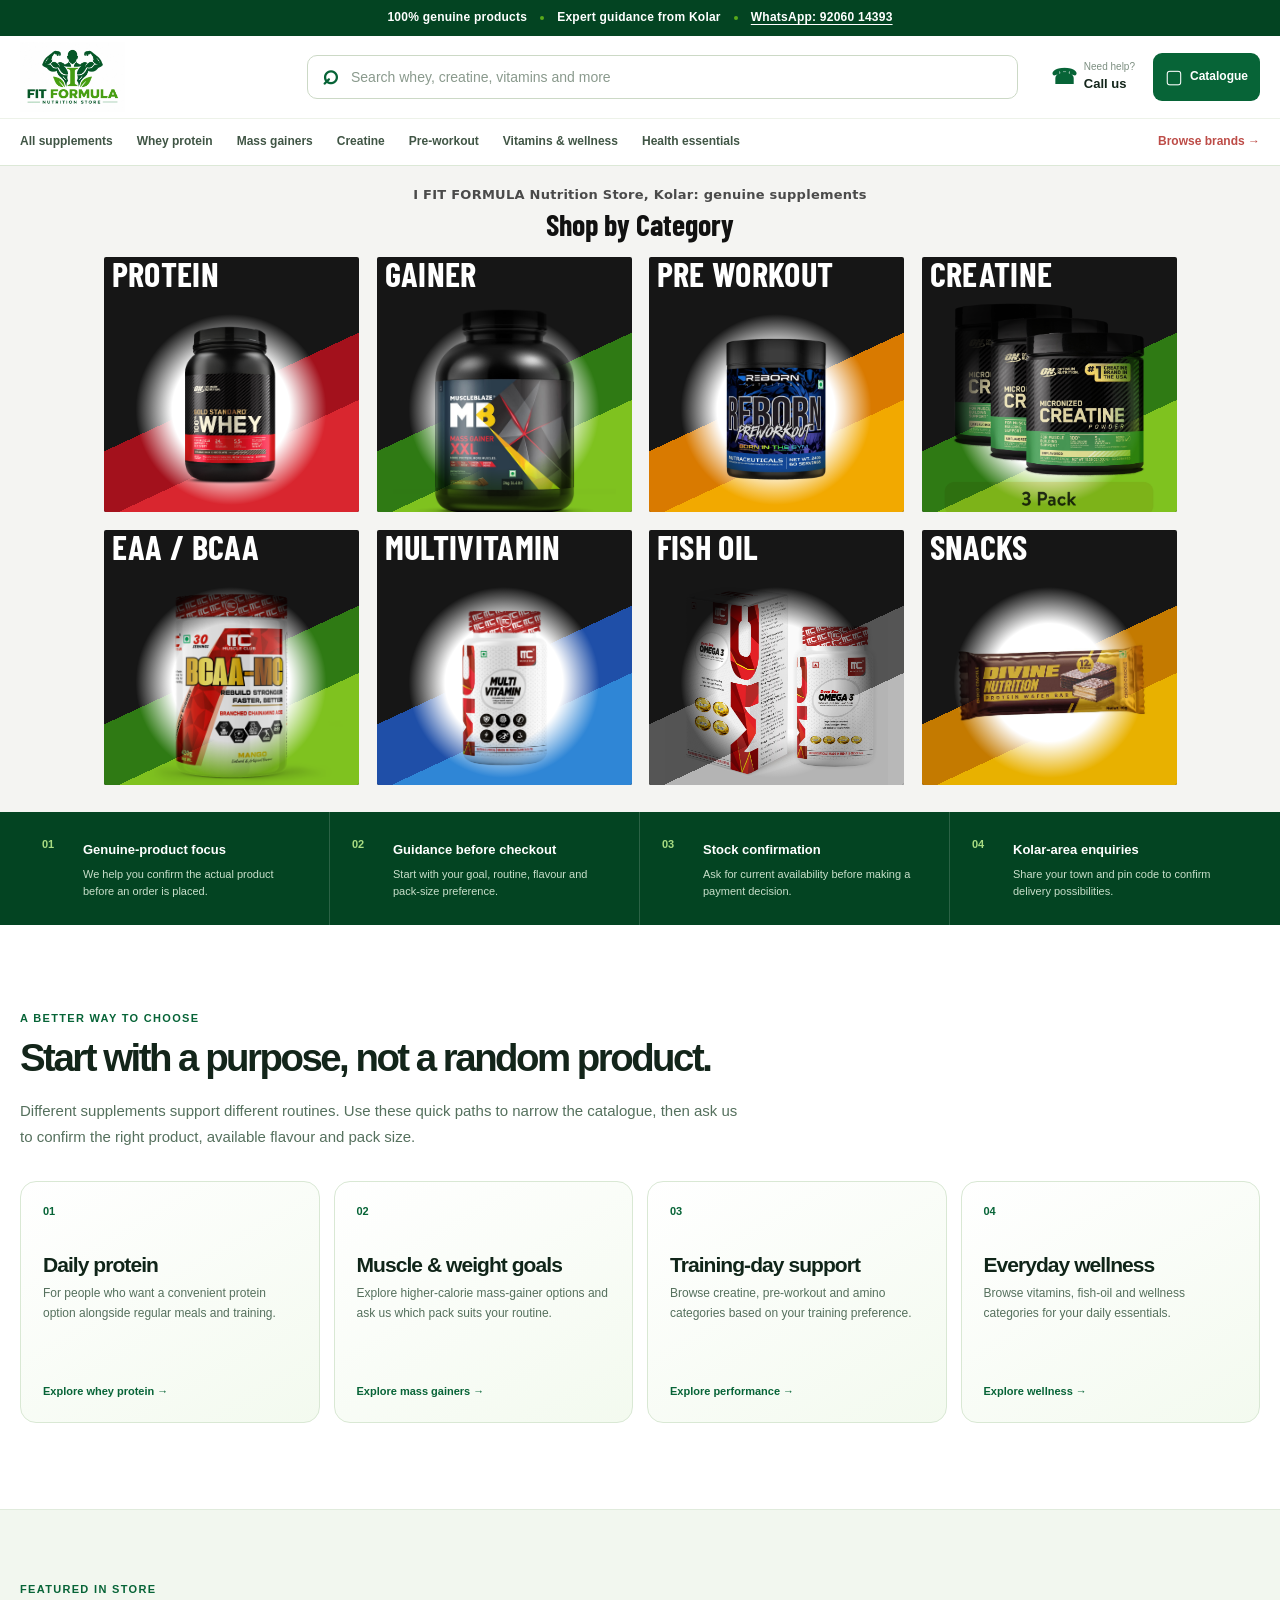
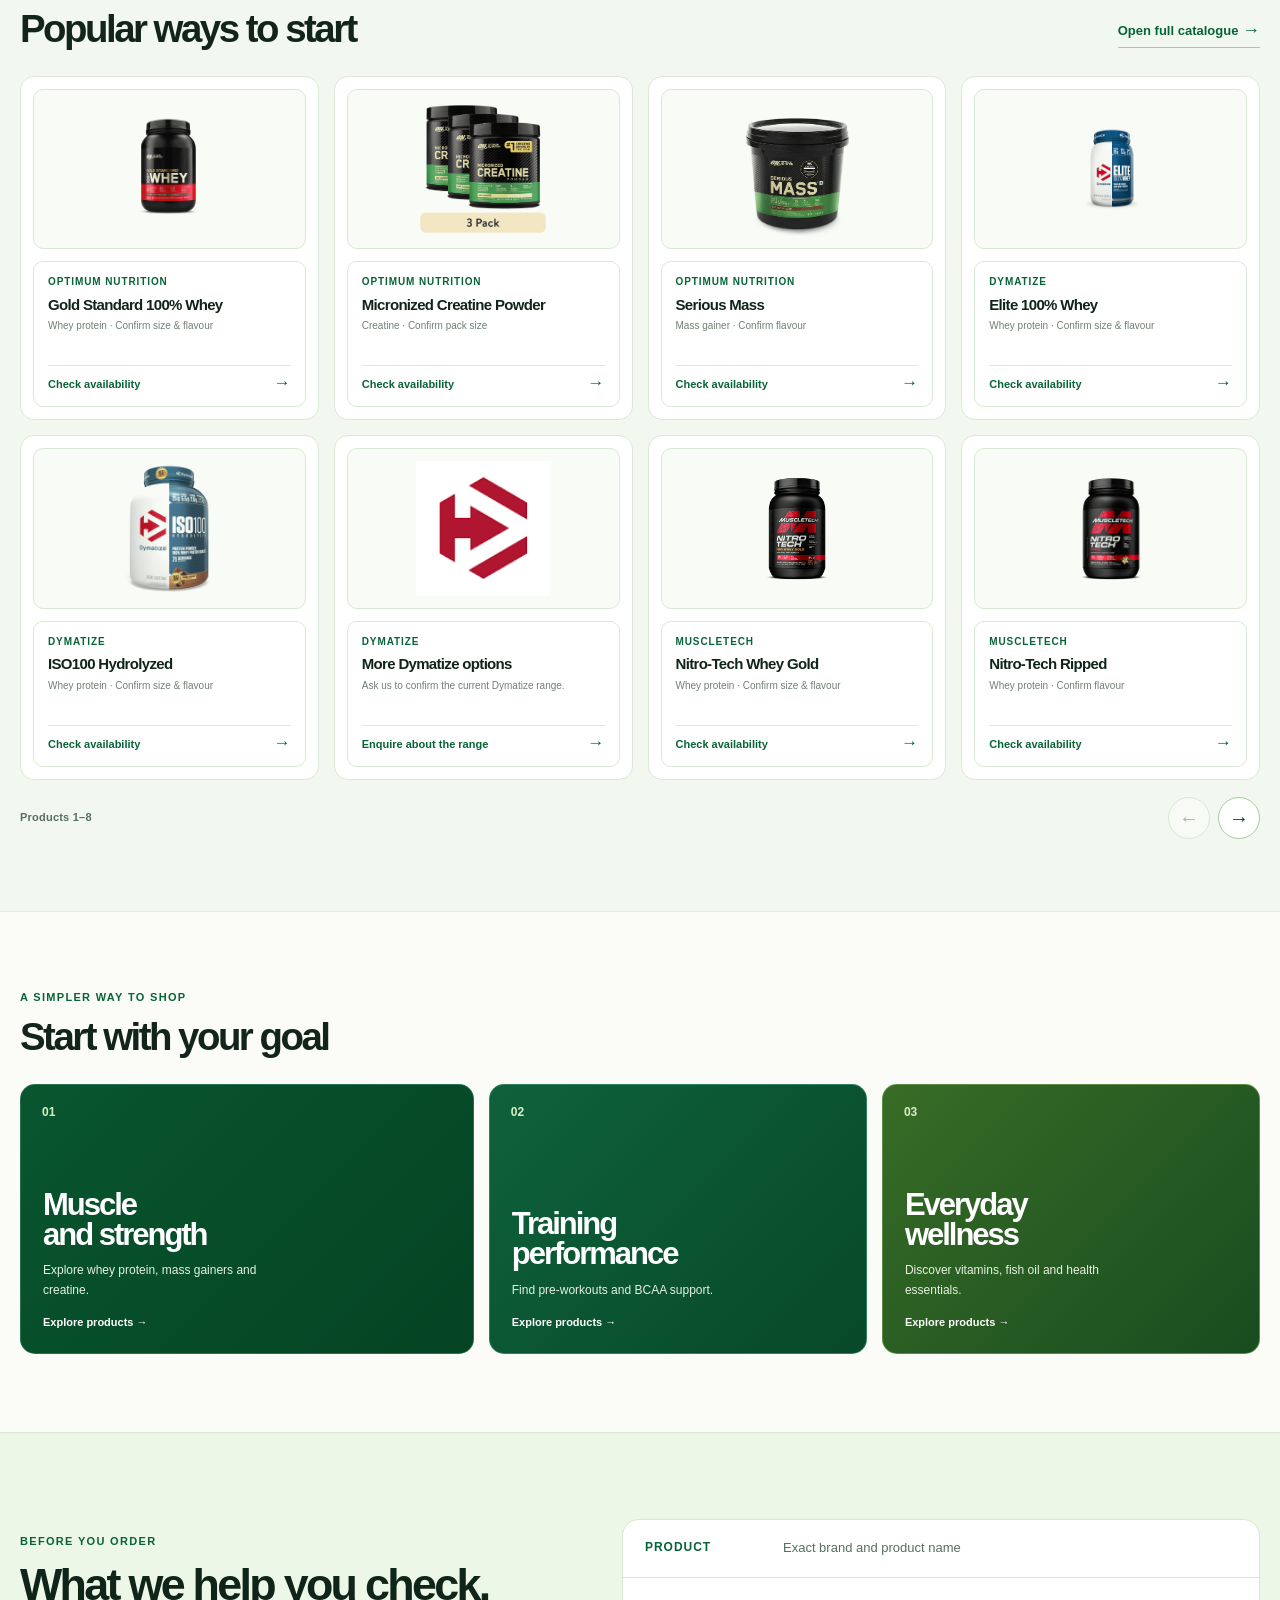
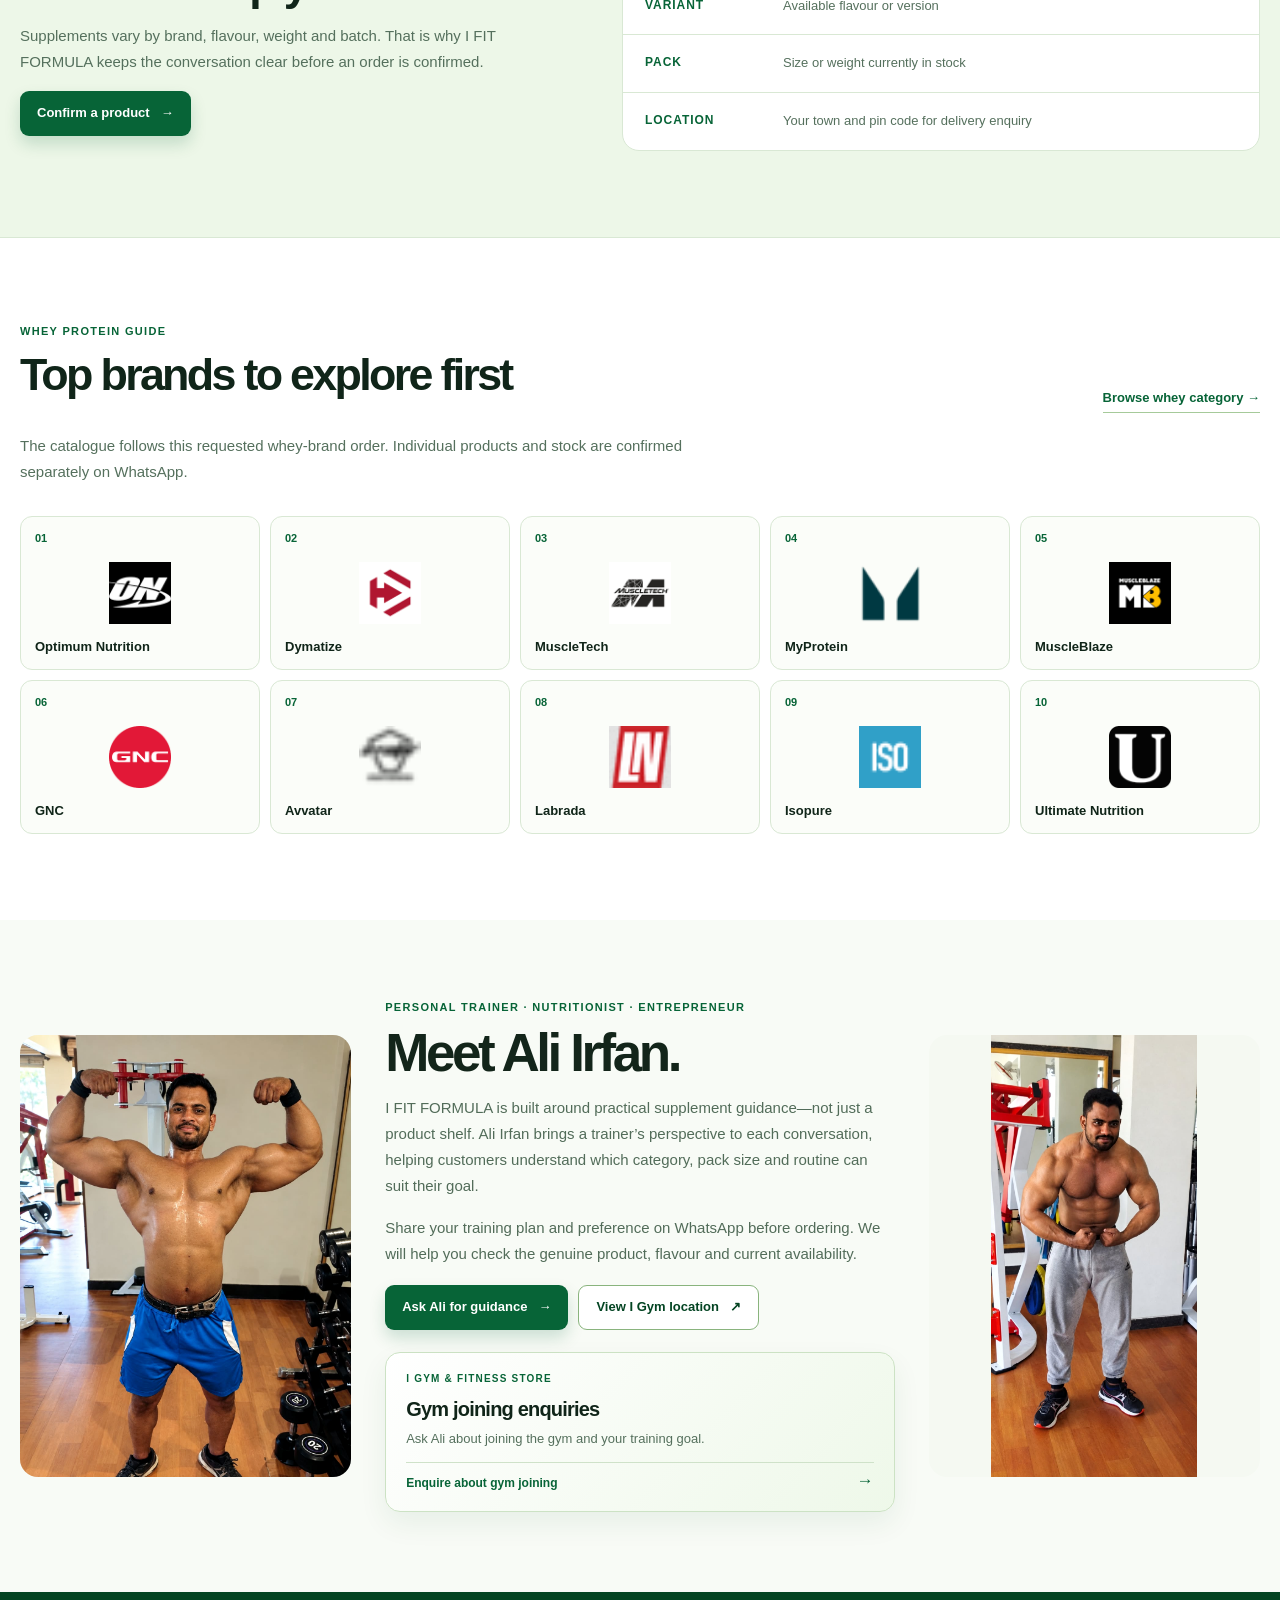
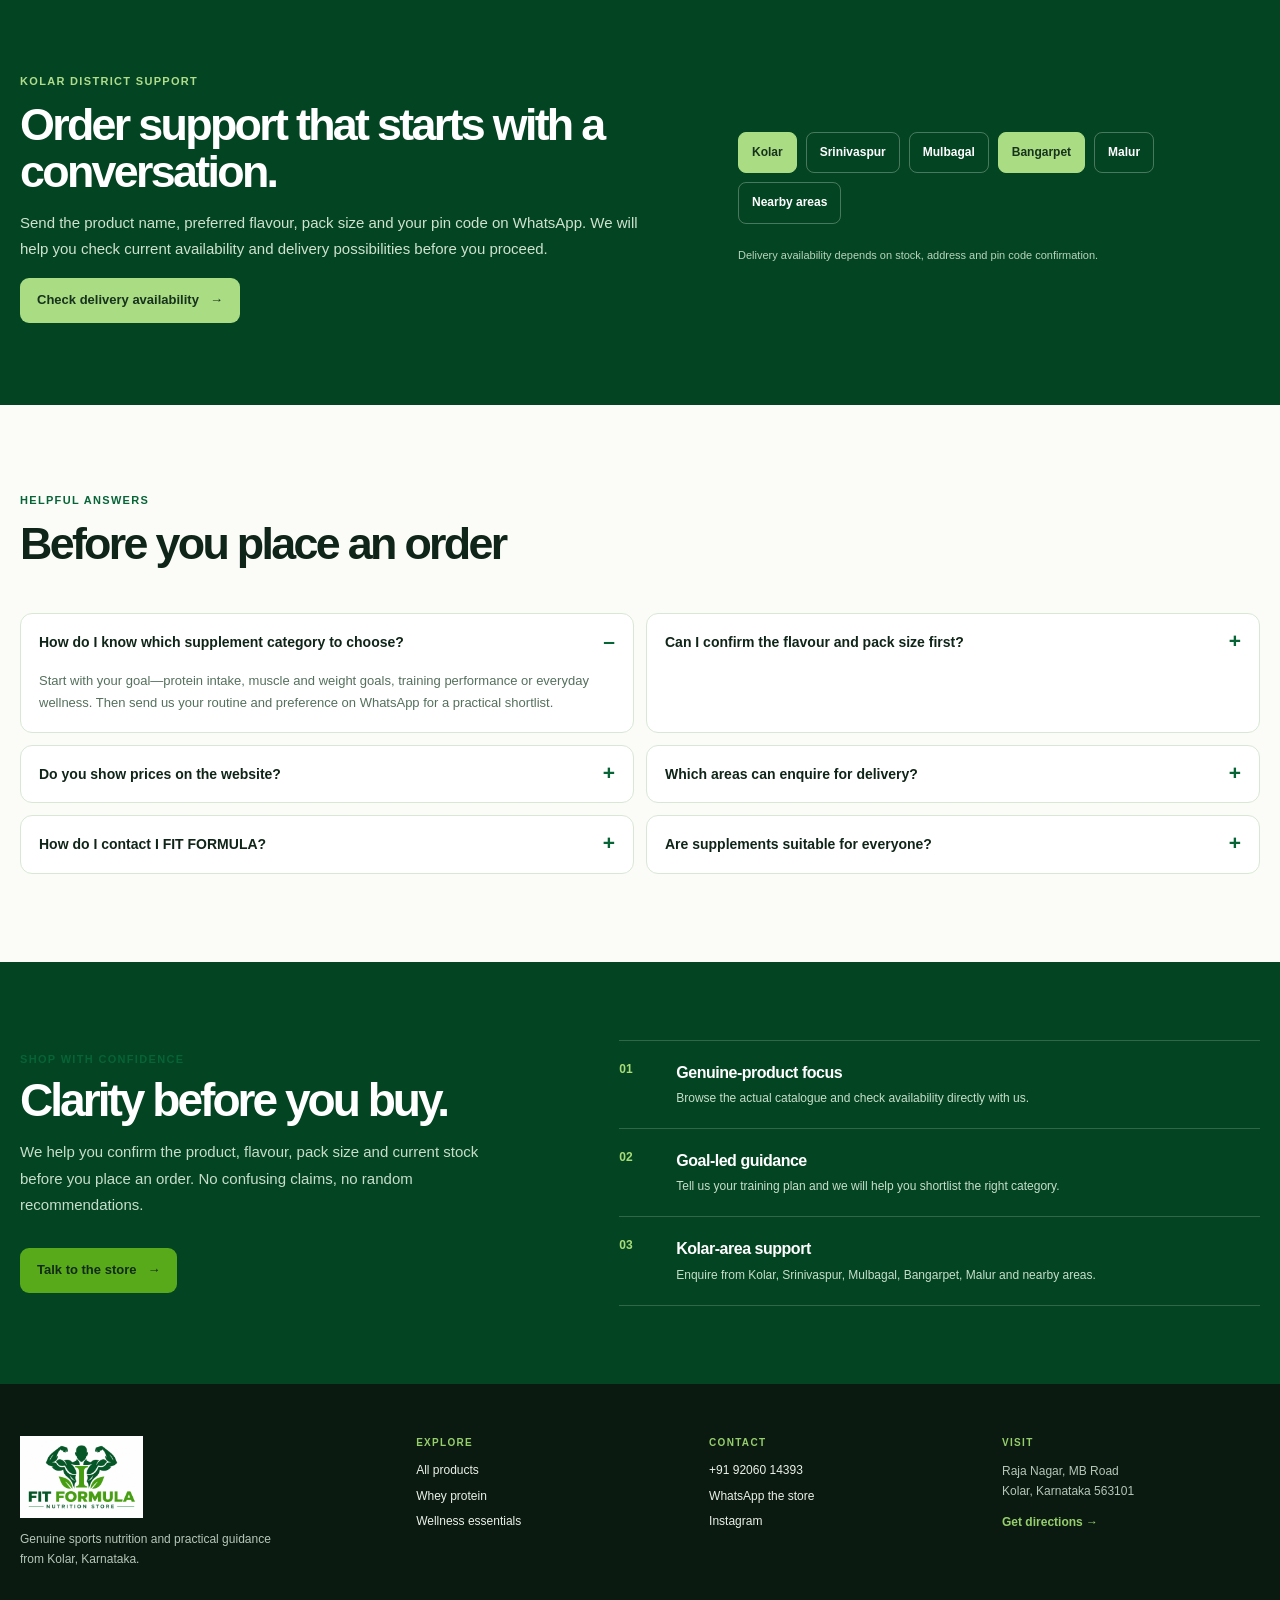
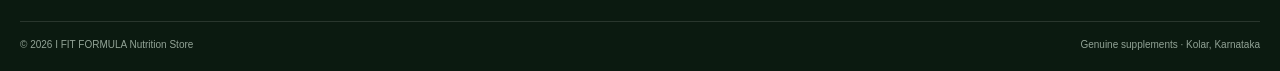
==== index.html @ df853046 "Update index.html" ====
<!doctype html>
<html lang="en-IN">
<head>
  <meta charset="utf-8"/>
  <meta name="viewport" content="width=device-width, initial-scale=1"/>
  <title>I FIT FORMULA Nutrition Store | Genuine Supplements in Kolar</title>
  <meta name="description" content="Browse genuine whey protein, creatine, mass gainers, pre-workout, vitamins and wellness essentials at I FIT FORMULA Nutrition Store, Kolar. Call or WhatsApp 9206014393 for stock and delivery enquiries."/>
  <meta name="keywords" content="supplement store Kolar, whey protein Kolar, creatine Kolar, mass gainer Kolar, sports nutrition Kolar, supplements Srinivaspur, supplements Mulbagal, supplements Bangarpet, supplements Malur"/>
  <meta name="robots" content="index,follow,max-image-preview:large"/>
  <link rel="canonical" href="https://ifitformula.co.in/"/>
  <link rel="manifest" href="site.webmanifest"/>
  <meta name="theme-color" content="#034422"/>
  <meta property="og:type" content="website"/>
  <meta property="og:title" content="I FIT FORMULA Nutrition Store | Kolar"/>
  <meta property="og:description" content="Genuine sports nutrition and wellness essentials in Kolar. Check product availability on WhatsApp."/>
  <meta property="og:url" content="https://ifitformula.co.in/"/>
  <meta property="og:image" content="https://ifitformula.co.in/ifitlogo.jpeg"/>
  <script type="application/ld+json">
  {"@context":"https://schema.org","@type":["Store","LocalBusiness"],"name":"I FIT FORMULA Nutrition Store","url":"https://ifitformula.co.in/","telephone":"+919206014393","image":"https://ifitformula.co.in/ifitlogo.jpeg","priceRange":"₹₹","address":{"@type":"PostalAddress","streetAddress":"R K Hospital Kolar, 44QJ+J4M, MB Rd, Raja Nagar","addressLocality":"Kolar","addressRegion":"Karnataka","postalCode":"563101","addressCountry":"IN"},"areaServed":["Kolar","Srinivaspur","Mulbagal","Bangarpet","Malur"],"hasOfferCatalog":{"@type":"OfferCatalog","name":"Sports nutrition and wellness essentials","itemListElement":[{"@type":"OfferCatalog","name":"Whey Protein"},{"@type":"OfferCatalog","name":"Creatine"},{"@type":"OfferCatalog","name":"Mass Gainers"},{"@type":"OfferCatalog","name":"Vitamins and Wellness"}]}}
  </script>
  <link rel="preconnect" href="https://fonts.googleapis.com"/>
  <link rel="preconnect" href="https://fonts.gstatic.com" crossorigin/>
  <link href="https://fonts.googleapis.com/css2?family=Barlow+Condensed:wght@700&display=swap" rel="stylesheet"/>
  <link rel="stylesheet" href="retail-preview.css"/>
  <link rel="stylesheet" href="retail-logo.css"/>
  <link rel="stylesheet" href="retail-final.css"/>
  <link rel="stylesheet" href="retail-rich.css"/>
  <link rel="stylesheet" href="hero-upgrade.css"/>
  <link rel="stylesheet" href="hero-repair.css"/>
  <style>
    /* Mobile uses separate four-card pages: two columns by two rows. */
    .mobile-product-carousel{display:none;}
    @media(max-width:640px){
      .desktop-product-carousel{display:none;}
      .mobile-product-carousel{display:block;}
      .mobile-product-carousel .carousel-page.product-grid{grid-template-columns:repeat(2,minmax(0,1fr))!important;grid-template-rows:repeat(2,minmax(0,1fr));gap:10px;}
    }

    /* Shop by Category grid */
    .cat-grid-section{padding:20px 0 28px;background:#f4f4f2}
    .cat-grid-section .cat-h1{margin:0 0 4px;padding:0 14px;text-align:center;font:600 13px/1.4 system-ui,sans-serif;letter-spacing:.02em;text-transform:none;color:#4a4a4a}
    .cat-grid-section .cat-title{margin:0 0 16px;text-align:center;font:700 30px/1.1 'Barlow Condensed','Arial Narrow',Arial,sans-serif;letter-spacing:0;text-transform:none;color:#111}
    .cat-grid{display:grid;grid-template-columns:repeat(2,minmax(0,1fr));gap:14px;max-width:1100px;margin:0 auto;padding:0 14px}
    .cat-card{position:relative;display:block;aspect-ratio:1/1;overflow:hidden;background:#161616;color:#fff;text-decoration:none;border-radius:2px;container-type:inline-size}
    .cat-card::before{content:"";position:absolute;inset:0;background:linear-gradient(155deg,transparent 0 52%,var(--c1) 52% 70%,var(--c2) 70% 100%)}
    .cat-card .cat-name{position:relative;z-index:2;margin:0;padding:8cqw 3cqw 0;text-align:center;color:#fff;font:700 13.5cqw/1 'Barlow Condensed','Arial Narrow',Arial,sans-serif;white-space:nowrap;text-transform:uppercase;letter-spacing:.01em}
    /* No box: a soft spotlight sits behind the product and the photo is multiplied onto it, so the white photo background disappears */
    .cat-card .cat-img{position:absolute;left:11%;bottom:1%;width:78%;aspect-ratio:1/1;display:flex;align-items:center;justify-content:center;background:radial-gradient(circle,#fff 0,#fff 42%,rgba(255,255,255,0) 68%)}
    .cat-card .cat-img img{width:100%;height:100%;object-fit:contain;display:block;mix-blend-mode:multiply;transform:scale(1.12)}
    .cat-card:focus-visible{outline:3px solid #8ee26b;outline-offset:2px}
    .c-red{--c1:#a3111c;--c2:#d9262f}
    .c-green{--c1:#2f7a14;--c2:#7fc21f}
    .c-orange{--c1:#d97a00;--c2:#f2a900}
    .c-blue{--c1:#1f4fa8;--c2:#2f86d6}
    .c-grey{--c1:#555;--c2:#b8b8b8}
    .c-amber{--c1:#c47a00;--c2:#e8b100}
    @media(min-width:768px){.cat-grid{grid-template-columns:repeat(4,minmax(0,1fr));gap:18px}}
  </style>
</head>
<body>
  <div class="utility-bar"><div class="shell utility-inner"><span>100% genuine products</span><span class="utility-dot"></span><span>Expert guidance from Kolar</span><span class="utility-dot"></span><a href="https://wa.me/919206014393" target="_blank" rel="noopener noreferrer">WhatsApp: 92060 14393</a></div></div>

  <header class="site-header">
    <div class="shell top-header">
      <a class="brand-lockup" href="#top" aria-label="I FIT FORMULA home"><img class="full-logo" src="ifitlogo.jpeg?v=20260907" alt="I FIT FORMULA Nutrition Store"/></a>
      <label class="site-search" for="homeSearch"><span aria-hidden="true">⌕</span><input id="homeSearch" type="search" placeholder="Search whey, creatine, vitamins and more" onkeydown="if(event.key==='Enter') location.href='products.html'"/></label>
      <div class="header-actions"><a class="help-link" href="tel:+919206014393"><span aria-hidden="true">☎</span><span><small>Need help?</small>Call us</span></a><a class="cart-link" href="products.html"><span aria-hidden="true">▢</span><b>Catalogue</b></a></div>
    </div>
    <nav class="category-nav" aria-label="Shop categories"><div class="shell category-nav-inner">
      <a href="products.html">All supplements</a><a href="products.html#/category/whey">Whey protein</a><a href="products.html#/category/mass">Mass gainers</a><a href="products.html#/category/creatine">Creatine</a><a href="products.html#/category/preworkout">Pre-workout</a><a href="products.html#/category/vitamins">Vitamins &amp; wellness</a><a href="products.html#/category/health">Health essentials</a><a class="nav-offer" href="products.html">Browse brands →</a>
    </div></nav>
  </header>

  <main id="top">
    <section class="cat-grid-section" aria-labelledby="cat-heading">
      <h1 class="cat-h1">I FIT FORMULA Nutrition Store, Kolar: genuine supplements</h1>
      <h2 class="cat-title" id="cat-heading">Shop by Category</h2>
      <div class="cat-grid">
        <a class="cat-card c-red" href="products.html#/category/whey"><span class="cat-name">Protein</span><span class="cat-img"><img src="assets/products/catalogue/optimum-nutrition-gold-standard-double-rich-chocolate-2lb.png" alt="Optimum Nutrition Gold Standard whey protein" loading="lazy" decoding="async"/></span></a>
        <a class="cat-card c-green" href="products.html#/category/mass"><span class="cat-name">Gainer</span><span class="cat-img"><img src="assets/products/catalogue/muscleblaze-mass-gainer-xxl.jpg" alt="MuscleBlaze mass gainer" loading="lazy" decoding="async"/></span></a>
        <a class="cat-card c-orange" href="products.html#/category/preworkout"><span class="cat-name">Pre Workout</span><span class="cat-img"><img src="assets/products/reborn-preworkout.jpg" alt="Pre-workout supplement" loading="lazy" decoding="async"/></span></a>
        <a class="cat-card c-green" href="products.html#/category/creatine"><span class="cat-name">Creatine</span><span class="cat-img"><img src="assets/products/catalogue/optimum-nutrition-micronized-creatine-powder.jpeg" alt="Optimum Nutrition creatine" loading="lazy" decoding="async"/></span></a>
        <a class="cat-card c-green" href="products.html#/category/bcaa"><span class="cat-name">EAA / BCAA</span><span class="cat-img"><img src="assets/products/muscle-club-bcaa.jpg" alt="Muscle Club BCAA" loading="lazy" decoding="async"/></span></a>
        <a class="cat-card c-blue" href="products.html#/category/vitamins"><span class="cat-name">Multivitamin</span><span class="cat-img"><img src="assets/products/muscle-club-multivitamin.jpg" alt="Muscle Club multivitamin" loading="lazy" decoding="async"/></span></a>
        <a class="cat-card c-grey" href="products.html#/category/health"><span class="cat-name">Fish Oil</span><span class="cat-img"><img src="assets/products/catalogue/muscle-club-mc-omega-3.jpg" alt="Omega-3 fish oil" loading="lazy" decoding="async"/></span></a>
        <a class="cat-card c-amber" href="products.html#/category/bars"><span class="cat-name">Snacks</span><span class="cat-img"><img src="assets/products/catalogue/divine-nutrition-protein-wafer-bar.jpg" alt="Divine Nutrition protein wafer bar" loading="lazy" decoding="async"/></span></a>
      </div>
    </section>

    <section class="proof-strip" aria-label="I FIT FORMULA service promise"><div class="shell proof-grid"><article><span>01</span><div><strong>Genuine-product focus</strong><p>We help you confirm the actual product before an order is placed.</p></div></article><article><span>02</span><div><strong>Guidance before checkout</strong><p>Start with your goal, routine, flavour and pack-size preference.</p></div></article><article><span>03</span><div><strong>Stock confirmation</strong><p>Ask for current availability before making a payment decision.</p></div></article><article><span>04</span><div><strong>Kolar-area enquiries</strong><p>Share your town and pin code to confirm delivery possibilities.</p></div></article></div></section>

    <section class="choice-section"><div class="shell"><div class="section-heading-row"><div><p class="overline">A better way to choose</p><h2>Start with a purpose, not a random product.</h2></div></div><p class="section-intro">Different supplements support different routines. Use these quick paths to narrow the catalogue, then ask us to confirm the right product, available flavour and pack size.</p><div class="choice-grid"><article><span class="choice-number">01</span><h3>Daily protein</h3><p>For people who want a convenient protein option alongside regular meals and training.</p><a href="products.html#/category/whey">Explore whey protein →</a></article><article><span class="choice-number">02</span><h3>Muscle &amp; weight goals</h3><p>Explore higher-calorie mass-gainer options and ask us which pack suits your routine.</p><a href="products.html#/category/mass">Explore mass gainers →</a></article><article><span class="choice-number">03</span><h3>Training-day support</h3><p>Browse creatine, pre-workout and amino categories based on your training preference.</p><a href="products.html#/category/preworkout">Explore performance →</a></article><article><span class="choice-number">04</span><h3>Everyday wellness</h3><p>Browse vitamins, fish-oil and wellness categories for your daily essentials.</p><a href="products.html#/category/vitamins">Explore wellness →</a></article></div></div></section>

    <section class="product-band"><div class="shell"><div class="section-heading-row"><div><p class="overline">Featured in store</p><h2>Popular ways to start</h2></div><a href="products.html" class="text-link">Open full catalogue <span>→</span></a></div>
      <div class="carousel carousel--products desktop-product-carousel" data-carousel>
        <div class="carousel-viewport"><div class="carousel-track" id="product-carousel" data-carousel-track tabindex="0" aria-label="Featured products by brand carousel"><div class="carousel-page product-grid" data-slide-label="Products 1–8">
          <article class="product-card" data-brand="Optimum Nutrition"><a class="product-image" href="products.html#/category/whey"><img src="assets/products/catalogue/optimum-nutrition-gold-standard-double-rich-chocolate-2lb.png" alt="Optimum Nutrition Gold Standard 100% Whey" loading="lazy" decoding="async"/></a><div class="product-details"><p>Optimum Nutrition</p><h3>Gold Standard 100% Whey</h3><span>Whey protein · Confirm size &amp; flavour</span><a href="https://wa.me/919206014393?text=Hi%2C%20I%20want%20to%20check%20Optimum%20Nutrition%20Gold%20Standard%20100%25%20Whey." target="_blank" rel="noopener noreferrer">Check availability <b>→</b></a></div></article>
          <article class="product-card" data-brand="Optimum Nutrition"><a class="product-image" href="products.html#/category/creatine"><img src="assets/products/catalogue/optimum-nutrition-micronized-creatine-powder.jpeg" alt="Optimum Nutrition Micronized Creatine Powder" loading="lazy" decoding="async"/></a><div class="product-details"><p>Optimum Nutrition</p><h3>Micronized Creatine Powder</h3><span>Creatine · Confirm pack size</span><a href="https://wa.me/919206014393?text=Hi%2C%20I%20want%20to%20check%20Optimum%20Nutrition%20Micronized%20Creatine%20Powder." target="_blank" rel="noopener noreferrer">Check availability <b>→</b></a></div></article>
          <article class="product-card" data-brand="Optimum Nutrition"><a class="product-image" href="products.html#/category/mass"><img src="assets/products/catalogue/optimum-nutrition-serious-mass-chocolate-5kg.webp" alt="Optimum Nutrition Serious Mass" loading="lazy" decoding="async"/></a><div class="product-details"><p>Optimum Nutrition</p><h3>Serious Mass</h3><span>Mass gainer · Confirm flavour</span><a href="https://wa.me/919206014393?text=Hi%2C%20I%20want%20to%20check%20Optimum%20Nutrition%20Serious%20Mass." target="_blank" rel="noopener noreferrer">Check availability <b>→</b></a></div></article>
          <article class="product-card" data-brand="Dymatize"><a class="product-image" href="products.html#/category/whey"><img src="assets/products/catalogue/dymatize-elite-100-whey.png" alt="Dymatize Elite 100% Whey" loading="lazy" decoding="async"/></a><div class="product-details"><p>Dymatize</p><h3>Elite 100% Whey</h3><span>Whey protein · Confirm size &amp; flavour</span><a href="https://wa.me/919206014393?text=Hi%2C%20I%20want%20to%20check%20Dymatize%20Elite%20100%25%20Whey." target="_blank" rel="noopener noreferrer">Check availability <b>→</b></a></div></article>
          <article class="product-card" data-brand="Dymatize"><a class="product-image" href="products.html#/category/whey"><img src="assets/products/catalogue/dymatize-iso100-gourmet-chocolate-5lb.jpg" alt="Dymatize ISO100 Hydrolyzed" loading="lazy" decoding="async"/></a><div class="product-details"><p>Dymatize</p><h3>ISO100 Hydrolyzed</h3><span>Whey protein · Confirm size &amp; flavour</span><a href="https://wa.me/919206014393?text=Hi%2C%20I%20want%20to%20check%20Dymatize%20ISO100%20Hydrolyzed." target="_blank" rel="noopener noreferrer">Check availability <b>→</b></a></div></article>
          <article class="product-card product-card--brand-enquiry" data-brand="Dymatize"><div class="product-image"><img src="assets/brands/dymatize.png" alt="Dymatize logo" loading="lazy" decoding="async"/></div><div class="product-details"><p>Dymatize</p><h3>More Dymatize options</h3><span>Ask us to confirm the current Dymatize range.</span><a href="https://wa.me/919206014393?text=Hi%2C%20I%20would%20like%20to%20check%20the%20available%20Dymatize%20range." target="_blank" rel="noopener noreferrer">Enquire about the range <b>→</b></a></div></article>
          <article class="product-card" data-brand="MuscleTech"><a class="product-image" href="products.html#/category/whey"><img src="assets/products/catalogue/muscletech-nitro-tech-whey-gold.png" alt="MuscleTech Nitro-Tech Whey Gold" loading="lazy" decoding="async"/></a><div class="product-details"><p>MuscleTech</p><h3>Nitro-Tech Whey Gold</h3><span>Whey protein · Confirm size &amp; flavour</span><a href="https://wa.me/919206014393?text=Hi%2C%20I%20want%20to%20check%20MuscleTech%20Nitro-Tech%20Whey%20Gold." target="_blank" rel="noopener noreferrer">Check availability <b>→</b></a></div></article>
          <article class="product-card" data-brand="MuscleTech"><a class="product-image" href="products.html#/category/whey"><img src="assets/products/catalogue/muscletech-nitro-tech-ripped-french-vanilla-2lb.png" alt="MuscleTech Nitro-Tech Ripped" loading="lazy" decoding="async"/></a><div class="product-details"><p>MuscleTech</p><h3>Nitro-Tech Ripped</h3><span>Whey protein · Confirm flavour</span><a href="https://wa.me/919206014393?text=Hi%2C%20I%20want%20to%20check%20MuscleTech%20Nitro-Tech%20Ripped." target="_blank" rel="noopener noreferrer">Check availability <b>→</b></a></div></article>
        </div><div class="carousel-page product-grid" data-slide-label="Products 9–15">
          <article class="product-card" data-brand="MuscleTech"><a class="product-image" href="products.html#/category/creatine"><img src="assets/products/catalogue/48-muscletech-platinum-creatine-250g.jpg" alt="MuscleTech Platinum 100% Creatine" loading="lazy" decoding="async"/></a><div class="product-details"><p>MuscleTech</p><h3>Platinum 100% Creatine</h3><span>Creatine · Confirm pack size</span><a href="https://wa.me/919206014393?text=Hi%2C%20I%20want%20to%20check%20MuscleTech%20Platinum%20100%25%20Creatine." target="_blank" rel="noopener noreferrer">Check availability <b>→</b></a></div></article>
          <article class="product-card" data-brand="MyProtein"><a class="product-image" href="products.html#/category/whey"><img src="assets/products/catalogue/myprotein-impact-whey.webp" alt="MyProtein Impact Whey Protein" loading="lazy" decoding="async"/></a><div class="product-details"><p>MyProtein</p><h3>Impact Whey Protein</h3><span>Whey protein · Confirm size &amp; flavour</span><a href="https://wa.me/919206014393?text=Hi%2C%20I%20want%20to%20check%20MyProtein%20Impact%20Whey%20Protein." target="_blank" rel="noopener noreferrer">Check availability <b>→</b></a></div></article>
          <article class="product-card" data-brand="MyProtein"><a class="product-image" href="products.html#/category/health"><img src="assets/products/catalogue/49-myprotein-essential-omega-3-softgels.jpg" alt="MyProtein Essential Omega-3" loading="lazy" decoding="async"/></a><div class="product-details"><p>MyProtein</p><h3>Essential Omega-3</h3><span>Wellness support · Confirm pack</span><a href="https://wa.me/919206014393?text=Hi%2C%20I%20want%20to%20check%20MyProtein%20Essential%20Omega-3." target="_blank" rel="noopener noreferrer">Check availability <b>→</b></a></div></article>
          <article class="product-card product-card--brand-enquiry" data-brand="MyProtein"><div class="product-image"><img src="assets/brands/myprotein.png" alt="MyProtein logo" loading="lazy" decoding="async"/></div><div class="product-details"><p>MyProtein</p><h3>More MyProtein options</h3><span>Ask us to confirm the current MyProtein range.</span><a href="https://wa.me/919206014393?text=Hi%2C%20I%20would%20like%20to%20check%20the%20available%20MyProtein%20range." target="_blank" rel="noopener noreferrer">Enquire about the range <b>→</b></a></div></article>
          <article class="product-card" data-brand="MuscleBlaze"><a class="product-image" href="products.html#/category/whey"><img src="assets/products/catalogue/muscleblaze-biozyme-whey-pr.jpg" alt="MuscleBlaze Biozyme Whey PR" loading="lazy" decoding="async"/></a><div class="product-details"><p>MuscleBlaze</p><h3>Biozyme Whey PR</h3><span>Whey protein · Confirm size &amp; flavour</span><a href="https://wa.me/919206014393?text=Hi%2C%20I%20want%20to%20check%20MuscleBlaze%20Biozyme%20Whey%20PR." target="_blank" rel="noopener noreferrer">Check availability <b>→</b></a></div></article>
          <article class="product-card" data-brand="MuscleBlaze"><a class="product-image" href="products.html#/category/whey"><img src="assets/products/catalogue/muscleblaze-biozyme-iso-zero-low-carb.jpg" alt="MuscleBlaze Biozyme ISO Zero Low Carb" loading="lazy" decoding="async"/></a><div class="product-details"><p>MuscleBlaze</p><h3>Biozyme ISO Zero</h3><span>Whey protein · Confirm size &amp; flavour</span><a href="https://wa.me/919206014393?text=Hi%2C%20I%20want%20to%20check%20MuscleBlaze%20Biozyme%20ISO%20Zero." target="_blank" rel="noopener noreferrer">Check availability <b>→</b></a></div></article>
          <article class="product-card" data-brand="MuscleBlaze"><a class="product-image" href="products.html#/category/creatine"><img src="assets/products/catalogue/muscleblaze-mb-creamp-micronised-creatine-monohydrate.jpg" alt="MuscleBlaze MB CreAMP Micronised Creatine Monohydrate" loading="lazy" decoding="async"/></a><div class="product-details"><p>MuscleBlaze</p><h3>MB CreAMP Creatine</h3><span>Creatine · Confirm pack size</span><a href="https://wa.me/919206014393?text=Hi%2C%20I%20want%20to%20check%20MuscleBlaze%20MB%20CreAMP%20Creatine." target="_blank" rel="noopener noreferrer">Check availability <b>→</b></a></div></article>
          <article class="product-card product-card--catalogue-cta"><div class="product-image"><img src="ifitlogo.jpeg" alt="I FIT FORMULA Nutrition Store logo" loading="lazy" decoding="async"/></div><div class="product-details"><p>I FIT FORMULA</p><h3>Explore the full catalogue</h3><span>See the wider supplement range and confirm availability.</span><a href="products.html">Open full catalogue <b>→</b></a></div></article>
        </div></div></div>
        <div class="carousel-footer"><p class="carousel-status" data-carousel-status aria-live="off"></p><div class="carousel-controls"><button class="carousel-button" type="button" data-carousel-prev aria-controls="product-carousel" aria-label="Show previous products">←</button><button class="carousel-button" type="button" data-carousel-next aria-controls="product-carousel" aria-label="Show next products">→</button></div></div>
      </div>
      <div class="carousel carousel--products mobile-product-carousel" data-carousel>
        <div class="carousel-viewport"><div class="carousel-track" id="product-carousel-mobile" data-carousel-track tabindex="0" aria-label="Featured products carousel, four products per slide"></div></div>
        <div class="carousel-footer"><p class="carousel-status" data-carousel-status aria-live="off"></p><div class="carousel-controls"><button class="carousel-button" type="button" data-carousel-prev aria-controls="product-carousel-mobile" aria-label="Show previous products">←</button><button class="carousel-button" type="button" data-carousel-next aria-controls="product-carousel-mobile" aria-label="Show next products">→</button></div></div>
      </div>
    </div></section>

    <section class="shell goal-section"><div class="section-heading-row"><div><p class="overline">A simpler way to shop</p><h2>Start with your goal</h2></div></div><div class="goal-grid"><a class="goal-panel goal-strength" href="products.html#/category/whey"><span>01</span><h3>Muscle<br/>and strength</h3><p>Explore whey protein, mass gainers and creatine.</p><b>Explore products →</b></a><a class="goal-panel goal-performance" href="products.html#/category/preworkout"><span>02</span><h3>Training<br/>performance</h3><p>Find pre-workouts and BCAA support.</p><b>Explore products →</b></a><a class="goal-panel goal-wellness" href="products.html#/category/vitamins"><span>03</span><h3>Everyday<br/>wellness</h3><p>Discover vitamins, fish oil and health essentials.</p><b>Explore products →</b></a></div></section>

    <section class="verification-section"><div class="shell verification-grid"><div><p class="overline">Before you order</p><h2>What we help you check.</h2><p>Supplements vary by brand, flavour, weight and batch. That is why I FIT FORMULA keeps the conversation clear before an order is confirmed.</p><a class="button button-primary" href="https://wa.me/919206014393?text=Hi%2C%20I%20would%20like%20to%20confirm%20a%20product%20before%20ordering." target="_blank" rel="noopener noreferrer">Confirm a product <span>→</span></a></div><ol class="checklist"><li><b>Product</b><span>Exact brand and product name</span></li><li><b>Variant</b><span>Available flavour or version</span></li><li><b>Pack</b><span>Size or weight currently in stock</span></li><li><b>Location</b><span>Your town and pin code for delivery enquiry</span></li></ol></div></section>

    <section class="brands-section"><div class="shell"><div class="section-heading-row"><div><p class="overline">Whey protein guide</p><h2>Top brands to explore first</h2></div><a class="text-link" href="products.html#/category/whey">Browse whey category &rarr;</a></div><p class="section-intro">The catalogue follows this requested whey-brand order. Individual products and stock are confirmed separately on WhatsApp.</p><div class="brand-order-grid"><a href="products.html#/category/whey"><b>01</b><span class="brand-order-logo"><img src="assets/brands/optimum-nutrition.png" alt="Optimum Nutrition logo" loading="lazy" decoding="async"/></span><strong>Optimum Nutrition</strong></a><a href="products.html#/category/whey"><b>02</b><span class="brand-order-logo"><img src="assets/brands/dymatize.png" alt="Dymatize logo" loading="lazy" decoding="async"/></span><strong>Dymatize</strong></a><a href="products.html#/category/whey"><b>03</b><span class="brand-order-logo"><img src="assets/brands/muscletech.png" alt="MuscleTech logo" loading="lazy" decoding="async"/></span><strong>MuscleTech</strong></a><a href="products.html#/category/whey"><b>04</b><span class="brand-order-logo"><img src="assets/brands/myprotein.png" alt="MyProtein logo" loading="lazy" decoding="async"/></span><strong>MyProtein</strong></a><a href="products.html#/category/whey"><b>05</b><span class="brand-order-logo"><img src="assets/brands/muscleblaze.png" alt="MuscleBlaze logo" loading="lazy" decoding="async"/></span><strong>MuscleBlaze</strong></a><a href="products.html#/category/whey"><b>06</b><span class="brand-order-logo"><img src="assets/brands/gnc.png" alt="GNC logo" loading="lazy" decoding="async"/></span><strong>GNC</strong></a><a href="products.html#/category/whey"><b>07</b><span class="brand-order-logo"><img src="assets/brands/avvatar.png" alt="Avvatar logo" loading="lazy" decoding="async"/></span><strong>Avvatar</strong></a><a href="products.html#/category/whey"><b>08</b><span class="brand-order-logo"><img src="assets/brands/labrada.png" alt="Labrada logo" loading="lazy" decoding="async"/></span><strong>Labrada</strong></a><a href="products.html#/category/whey"><b>09</b><span class="brand-order-logo"><img src="assets/brands/isopure.png" alt="Isopure logo" loading="lazy" decoding="async"/></span><strong>Isopure</strong></a><a href="products.html#/category/whey"><b>10</b><span class="brand-order-logo"><img src="assets/brands/ultimate-nutrition.png" alt="Ultimate Nutrition logo" loading="lazy" decoding="async"/></span><strong>Ultimate Nutrition</strong></a></div></div></section>

    <section class="founder-section"><div class="shell founder-grid founder-grid--bodybuilding"><div class="founder-photo founder-photo--bodybuilding"><img src="assets/ali-irfan-bodybuilding-left.jpeg" alt="Ali Irfan bodybuilding at I Gym and Fitness Store"/></div><div class="founder-copy"><p class="overline">Personal Trainer · Nutritionist · Entrepreneur</p><h2>Meet Ali Irfan.</h2><p>I FIT FORMULA is built around practical supplement guidance—not just a product shelf. Ali Irfan brings a trainer’s perspective to each conversation, helping customers understand which category, pack size and routine can suit their goal.</p><p>Share your training plan and preference on WhatsApp before ordering. We will help you check the genuine product, flavour and current availability.</p><div class="founder-actions"><a class="button button-primary" href="https://wa.me/919206014393?text=Hi%2C%20I%20would%20like%20supplement%20guidance." target="_blank" rel="noopener noreferrer">Ask Ali for guidance <span>→</span></a><a class="button button-map" href="https://maps.app.goo.gl/ANGZfUQfvVCJE25H7?g_st=ac" target="_blank" rel="noopener noreferrer">View I Gym location <span>↗</span></a></div><aside class="gym-enquiry-card"><p class="overline">I Gym &amp; Fitness Store</p><h3>Gym joining enquiries</h3><p>Ask Ali about joining the gym and your training goal.</p><a href="https://wa.me/919206014393?text=Hi%2C%20I%20would%20like%20to%20enquire%20about%20joining%20I%20Gym%20%26%20Fitness%20Store." target="_blank" rel="noopener noreferrer">Enquire about gym joining <b>→</b></a></aside></div><div class="founder-photo founder-photo--bodybuilding"><img src="assets/ali-irfan-bodybuilding-right.jpeg" alt="Ali Irfan bodybuilding pose at I Gym and Fitness Store"/></div></div></section>

    <section class="delivery-section"><div class="shell delivery-grid"><div><p class="overline">Kolar district support</p><h2>Order support that starts with a conversation.</h2><p>Send the product name, preferred flavour, pack size and your pin code on WhatsApp. We will help you check current availability and delivery possibilities before you proceed.</p><a class="button button-light" href="https://wa.me/919206014393?text=Hi%2C%20I%20would%20like%20to%20check%20delivery%20for%20my%20location." target="_blank" rel="noopener noreferrer">Check delivery availability <span>→</span></a></div><div class="delivery-towns"><span>Kolar</span><span>Srinivaspur</span><span>Mulbagal</span><span>Bangarpet</span><span>Malur</span><span>Nearby areas</span><p>Delivery availability depends on stock, address and pin code confirmation.</p></div></div></section>

    <section class="faq-section shell"><div class="section-heading-row"><div><p class="overline">Helpful answers</p><h2>Before you place an order</h2></div></div><div class="faq-grid"><details open><summary>How do I know which supplement category to choose?</summary><p>Start with your goal—protein intake, muscle and weight goals, training performance or everyday wellness. Then send us your routine and preference on WhatsApp for a practical shortlist.</p></details><details><summary>Can I confirm the flavour and pack size first?</summary><p>Yes. Please share the product name, preferred flavour and size. We will confirm what is currently available before you decide.</p></details><details><summary>Do you show prices on the website?</summary><p>Stock and variants can change, so the store confirms the current product details directly before an order is placed.</p></details><details><summary>Which areas can enquire for delivery?</summary><p>We take enquiries from Kolar, Srinivaspur, Mulbagal, Bangarpet, Malur and nearby locations. Delivery options are confirmed using your address or pin code.</p></details><details><summary>How do I contact I FIT FORMULA?</summary><p>Call or WhatsApp +91 92060 14393. WhatsApp is best when you want to share a product name, flavour, pack size or delivery location.</p></details><details><summary>Are supplements suitable for everyone?</summary><p>Products should be chosen carefully based on your own needs. For medical conditions, pregnancy, medication use or other health concerns, consult a qualified healthcare professional first.</p></details></div></section>

    <section class="trust-section"><div class="shell trust-grid"><div><p class="overline">Shop with confidence</p><h2>Clarity before you buy.</h2><p>We help you confirm the product, flavour, pack size and current stock before you place an order. No confusing claims, no random recommendations.</p><a class="button button-dark" href="https://wa.me/919206014393" target="_blank" rel="noopener noreferrer">Talk to the store <span>→</span></a></div><div class="trust-list"><article><span>01</span><div><strong>Genuine-product focus</strong><p>Browse the actual catalogue and check availability directly with us.</p></div></article><article><span>02</span><div><strong>Goal-led guidance</strong><p>Tell us your training plan and we will help you shortlist the right category.</p></div></article><article><span>03</span><div><strong>Kolar-area support</strong><p>Enquire from Kolar, Srinivaspur, Mulbagal, Bangarpet, Malur and nearby areas.</p></div></article></div></div></section>
  </main>

  <footer class="site-footer"><div class="shell footer-grid"><div><a class="brand-lockup brand-lockup-footer" href="#top"><img class="full-logo" src="ifitlogo.jpeg?v=20260907" alt="I FIT FORMULA Nutrition Store"/></a><p>Genuine sports nutrition and practical guidance from Kolar, Karnataka.</p></div><div><h2>Explore</h2><a href="products.html">All products</a><a href="products.html#/category/whey">Whey protein</a><a href="products.html#/category/vitamins">Wellness essentials</a></div><div><h2>Contact</h2><a href="tel:+919206014393">+91 92060 14393</a><a href="https://wa.me/919206014393" target="_blank" rel="noopener noreferrer">WhatsApp the store</a><a href="https://www.instagram.com/ifitformula/" target="_blank" rel="noopener noreferrer">Instagram</a></div><div><h2>Visit</h2><p>Raja Nagar, MB Road<br/>Kolar, Karnataka 563101</p><a class="footer-map" href="https://maps.google.com/?q=R+K+Hospital+Kolar+MB+Road+Raja+Nagar" target="_blank" rel="noopener noreferrer">Get directions →</a></div></div><div class="shell footer-bottom"><span>© 2026 I FIT FORMULA Nutrition Store</span><span>Genuine supplements · Kolar, Karnataka</span></div></footer>
  <script>
    (function () {
      var source = document.getElementById('product-carousel');
      var mobileTrack = document.getElementById('product-carousel-mobile');
      if (!source || !mobileTrack) return;

      var cards = Array.prototype.slice.call(source.querySelectorAll('.product-card'));
      for (var start = 0; start < cards.length; start += 4) {
        var page = document.createElement('div');
        var end = Math.min(start + 4, cards.length);
        page.className = 'carousel-page product-grid';
        page.setAttribute('data-slide-label', 'Products ' + (start + 1) + '–' + end);
        cards.slice(start, end).forEach(function (card) {
          page.appendChild(card.cloneNode(true));
        });
        mobileTrack.appendChild(page);
      }
    }());

    (function () {
      var carousels = document.querySelectorAll('[data-carousel]');
      carousels.forEach(function (carousel) {
        var track = carousel.querySelector('[data-carousel-track]');
        var previous = carousel.querySelector('[data-carousel-prev]');
        var next = carousel.querySelector('[data-carousel-next]');
        var status = carousel.querySelector('[data-carousel-status]');
        var items = Array.prototype.slice.call(track.children);
        var current = 0;
        var direction = 1;
        var interval;
        var scrollFrame;

        function visibleCount() {
          return parseInt(getComputedStyle(track).getPropertyValue('--carousel-visible'), 10) || 1;
        }
        function maxStart() {
          return Math.max(0, items.length - visibleCount());
        }
        function slideStarts() {
          var starts = [];
          var visible = visibleCount();
          var maximum = maxStart();
          for (var index = 0; index <= maximum; index += visible) starts.push(index);
          if (starts[starts.length - 1] !== maximum) starts.push(maximum);
          return starts;
        }
        function currentStopIndex(starts) {
          var closest = 0;
          starts.forEach(function (start, index) {
            if (Math.abs(start - current) < Math.abs(starts[closest] - current)) closest = index;
          });
          return closest;
        }
        function nearestIndex() {
          var closest = 0;
          var distance = Infinity;
          items.forEach(function (item, index) {
            var itemDistance = Math.abs(item.offsetLeft - track.scrollLeft);
            if (itemDistance < distance) { distance = itemDistance; closest = index; }
          });
          return Math.min(closest, maxStart());
        }
        function update() {
          current = nearestIndex();
          var starts = slideStarts();
          var activeStop = currentStopIndex(starts);
          previous.disabled = activeStop === 0;
          next.disabled = activeStop === starts.length - 1;
          var label = items[current] && items[current].getAttribute('data-slide-label');
          status.textContent = label || ('Slide ' + (current + 1) + ' of ' + items.length);
        }
        function goTo(index, behavior) {
          current = Math.max(0, Math.min(index, maxStart()));
          track.scrollTo({ left: items[current].offsetLeft, behavior: behavior || 'smooth' });
          window.setTimeout(update, behavior === 'auto' ? 0 : 350);
        }
        function move(step) {
          var starts = slideStarts();
          var target = Math.max(0, Math.min(starts.length - 1, currentStopIndex(starts) + step));
          goTo(starts[target]);
        }
        function autoStep() {
          if (window.matchMedia('(prefers-reduced-motion: reduce)').matches || window.innerWidth < 769) return;
          var starts = slideStarts();
          var target = currentStopIndex(starts) + direction;
          if (target > starts.length - 1 || target < 0) { direction *= -1; target = currentStopIndex(starts) + direction; }
          goTo(starts[target]);
        }
        function stopAuto() { window.clearInterval(interval); interval = null; }
        function startAuto() {
          stopAuto();
          if (!window.matchMedia('(prefers-reduced-motion: reduce)').matches && window.innerWidth >= 769 && maxStart() > 0) interval = window.setInterval(autoStep, 6000);
        }

        previous.addEventListener('click', function () { direction = -1; move(-1); startAuto(); });
        next.addEventListener('click', function () { direction = 1; move(1); startAuto(); });
        track.addEventListener('scroll', function () { window.cancelAnimationFrame(scrollFrame); scrollFrame = window.requestAnimationFrame(update); }, { passive: true });
        carousel.addEventListener('mouseenter', stopAuto);
        carousel.addEventListener('mouseleave', startAuto);
        carousel.addEventListener('focusin', stopAuto);
        carousel.addEventListener('focusout', function (event) { if (!carousel.contains(event.relatedTarget)) startAuto(); });
        window.addEventListener('resize', function () { goTo(0, 'auto'); startAuto(); }, { passive: true });
        update();
        startAuto();
      });
    }());
  </script>
</body>
</html>
---- retail-preview.css ----
:root{--ink:#13251a;--green:#076437;--green-dark:#034422;--leaf:#59aa1a;--cream:#fbfcf8;--soft:#f1f8ec;--line:#dce8d7;--yellow:#f6cf6d;--peach:#f9e5d7;--blue:#e3f0f7;--red:#bd4c47;--muted:#5f7064;--radius:16px;--shell:1240px}*{box-sizing:border-box}html{scroll-behavior:smooth}body{margin:0;background:var(--cream);color:var(--ink);font-family:Arial,Helvetica,sans-serif;font-size:16px;line-height:1.45}a{color:inherit;text-decoration:none}.shell{width:min(calc(100% - 40px),var(--shell));margin:auto}.utility-bar{background:var(--green-dark);color:#fff;font-size:12px;font-weight:700;letter-spacing:.02em}.utility-inner{min-height:36px;display:flex;align-items:center;justify-content:center;gap:13px}.utility-inner a{text-decoration:underline;text-underline-offset:3px}.utility-dot{width:4px;height:4px;border-radius:50%;background:var(--leaf)}.site-header{position:relative;z-index:5;background:#fff;border-bottom:1px solid var(--line)}.top-header{min-height:82px;display:grid;grid-template-columns:255px minmax(280px,1fr) 210px;align-items:center;gap:32px}.brand-lockup{display:flex;align-items:center;gap:10px;min-width:0}.logo-mark{width:48px;height:48px;border:1px solid #cdddc6;border-radius:13px;overflow:hidden;flex:0 0 auto;background:#fff;display:grid;place-items:center}.logo-mark img{width:100%;height:100%;object-fit:cover;object-position:center 30%;transform:scale(1.15)}.brand-lockup strong{display:block;font-size:17px;letter-spacing:-.05em;white-space:nowrap}.brand-lockup small{display:block;text-transform:uppercase;letter-spacing:.15em;font-size:8px;margin-top:3px;color:var(--green);font-weight:700}.site-search{height:44px;border:1px solid #ccd9c6;border-radius:10px;padding:0 14px;display:flex;align-items:center;gap:10px;background:#fff;transition:border-color .2s,box-shadow .2s}.site-search:focus-within{border-color:var(--green);box-shadow:0 0 0 3px rgba(7,100,55,.1)}.site-search span{font-size:28px;font-weight:700;line-height:1;transform:translateY(-2px);color:var(--green)}.site-search input{min-width:0;flex:1;border:0;outline:0;color:var(--ink);font:14px Arial,Helvetica,sans-serif}.site-search input::placeholder{color:#8a9a8d}.header-actions{display:flex;justify-content:flex-end;align-items:center;gap:18px}.help-link{display:flex;align-items:center;gap:7px;font-size:13px;font-weight:700}.help-link>span:first-child{font-size:21px;color:var(--green)}.help-link small{display:block;color:#7c8e80;font-size:10px;font-weight:400}.cart-link{background:var(--green);color:#fff;display:flex;align-items:center;gap:7px;padding:10px 12px;border-radius:9px;font-size:12px}.cart-link span{font-size:19px}.category-nav{border-top:1px solid #edf2e9;background:#fff}.category-nav-inner{min-height:46px;display:flex;align-items:center;gap:24px;overflow-x:auto;scrollbar-width:none}.category-nav-inner::-webkit-scrollbar{display:none}.category-nav a{white-space:nowrap;font-size:12px;font-weight:700;color:#405545}.category-nav a:hover{color:var(--green)}.category-nav .nav-offer{margin-left:auto;color:var(--red)}.hero-section{background:linear-gradient(125deg,#e6f4dc 0%,#f5faed 53%,#fff 100%);border-bottom:1px solid #d9e9d4;overflow:hidden}.hero-grid{min-height:438px;display:grid;grid-template-columns:1.06fr .94fr;align-items:center;gap:52px;padding:56px 0}.overline{margin:0;color:var(--green);font-size:11px;font-weight:700;letter-spacing:.12em;text-transform:uppercase}.hero-copy h1,.section-heading-row h2,.trust-grid h2{margin:11px 0 14px;font-size:clamp(37px,4.2vw,60px);letter-spacing:-.065em;line-height:1.02}.hero-copy h1 em{font-style:normal;color:var(--green)}.hero-text{max-width:565px;color:var(--muted);font-size:16px;line-height:1.7;margin:0}.hero-cta-row{display:flex;flex-wrap:wrap;gap:11px;margin-top:25px}.button{display:inline-flex;align-items:center;justify-content:center;gap:11px;min-height:45px;border-radius:9px;padding:0 17px;font-size:13px;font-weight:700;transition:transform .2s,box-shadow .2s}.button:hover{transform:translateY(-2px)}.button-primary{background:var(--green);color:#fff;box-shadow:0 8px 16px rgba(7,100,55,.18)}.button-secondary{background:#fff;border:1px solid #a9c59f;color:var(--green-dark)}.hero-points{list-style:none;margin:29px 0 0;padding:0;display:flex;flex-wrap:wrap;gap:14px 20px;color:#436047;font-size:11px;font-weight:700}.hero-points li{display:flex;align-items:center;gap:6px}.hero-points span{color:#fff;background:var(--green);border-radius:50%;width:15px;height:15px;display:inline-grid;place-items:center;font-size:10px}.hero-products{position:relative;min-height:325px}.hero-spotlight{position:absolute;border-radius:17px;padding:17px;background:#fff;border:1px solid #d7e7d1;box-shadow:0 21px 35px rgba(30,77,37,.12);display:flex;flex-direction:column;justify-content:space-between}.hero-spotlight img{object-fit:contain;mix-blend-mode:multiply}.hero-spotlight small{display:block;color:#668169;font-size:10px;font-weight:700;text-transform:uppercase;letter-spacing:.08em}.hero-spotlight strong{display:block;max-width:142px;font-size:16px;line-height:1.05;letter-spacing:-.04em;margin-top:4px}.hero-spotlight-main{right:7%;top:0;width:235px;height:320px;background:#fffef8}.hero-spotlight-main img{width:100%;height:215px}.spotlight-chip{position:absolute;top:13px;left:13px;background:var(--green);color:#fff;border-radius:99px;padding:5px 8px;font-size:9px;font-weight:700;text-transform:uppercase}.hero-spotlight-side{left:0;bottom:0;width:195px;height:240px;background:var(--yellow)}.hero-spotlight-side img{height:145px;width:100%}.hero-assurance{position:absolute;right:0;bottom:4px;background:var(--green-dark);color:#fff;padding:12px 15px;border-radius:12px;display:flex;align-items:center;gap:8px;box-shadow:0 12px 18px rgba(3,68,34,.2)}.hero-assurance b{font-size:22px;letter-spacing:-.06em}.hero-assurance span{font-size:10px;text-transform:uppercase;font-weight:700;line-height:1.1}.shop-section,.goal-section{padding:78px 0}.section-heading-row{display:flex;justify-content:space-between;align-items:end;gap:20px}.section-heading-row h2{font-size:clamp(30px,3vw,42px);margin-bottom:0}.text-link{color:var(--green);font-size:13px;font-weight:700;white-space:nowrap;border-bottom:1px solid #a8cba0;padding-bottom:4px}.text-link span{font-size:18px;vertical-align:-1px}.category-grid{display:grid;grid-template-columns:repeat(6,1fr);gap:13px;margin-top:28px}.category-card{min-height:154px;border:1px solid var(--line);border-radius:14px;padding:17px;display:flex;flex-direction:column;justify-content:flex-end;transition:transform .2s,box-shadow .2s}.category-card:hover{transform:translateY(-4px);box-shadow:0 13px 25px rgba(25,69,31,.1)}.category-card strong{font-size:15px;letter-spacing:-.04em}.category-card small{font-size:10px;color:#52705a;margin-top:4px}.category-icon{margin-bottom:auto;font-size:25px;font-weight:700;color:var(--green)}.tint-green{background:#e8f5de}.tint-mint{background:#e0f1e8}.tint-yellow{background:#fff4cf}.tint-peach{background:#faeae1}.tint-blue{background:#e6f2f8}.tint-sage{background:#edf1dd}.product-band{background:#f2f7ef;border-top:1px solid #e0ebdc;border-bottom:1px solid #e0ebdc;padding:72px 0}.product-grid{display:grid;grid-template-columns:repeat(4,1fr);gap:16px;margin-top:29px}.product-card{background:#fff;border:1px solid var(--line);border-radius:14px;overflow:hidden;transition:transform .2s,box-shadow .2s}.product-card:hover{transform:translateY(-4px);box-shadow:0 14px 30px rgba(24,71,31,.1)}.product-image{height:213px;padding:17px;background:#fbfcfa;display:grid;place-items:center}.product-image img{width:100%;height:100%;object-fit:contain;mix-blend-mode:multiply}.product-details{padding:16px}.product-details p{margin:0;color:var(--green);font-size:10px;font-weight:700;letter-spacing:.09em;text-transform:uppercase}.product-details h3{margin:7px 0 6px;font-size:17px;line-height:1.1;letter-spacing:-.045em}.product-details>span{display:block;min-height:30px;color:#718074;font-size:10px}.product-details a{margin-top:14px;color:var(--green);font-size:11px;font-weight:700;display:flex;justify-content:space-between;border-top:1px solid var(--line);padding-top:11px}.product-details b{font-size:17px;line-height:.7}.goal-grid{display:grid;grid-template-columns:1.2fr 1fr 1fr;gap:15px;margin-top:28px}.goal-panel{min-height:270px;border-radius:15px;padding:22px;display:flex;flex-direction:column;justify-content:flex-end;color:#fff;position:relative;overflow:hidden}.goal-panel:before{content:'';position:absolute;inset:0;background:linear-gradient(135deg,rgba(4,55,27,.9),rgba(4,55,27,.4))}.goal-panel>*{position:relative}.goal-panel span{position:absolute;top:19px;left:21px;font-size:12px;font-weight:700;color:#d7efc8}.goal-panel h3{margin:0;font-size:31px;line-height:.98;letter-spacing:-.065em}.goal-panel p{font-size:12px;line-height:1.6;margin:11px 0 15px;max-width:230px;color:#e6f2df}.goal-panel b{font-size:11px}.goal-strength{background:#0c5f34 url('massstrength.jpeg') center/cover}.goal-performance{background:#0c5f34 url('perform.jpeg') center/cover}.goal-wellness{background:#0c5f34 url('vitamins.jpeg') center/cover}.trust-section{background:var(--green-dark);color:#fff;padding:78px 0}.trust-grid{display:grid;grid-template-columns:.9fr 1.1fr;gap:75px;align-items:center}.trust-grid .overline{color:#a8dd78}.trust-grid h2{font-size:clamp(32px,3.6vw,49px);margin-top:9px}.trust-grid>div>p:not(.overline){color:#c7decc;max-width:470px;font-size:15px;line-height:1.75}.button-dark{background:var(--leaf);color:#112b16;margin-top:15px}.trust-list{display:grid;gap:0}.trust-list article{display:grid;grid-template-columns:40px 1fr;gap:17px;border-top:1px solid rgba(255,255,255,.18);padding:20px 0}.trust-list article:last-child{border-bottom:1px solid rgba(255,255,255,.18)}.trust-list span{color:#a8dd78;font-size:12px;font-weight:700}.trust-list strong{display:block;font-size:16px;letter-spacing:-.03em}.trust-list p{color:#c7decc;margin:5px 0 0;font-size:12px;line-height:1.6}.site-footer{background:#0b1a10;color:#e9f1e8;padding:52px 0 18px}.footer-grid{display:grid;grid-template-columns:1.4fr 1fr 1fr 1fr;gap:35px}.brand-lockup-footer strong{color:#fff}.brand-lockup-footer .logo-mark{border-color:#31523b}.footer-grid>div>p{color:#b5c7b8;font-size:12px;line-height:1.65;max-width:275px}.footer-grid h2{margin:0 0 12px;color:#96ce6c;font-size:10px;text-transform:uppercase;letter-spacing:.13em}.footer-grid>div>a:not(.brand-lockup){display:block;color:#e9f1e8;font-size:12px;margin:8px 0}.footer-grid>div>a:not(.brand-lockup):hover{color:#96ce6c}.footer-map{color:#96ce6c!important;font-weight:700}.footer-bottom{border-top:1px solid rgba(255,255,255,.12);margin-top:40px;padding-top:16px;display:flex;justify-content:space-between;gap:15px;color:#92a396;font-size:10px}@media(max-width:980px){.top-header{grid-template-columns:220px 1fr auto;gap:16px}.help-link{display:none}.category-grid{grid-template-columns:repeat(3,1fr)}.product-grid{grid-template-columns:repeat(2,1fr)}.hero-grid{gap:25px}.footer-grid{grid-template-columns:1.5fr 1fr 1fr}.footer-grid>div:last-child{grid-column:1/-1}}@media(max-width:680px){.shell{width:min(calc(100% - 28px),var(--shell))}.utility-inner{min-height:34px;font-size:10px;justify-content:flex-start;overflow:hidden;white-space:nowrap}.utility-inner span:nth-of-type(3),.utility-inner .utility-dot:nth-of-type(2){display:none}.top-header{min-height:68px;grid-template-columns:1fr auto}.brand-lockup strong{font-size:15px}.logo-mark{width:42px;height:42px}.site-search{grid-column:1/-1;grid-row:2;height:41px;margin-bottom:12px}.category-nav{border-top:0}.category-nav-inner{gap:19px;min-height:40px}.category-nav .nav-offer{margin-left:0}.hero-grid{min-height:0;grid-template-columns:1fr;padding:44px 0 38px}.hero-copy h1{font-size:42px}.hero-text{font-size:14px}.hero-products{min-height:285px;margin-top:10px}.hero-spotlight-main{right:2%;width:203px;height:276px}.hero-spotlight-main img{height:179px}.hero-spotlight-side{width:164px;height:199px}.hero-spotlight-side img{height:114px}.hero-assurance{right:0}.hero-points{gap:9px;font-size:10px}.shop-section,.goal-section{padding:55px 0}.section-heading-row{align-items:flex-start}.section-heading-row h2{font-size:30px}.text-link{font-size:11px}.category-grid{grid-template-columns:repeat(2,1fr);gap:10px;margin-top:21px}.category-card{min-height:128px;padding:14px}.product-band{padding:55px 0}.product-grid{display:flex;overflow:auto;gap:12px;margin-right:calc((100vw - 100%)/-2);padding-right:14px;scroll-snap-type:x mandatory}.product-card{min-width:235px;scroll-snap-align:start}.goal-grid{grid-template-columns:1fr;gap:11px;margin-top:22px}.goal-panel{min-height:218px}.trust-section{padding:55px 0}.trust-grid{grid-template-columns:1fr;gap:38px}.trust-grid h2{font-size:35px}.footer-grid{grid-template-columns:1fr 1fr;gap:28px}.footer-grid>div:first-child,.footer-grid>div:last-child{grid-column:1/-1}.footer-bottom{margin-top:30px;flex-direction:column}.header-actions{gap:0}.cart-link b{display:none}.cart-link{padding:9px}.cart-link span{font-size:20px}}
---- retail-logo.css ----
/* The supplied FIT FORMULA logo is a complete horizontal identity, so it is
   deliberately displayed whole rather than cropped into the old icon frame. */
.full-logo{display:block;width:172px;height:70px;object-fit:contain;object-position:left center}
.brand-lockup-footer .full-logo{width:184px;height:82px}
@media(max-width:980px){.full-logo{width:155px;height:62px}}
@media(max-width:680px){.full-logo{width:138px;height:55px}.brand-lockup-footer .full-logo{width:166px;height:74px}}
---- retail-final.css ----
/* Final store skin: the homepage uses the supplied logo and real packshots only.
   No stock gym, lifestyle, or decorative background photography is used. */
.goal-strength{background:#0a5f35!important}.goal-performance{background:#126e45!important}.goal-wellness{background:#477b29!important}
.goal-panel:before{background:linear-gradient(135deg,rgba(2,54,27,.22),rgba(2,54,27,.68))!important}
.goal-panel{border:1px solid rgba(255,255,255,.12)}

/* Commercial product shelf and founder story on the homepage. */
@media(min-width:1100px){.product-grid{grid-template-columns:repeat(5,1fr)!important}.product-image{height:184px!important}.product-details{padding:14px!important}.product-details h3{font-size:15px!important}}
.founder-section{background:#fff;padding:80px 0;border-top:1px solid #dce8d7}.founder-grid{display:grid;grid-template-columns:minmax(280px,.78fr) minmax(0,1fr);gap:72px;align-items:center}.founder-photo{position:relative;max-width:430px}.founder-photo img{display:block;width:100%;aspect-ratio:4/4.45;object-fit:cover;border-radius:18px;filter:saturate(.88) contrast(1.04)}.founder-photo span{position:absolute;right:-20px;bottom:22px;background:#076437;color:#fff;border-radius:11px;padding:13px 16px;font-size:10px;font-weight:700;letter-spacing:.1em;line-height:1.4;text-transform:uppercase}.founder-copy h2{margin:10px 0 16px;color:#13251a;font-size:clamp(34px,4.2vw,53px);letter-spacing:-.065em;line-height:1}.founder-copy>p:not(.overline){max-width:610px;color:#526c59;font-size:15px;line-height:1.75}.founder-copy .button{margin-top:13px}@media(max-width:760px){.founder-section{padding:55px 0}.founder-grid{grid-template-columns:1fr;gap:32px}.founder-photo{max-width:100%}.founder-photo img{aspect-ratio:4/3}.founder-photo span{right:12px;bottom:14px}.founder-copy h2{font-size:37px}}
.founder-grid--bodybuilding{grid-template-columns:minmax(210px,.65fr) minmax(0,1fr) minmax(210px,.65fr);gap:34px}.founder-grid--bodybuilding .founder-photo--bodybuilding{max-width:none;width:100%}.founder-grid--bodybuilding .founder-photo--bodybuilding img{aspect-ratio:3/4;object-fit:contain;object-position:center;background:#f3f7f0;filter:saturate(.96) contrast(1.02)}@media(max-width:760px){.founder-grid--bodybuilding{grid-template-columns:1fr;gap:26px}.founder-grid--bodybuilding .founder-copy{order:2}.founder-grid--bodybuilding .founder-photo--bodybuilding:first-child{order:1}.founder-grid--bodybuilding .founder-photo--bodybuilding:last-child{order:3}.founder-grid--bodybuilding .founder-photo--bodybuilding img{aspect-ratio:auto;height:auto;max-height:none;object-fit:contain}}

/* Catalogue uses the same clean retail system while retaining its existing cart,
   stock controls, product data, exact product media and brand-order logic. */
body.catalogue-revamp{--red:#076437!important;--red-dark:#034422!important;--red-glow:rgba(7,100,55,.18)!important;--gold:#68a85b!important;--gold-soft:#eff8e9!important;font-family:Arial,Helvetica,sans-serif!important;background:#fbfcf8!important;color:#13251a!important}
body.catalogue-revamp .announce-bar{background:#034422!important}
body.catalogue-revamp .announce-item,body.catalogue-revamp .announce-sep{font-family:Arial,Helvetica,sans-serif!important;color:#fff!important}
body.catalogue-revamp nav{height:82px!important;background:#fff!important;border-bottom:1px solid #dce8d7!important;padding:0 24px!important}
body.catalogue-revamp .nav-logo{width:136px!important;height:66px!important;object-fit:contain!important;object-position:left center!important;border-radius:0!important;filter:none!important}
body.catalogue-revamp .nav-name{display:none!important}
body.catalogue-revamp .nav-links a{font-family:Arial,Helvetica,sans-serif!important;color:#375442!important;font-weight:700!important}
body.catalogue-revamp .nav-cta{background:#076437!important;border-radius:9px!important;text-transform:none!important;letter-spacing:0!important}
body.catalogue-revamp .page-hero{min-height:245px!important;background:linear-gradient(125deg,#e6f4dc,#f7fbf1,#fff)!important;border:0!important}
body.catalogue-revamp .page-title{font-family:Arial,Helvetica,sans-serif!important;text-transform:none!important;letter-spacing:-.06em!important;color:#13251a!important;font-weight:700!important}
body.catalogue-revamp .page-label{font-family:Arial,Helvetica,sans-serif!important;color:#076437!important;font-weight:700!important}
body.catalogue-revamp .page-sub{color:#5f7064!important}
body.catalogue-revamp .offer-banner{background:#fff!important;border:1px solid #cfe1c9!important}
body.catalogue-revamp .offer-item,body.catalogue-revamp .offer-sep{color:#076437!important;font-family:Arial,Helvetica,sans-serif!important}
body.catalogue-revamp .advice-bar{background:#eff8e9!important;border-color:#cfe1c9!important}
body.catalogue-revamp .advice-bar a,body.catalogue-revamp .advice-bar a span{color:#075b34!important}
body.catalogue-revamp .global-search-bar,body.catalogue-revamp .filter-bar{background:#fbfcf8!important;border-color:#dce8d7!important}
body.catalogue-revamp .global-search-input-wrap,body.catalogue-revamp .search-input,body.catalogue-revamp .global-sort,body.catalogue-revamp .sort-select{background:#fff!important;border-color:#cddfc7!important;color:#13251a!important;border-radius:9px!important;font-family:Arial,Helvetica,sans-serif!important}
body.catalogue-revamp .cat-filter-pill{background:#fff!important;border-color:#cddfc7!important;color:#3c5e46!important;font-family:Arial,Helvetica,sans-serif!important}
body.catalogue-revamp .cat-filter-pill.active{background:#076437!important;border-color:#076437!important;color:#fff!important}
body.catalogue-revamp .brand-card,body.catalogue-revamp .cat-card,body.catalogue-revamp .prod-card{background:#fff!important;border-color:#dce8d7!important;border-radius:14px!important;box-shadow:0 8px 22px rgba(21,67,30,.06)!important}
body.catalogue-revamp .brand-card:hover,body.catalogue-revamp .cat-card:hover,body.catalogue-revamp .prod-card:hover{border-color:#83b976!important;box-shadow:0 14px 28px rgba(21,67,30,.12)!important}
body.catalogue-revamp .brand-card-name,body.catalogue-revamp .cat-card-name,body.catalogue-revamp .prod-name{color:#13251a!important;font-family:Arial,Helvetica,sans-serif!important}
body.catalogue-revamp .prod-img-wrap{background:#fbfcfa!important}.catalogue-revamp .prod-body{background:#fff!important}
body.catalogue-revamp .prod-brand-tag{color:#076437!important}.catalogue-revamp .call-for-price{background:#eff8e9!important;border-color:#cfe1c9!important;color:#31563d!important}
body.catalogue-revamp .prod-cta{background:#076437!important;border-color:#076437!important;border-radius:8px!important}.catalogue-revamp footer{background:#0b1a10!important}
body.catalogue-revamp .weight-pill,body.catalogue-revamp .flav-swatch{border-color:#a9cfa1!important;color:#315b46!important}body.catalogue-revamp .weight-pill.active{background:#eaf6e7!important;border-color:#076437!important;color:#075b34!important;box-shadow:0 0 0 1px #076437!important}body.catalogue-revamp .flav-swatch.active{outline-color:#076437!important;box-shadow:0 0 0 2px #076437!important}body.catalogue-revamp .brand-card-banner,body.catalogue-revamp .cat-card-banner{background:#eef7ea!important}body.catalogue-revamp .brand-card-banner-placeholder,body.catalogue-revamp .cat-card-banner-placeholder{background:#d8ecd1!important;color:#076437!important}body.catalogue-revamp .prod-selector-label,body.catalogue-revamp .prod-meta-label{color:#466a50!important}body.catalogue-revamp .empty-wa{background:#076437!important;border-color:#076437!important}body.catalogue-revamp .cart-badge,body.catalogue-revamp .mob-cart-badge{background:#076437!important}
@media(max-width:768px){body.catalogue-revamp nav{height:70px!important;padding:0 14px!important}body.catalogue-revamp .nav-logo{width:116px!important;height:58px!important}body.catalogue-revamp .nav-cta{font-size:10px!important;padding:10px!important}body.catalogue-revamp .mob-nav{background:#fff!important;border-top:1px solid #dce8d7!important}body.catalogue-revamp .mob-nav a{color:#315b46!important}}

/* The legal pages retain their wording while adopting the same logo, typography,
   white surfaces and green accents as the storefront. */
body.policy-revamp{font-family:Arial,Helvetica,sans-serif!important;background:#fbfcf8!important;color:#13251a!important}
body.policy-revamp nav{background:#fff!important;border-bottom:1px solid #dce8d7!important;height:78px!important}
body.policy-revamp .nav-logo{width:136px!important;height:66px!important;object-fit:contain!important;object-position:left center!important;filter:none!important}
body.policy-revamp .nav-name{display:none!important}body.policy-revamp .nav-back{color:#076437!important;font-family:Arial,Helvetica,sans-serif!important;font-weight:700!important}
body.policy-revamp .page-hero{margin-top:78px!important;background:linear-gradient(125deg,#e6f4dc,#f7fbf1)!important;border-bottom:1px solid #dce8d7!important}
body.policy-revamp .page-title{font-family:Arial,Helvetica,sans-serif!important;color:#13251a!important;text-transform:none!important;letter-spacing:-.05em!important}body.policy-revamp .page-label,body.policy-revamp .toc-title,body.policy-revamp .ls-num{color:#076437!important}body.policy-revamp .page-meta,body.policy-revamp .ls-body p,body.policy-revamp .ls-body li,body.policy-revamp .toc ol li a{color:#526c59!important}
body.policy-revamp .toc,body.policy-revamp .info-box{background:#fff!important;border-color:#cfe1c9!important}body.policy-revamp .ls-title{font-family:Arial,Helvetica,sans-serif!important;color:#13251a!important;text-transform:none!important;letter-spacing:-.03em!important}body.policy-revamp .legal-footer{background:#0b1a10!important}
@media(max-width:768px){body.policy-revamp nav{height:70px!important}body.policy-revamp .nav-logo{width:116px!important;height:58px!important}body.policy-revamp .page-hero{margin-top:70px!important}}
---- retail-rich.css ----
/* Trust-led commercial homepage expansion. This file deliberately uses only
   the FIT FORMULA greens, neutral surfaces and existing real store images. */
:root{--ff-ink:#102519;--ff-green:#076437;--ff-deep:#034422;--ff-leaf:#67ad3c;--ff-soft:#edf7e8;--ff-line:#d9e8d4;--ff-muted:#55705d}
.hero-section{background:linear-gradient(125deg,#e0f2d6 0%,#f6fbf2 56%,#fff 100%)!important}.overline{color:var(--ff-green)!important}.button-primary,.cart-link{background:var(--ff-green)!important}.button-secondary{border-color:#a6ca9a!important;color:var(--ff-deep)!important}.hero-assurance{background:var(--ff-deep)!important}.spotlight-chip{background:var(--ff-green)!important}.text-link{color:var(--ff-green)!important;border-color:#a6ca9a!important}
.proof-strip{background:var(--ff-deep);color:#fff}.proof-grid{display:grid;grid-template-columns:repeat(4,1fr);gap:0}.proof-grid article{display:grid;grid-template-columns:28px 1fr;gap:13px;padding:25px 22px;border-right:1px solid rgba(255,255,255,.16)}.proof-grid article:last-child{border:0}.proof-grid span{color:#a9dc83;font-size:11px;font-weight:700}.proof-grid strong{font-size:13px;line-height:1.1}.proof-grid p{margin:6px 0 0;color:#c8dfca;font-size:11px;line-height:1.55}
.choice-section{padding:86px 0;background:#fff}.section-intro{max-width:730px;color:var(--ff-muted);font-size:15px;line-height:1.75;margin:20px 0 0}.choice-grid{display:grid;grid-template-columns:repeat(4,1fr);gap:14px;margin-top:31px}.choice-grid article{min-height:242px;border:1px solid var(--ff-line);border-radius:16px;padding:22px;background:linear-gradient(150deg,#fff,#f3faef);display:flex;flex-direction:column}.choice-number{font-size:11px;color:var(--ff-green);font-weight:700}.choice-grid h3{margin:34px 0 9px;font-size:21px;line-height:1.02;letter-spacing:-.045em;color:var(--ff-ink)}.choice-grid p{font-size:12px;line-height:1.65;color:var(--ff-muted);margin:0}.choice-grid a{margin-top:auto;padding-top:19px;color:var(--ff-green);font-size:11px;font-weight:700}
.verification-section{padding:86px 0;background:var(--ff-soft);border-top:1px solid var(--ff-line);border-bottom:1px solid var(--ff-line)}.verification-grid{display:grid;grid-template-columns:.9fr 1.1fr;gap:80px;align-items:center}.verification-grid h2,.brands-section h2,.delivery-section h2,.faq-section h2{margin:11px 0 15px;color:var(--ff-ink);font-size:clamp(31px,3.5vw,48px);line-height:1.05;letter-spacing:-.06em}.verification-grid>div>p:not(.overline){color:var(--ff-muted);line-height:1.75;font-size:15px}.checklist{list-style:none;margin:0;padding:0;background:#fff;border:1px solid var(--ff-line);border-radius:17px;overflow:hidden}.checklist li{display:grid;grid-template-columns:120px 1fr;gap:18px;padding:19px 22px;border-bottom:1px solid var(--ff-line)}.checklist li:last-child{border:0}.checklist b{color:var(--ff-green);font-size:12px;text-transform:uppercase;letter-spacing:.08em}.checklist span{color:var(--ff-muted);font-size:13px}
.brands-section{padding:86px 0;background:#fff}.brand-order-grid{display:grid;grid-template-columns:repeat(5,1fr);gap:10px;margin-top:30px}.brand-order-grid a{min-height:154px;border:1px solid var(--ff-line);border-radius:12px;padding:14px;background:#fbfdf9;display:grid;grid-template-rows:auto 1fr auto;gap:8px;transition:transform .2s,border-color .2s,box-shadow .2s}.brand-order-grid a:hover{transform:translateY(-3px);border-color:#88bf78;box-shadow:0 12px 24px rgba(27,75,32,.1)}.brand-order-grid b{color:var(--ff-green);font-size:11px}.brand-order-logo{min-height:66px;display:grid;place-items:center;padding:2px}.brand-order-logo img{display:block;width:100%;height:62px;object-fit:contain}.brand-order-grid strong{color:var(--ff-ink);font-size:13px;line-height:1.1}
.founder-section{border-top:0!important;background:#f8fbf6!important}.delivery-section{padding:82px 0;background:var(--ff-deep);color:#fff}.delivery-grid{display:grid;grid-template-columns:1.1fr .9fr;gap:80px;align-items:center}.delivery-section .overline{color:#afdd8c!important}.delivery-section h2{color:#fff}.delivery-section p:not(.overline){color:#cfe3d0;font-size:15px;line-height:1.75;max-width:650px}.button-light{background:#a9dc83;color:#17331d}.delivery-towns{display:flex;flex-wrap:wrap;gap:9px;align-content:center}.delivery-towns span{border:1px solid rgba(255,255,255,.28);border-radius:8px;padding:11px 13px;font-size:12px;font-weight:700}.delivery-towns span:first-child,.delivery-towns span:nth-child(4){background:#a9dc83;border-color:#a9dc83;color:#17331d}.delivery-towns p{width:100%;font-size:11px!important;margin:13px 0 0;color:#b9d4bc!important}
.faq-section{padding:88px 0}.faq-grid{display:grid;grid-template-columns:repeat(2,1fr);gap:12px;margin-top:31px}.faq-grid details{border:1px solid var(--ff-line);border-radius:12px;background:#fff;padding:0 18px}.faq-grid summary{cursor:pointer;list-style:none;padding:18px 24px 18px 0;color:var(--ff-ink);font-weight:700;font-size:14px;position:relative}.faq-grid summary::-webkit-details-marker{display:none}.faq-grid summary:after{content:'+';position:absolute;right:0;color:var(--ff-green);font-size:21px;top:12px}.faq-grid details[open] summary:after{content:'–'}.faq-grid p{margin:0 0 18px;color:var(--ff-muted);font-size:13px;line-height:1.7}
@media(max-width:900px){.proof-grid{grid-template-columns:repeat(2,1fr)}.proof-grid article:nth-child(2){border-right:0}.proof-grid article:nth-child(-n+2){border-bottom:1px solid rgba(255,255,255,.16)}.choice-grid{grid-template-columns:repeat(2,1fr)}.verification-grid,.delivery-grid{grid-template-columns:1fr;gap:38px}.brand-order-grid{grid-template-columns:repeat(3,1fr)}}
@media(max-width:620px){.proof-grid{grid-template-columns:1fr}.proof-grid article{border-right:0;border-bottom:1px solid rgba(255,255,255,.16)!important;padding:18px 4px}.proof-grid article:last-child{border-bottom:0!important}.choice-section,.verification-section,.brands-section,.faq-section{padding:58px 0}.choice-grid,.faq-grid{grid-template-columns:1fr}.choice-grid article{min-height:205px}.brand-order-grid{grid-template-columns:repeat(2,1fr)}.brand-order-grid a{min-height:142px}.brand-order-logo{min-height:58px}.brand-order-logo img{height:54px}.checklist li{grid-template-columns:1fr;gap:5px;padding:16px}.delivery-section{padding:58px 0}}

/* Product imagery makes the category routes recognisable before a visitor opens the catalogue. */
.category-card{min-height:224px;padding:14px;justify-content:stretch;overflow:hidden}.category-image{height:142px;display:grid;place-items:center;margin-bottom:9px}.category-image img{display:block;width:100%;height:100%;object-fit:contain;mix-blend-mode:multiply;transition:transform .2s}.category-card:hover .category-image img{transform:scale(1.05)}.category-copy{display:flex;flex-direction:column;align-items:flex-start;margin-top:auto}.category-card strong{font-size:15px}.category-card small{line-height:1.35}
@media(max-width:680px){.category-card{min-height:188px;padding:12px}.category-image{height:108px;margin-bottom:7px}.category-card strong{font-size:14px}}

/* Homepage carousels: three complete cards on desktop, then a controlled reverse cycle. */
.carousel{margin-top:28px}.carousel-viewport{margin:-4px;overflow:hidden;padding:4px}.carousel-track{--carousel-visible:3;display:flex!important;gap:16px!important;margin:0!important;overflow-x:auto;overscroll-behavior-x:contain;scroll-behavior:smooth;scroll-snap-type:x mandatory;scrollbar-width:none}.carousel-track::-webkit-scrollbar{display:none}.carousel-track>.category-card,.carousel-track>.product-card{box-sizing:border-box;flex:0 0 calc((100% - 32px)/3);min-width:0;scroll-snap-align:start;scroll-snap-stop:always}.carousel-footer{display:flex;align-items:center;justify-content:space-between;gap:14px;margin-top:17px}.carousel-status{margin:0;color:var(--ff-muted);font-size:11px;font-weight:700;letter-spacing:.02em}.carousel-controls{display:flex;gap:8px}.carousel-button{width:42px;height:42px;border:1px solid #a8cba0;border-radius:50%;background:#fff;color:var(--ff-deep);cursor:pointer;font:700 20px/1 Arial,sans-serif;transition:background .2s,color .2s,opacity .2s,transform .2s}.carousel-button:hover:not(:disabled){background:var(--ff-green);color:#fff;transform:translateY(-1px)}.carousel-button:focus-visible{outline:3px solid rgba(103,173,60,.35);outline-offset:2px}.carousel-button:disabled{cursor:not-allowed;opacity:.36}

/* Category title and detail sit inside a protected overlay so the shelf never has empty text space. */
.carousel--categories .category-card{position:relative;min-height:294px!important;padding:0!important;isolation:isolate;overflow:hidden}.carousel--categories .category-image{display:grid!important;height:100%!important;margin:0!important;place-items:center;background:radial-gradient(circle at 50% 31%,rgba(255,255,255,.72),rgba(255,255,255,0) 46%)}.carousel--categories .category-image:after{position:absolute;inset:0;z-index:-1;background:linear-gradient(to bottom,rgba(6,49,25,0) 35%,rgba(3,49,24,.93) 100%);content:''}.carousel--categories .category-image img{height:84%!important;padding:17px 19px 56px;width:100%!important}.carousel--categories .category-copy{position:absolute;right:13px;bottom:13px;left:13px;z-index:1;display:flex!important;gap:3px;margin:0!important;padding:12px 13px;border:1px solid rgba(214,239,196,.28);border-radius:10px;background:rgba(1,49,24,.76);box-shadow:0 12px 25px rgba(0,0,0,.18);backdrop-filter:blur(7px);color:#fff}.carousel--categories .category-copy strong{color:#fff;font-size:16px}.carousel--categories .category-copy small{color:#d9efd7;font-size:11px;line-height:1.3}

.carousel--categories .category-image{position:relative;z-index:0}.carousel--categories .category-image:after{z-index:1}.carousel--categories .category-image img{position:relative;z-index:0}.carousel--categories .category-copy{z-index:2}

/* Product pages stay grouped by brand: three cards per desktop slide. */
.carousel--products .product-card{display:flex;min-height:410px;flex-direction:column}.carousel--products .product-image{height:232px!important;flex:0 0 auto;padding:20px!important}.carousel--products .product-details{display:flex;flex:1;flex-direction:column}.carousel--products .product-details a{margin-top:auto}.product-card--brand-enquiry .product-image{background:radial-gradient(circle at center,#fff 12%,#e8f4e4 100%)}.product-card--brand-enquiry .product-image img{height:95px;max-width:68%;mix-blend-mode:normal;object-fit:contain}.product-card--brand-enquiry .product-details{background:#f6fbf3}.product-card--brand-enquiry .product-details h3{max-width:170px}

/* Corrected homepage shelf: two rows and four cards per row, with every label below its image. */
.carousel-track{--carousel-visible:1;display:flex!important;gap:0!important}.carousel-track>.carousel-page{box-sizing:border-box;display:grid;flex:0 0 100%;min-width:100%;scroll-snap-align:start;scroll-snap-stop:always}.carousel-page.category-grid,.carousel-page.product-grid{grid-template-columns:repeat(4,minmax(0,1fr))!important;grid-template-rows:repeat(2,minmax(0,1fr));grid-auto-flow:row;gap:15px;margin:0!important}.carousel--categories .carousel-footer{display:none}.carousel--categories .category-card,.carousel--products .product-card{box-sizing:border-box;min-width:0}.carousel--categories .category-card{display:flex!important;height:282px;min-height:282px!important;padding:0!important;flex-direction:column;background:#fff}.carousel--categories .category-image{position:relative!important;z-index:auto!important;display:grid!important;height:180px!important;min-height:180px;margin:0!important;padding:12px;background:inherit;place-items:center}.carousel--categories .category-image:after{display:none}.carousel--categories .category-image img{position:static!important;z-index:auto!important;height:100%!important;padding:0!important;object-fit:contain}.carousel--categories .category-copy{position:static!important;z-index:auto!important;display:flex!important;min-height:102px;flex:1;gap:4px;margin:0!important;padding:14px 15px;border:0;border-top:1px solid var(--ff-line);border-radius:0;background:#fff;box-shadow:none;backdrop-filter:none;color:var(--ff-ink)}.carousel--categories .category-copy strong{color:var(--ff-ink);font-size:16px}.carousel--categories .category-copy small{color:var(--ff-muted);font-size:11px;line-height:1.35}.carousel--products .product-card{display:flex!important;height:356px;min-height:356px;flex-direction:column;background:#fff}.carousel--products .product-image{display:grid!important;height:196px!important;min-height:196px;padding:15px!important;border-bottom:1px solid var(--ff-line);background:#f8fbf6;place-items:center}.carousel--products .product-image img{height:100%;max-width:100%;object-fit:contain}.carousel--products .product-details{display:flex!important;min-height:160px;flex:1;flex-direction:column;padding:14px 15px!important;background:#fff}.carousel--products .product-details h3{font-size:15px}.carousel--products .product-details>span{min-height:0}.carousel--products .product-details a{margin-top:auto}.product-card--brand-enquiry .product-image,.product-card--catalogue-cta .product-image{background:#eef7ea}.product-card--brand-enquiry .product-image img,.product-card--catalogue-cta .product-image img{height:82px;max-width:65%;mix-blend-mode:normal}.product-card--brand-enquiry .product-details,.product-card--catalogue-cta .product-details{background:#fff}

.carousel--categories .category-image{background:#f6faf3}.carousel--categories .tint-green .category-image{background:#e8f5de}.carousel--categories .tint-mint .category-image{background:#e0f1e8}.carousel--categories .tint-yellow .category-image{background:#fff4cf}.carousel--categories .tint-peach .category-image{background:#faeae1}.carousel--categories .tint-blue .category-image{background:#e6f2f8}.carousel--categories .tint-sage .category-image{background:#edf1dd}

/* Location and gym enquiry are kept within Ali's section so membership leads are not lost. */
.founder-actions{display:flex;flex-wrap:wrap;gap:10px;margin-top:18px}.founder-copy .founder-actions .button{margin-top:0}.button-map{border:1px solid #89b47d;background:#fff;color:var(--ff-deep);box-shadow:none}.gym-enquiry-card{margin-top:22px;padding:19px 20px;border:1px solid #cce2c4;border-radius:15px;background:linear-gradient(135deg,#fff,#eef8e9);box-shadow:0 12px 28px rgba(21,79,38,.07)}.gym-enquiry-card .overline{margin:0;color:var(--ff-green)!important;font-size:10px}.gym-enquiry-card h3{margin:8px 0 5px;color:var(--ff-ink);font-size:20px;letter-spacing:-.04em}.gym-enquiry-card>p:not(.overline){margin:0;color:var(--ff-muted);font-size:13px;line-height:1.55}.gym-enquiry-card a{display:flex;justify-content:space-between;gap:12px;margin-top:13px;padding-top:12px;border-top:1px solid #cfe2c9;color:var(--ff-green);font-size:12px;font-weight:700}.gym-enquiry-card a b{font-size:17px;line-height:.75}

@media(max-width:1024px){.carousel-track{--carousel-visible:2}.carousel-track>.category-card,.carousel-track>.product-card{flex-basis:calc((100% - 16px)/2)}.carousel--categories .category-card{min-height:274px!important}.carousel--products .product-card{min-height:390px}.carousel--products .product-image{height:212px!important}}
@media(max-width:640px){.carousel{margin-top:21px}.carousel-viewport{margin:-3px;padding:3px}.carousel-track{--carousel-visible:1;gap:12px!important}.carousel-track>.category-card,.carousel-track>.product-card{flex-basis:100%}.carousel--categories .category-card{min-height:318px!important}.carousel--categories .category-image img{height:87%!important;padding:16px 24px 66px}.carousel--categories .category-copy{right:12px;bottom:12px;left:12px;padding:12px}.carousel--products .product-card{min-height:398px}.carousel--products .product-image{height:220px!important}.carousel-footer{margin-top:13px}.carousel-status{font-size:10px}.carousel-button{width:44px;height:44px}.founder-actions{display:grid;grid-template-columns:1fr}.founder-actions .button{width:100%}.gym-enquiry-card{margin-top:18px;padding:17px}.gym-enquiry-card h3{font-size:19px}}
@media(max-width:1024px){.carousel-track{--carousel-visible:1}.carousel-page.category-grid,.carousel-page.product-grid{grid-template-columns:repeat(2,minmax(0,1fr))!important;gap:13px}.carousel--categories .category-card{height:258px;min-height:258px!important}.carousel--categories .category-image{height:160px!important;min-height:160px}.carousel--categories .category-copy{min-height:98px}.carousel--products .product-card{height:326px;min-height:326px}.carousel--products .product-image{height:174px!important;min-height:174px}.carousel--products .product-details{min-height:152px}}
@media(max-width:640px){.carousel-track{--carousel-visible:1}.carousel-page.category-grid,.carousel-page.product-grid{grid-template-columns:repeat(2,minmax(0,1fr))!important;gap:10px}.carousel--categories .category-card{height:224px;min-height:224px!important}.carousel--categories .category-image{height:132px!important;min-height:132px;padding:8px}.carousel--categories .category-copy{min-height:92px;padding:11px}.carousel--categories .category-copy strong{font-size:14px}.carousel--categories .category-copy small{font-size:10px}.carousel--products .product-card{height:298px;min-height:298px}.carousel--products .product-image{height:145px!important;min-height:145px;padding:10px!important}.carousel--products .product-details{min-height:153px;padding:11px!important}.carousel--products .product-details p{font-size:9px}.carousel--products .product-details h3{margin:5px 0;font-size:13px}.carousel--products .product-details>span,.carousel--products .product-details a{font-size:10px}.carousel--products .product-details a{padding-top:9px}.carousel-footer{margin-top:12px}}
/* Hard card separation: artwork is clipped inside its own box, followed by a real gap and a separate copy box. */
.carousel--categories .category-card,.carousel--products .product-card{box-sizing:border-box!important;display:flex!important;flex-direction:column!important;gap:12px!important;padding:12px!important;overflow:hidden!important;background:#fff!important}
.carousel--categories .category-card{height:290px!important;min-height:290px!important}
.carousel--products .product-card{height:372px!important;min-height:372px!important}
.carousel--categories .category-image,.carousel--products .product-image{box-sizing:border-box!important;position:relative!important;z-index:auto!important;display:grid!important;width:100%!important;margin:0!important;overflow:hidden!important;border:1px solid var(--ff-line)!important;border-radius:10px!important;place-items:center!important}
.carousel--categories .category-image{height:158px!important;min-height:158px!important;max-height:158px!important;flex:0 0 158px!important;padding:12px!important;background:#f6faf3!important}
.carousel--products .product-image{height:176px!important;min-height:176px!important;max-height:176px!important;flex:0 0 176px!important;padding:12px!important;background:#f8fbf6!important}
.carousel--categories .category-image:after{display:none!important}
.carousel--categories .category-image img,.carousel--products .product-image img{position:static!important;z-index:auto!important;display:block!important;width:auto!important;height:auto!important;max-width:86%!important;max-height:100%!important;margin:0!important;padding:0!important;object-fit:contain!important;transform:none!important}
.carousel--categories .category-copy,.carousel--products .product-details{box-sizing:border-box!important;position:relative!important;z-index:1!important;display:flex!important;flex:1 1 auto!important;min-height:0!important;margin:0!important;padding:13px 14px!important;overflow:hidden!important;border:1px solid var(--ff-line)!important;border-radius:10px!important;background:#fff!important;box-shadow:none!important;backdrop-filter:none!important;color:var(--ff-ink)!important}
.carousel--categories .category-copy{flex-direction:column!important;gap:4px!important}
.carousel--products .product-details{flex-direction:column!important}
.carousel--products .product-details a{margin-top:auto!important}
.carousel--categories .tint-green .category-image{background:#e8f5de!important}.carousel--categories .tint-mint .category-image{background:#e0f1e8!important}.carousel--categories .tint-yellow .category-image{background:#fff4cf!important}.carousel--categories .tint-peach .category-image{background:#faeae1!important}.carousel--categories .tint-blue .category-image{background:#e6f2f8!important}.carousel--categories .tint-sage .category-image{background:#edf1dd!important}
@media(max-width:1024px){.carousel--categories .category-card{height:260px!important;min-height:260px!important;gap:10px!important;padding:10px!important}.carousel--products .product-card{height:328px!important;min-height:328px!important;gap:10px!important;padding:10px!important}.carousel--categories .category-image{height:138px!important;min-height:138px!important;max-height:138px!important;flex-basis:138px!important;padding:10px!important}.carousel--products .product-image{height:150px!important;min-height:150px!important;max-height:150px!important;flex-basis:150px!important;padding:10px!important}.carousel--categories .category-copy,.carousel--products .product-details{padding:11px 12px!important}}
@media(max-width:640px){.carousel--categories .category-card{height:226px!important;min-height:226px!important;gap:8px!important;padding:8px!important}.carousel--products .product-card{height:286px!important;min-height:286px!important;gap:8px!important;padding:8px!important}.carousel--categories .category-image{height:116px!important;min-height:116px!important;max-height:116px!important;flex-basis:116px!important;padding:8px!important}.carousel--products .product-image{height:124px!important;min-height:124px!important;max-height:124px!important;flex-basis:124px!important;padding:8px!important}.carousel--categories .category-copy,.carousel--products .product-details{padding:10px!important}.carousel--categories .category-image img,.carousel--products .product-image img{max-width:90%!important}}
/* Full-packshot correction: the image boxes size from their width and each artwork scales completely inside them. */
.carousel--categories .category-card,.carousel--products .product-card{height:auto!important;min-height:0!important}
.carousel--categories .category-image,.carousel--products .product-image{height:auto!important;min-height:0!important;max-height:none!important;flex:0 0 auto!important;aspect-ratio:4 / 2.35!important;align-items:center!important;justify-items:center!important}
.carousel--categories .category-image img,.carousel--products .product-image img{box-sizing:border-box!important;display:block!important;width:100%!important;height:100%!important;min-width:0!important;min-height:0!important;max-width:100%!important;max-height:100%!important;object-fit:contain!important;object-position:center!important}
.carousel--categories .category-copy{min-height:104px!important;overflow:visible!important}
.carousel--products .product-details{min-height:146px!important;overflow:visible!important}
@media(max-width:1024px){.carousel--categories .category-image,.carousel--products .product-image{aspect-ratio:4 / 2.45!important}.carousel--categories .category-copy{min-height:98px!important}.carousel--products .product-details{min-height:142px!important}}
@media(max-width:640px){.carousel--categories .category-image,.carousel--products .product-image{aspect-ratio:1 / 1!important}.carousel--categories .category-copy{min-height:88px!important}.carousel--products .product-details{min-height:130px!important}}
@media(prefers-reduced-motion:reduce){.carousel-track{scroll-behavior:auto}.carousel-button{transition:none}}
---- hero-upgrade.css ----
/* High-contrast hero identity. All movement is CSS-only and disables when a
   visitor prefers reduced motion. The background uses the store's own supplied storefront photo. */
#top .hero-strong{background:linear-gradient(90deg,rgba(1,57,29,.98) 0%,rgba(5,83,45,.93) 48%,rgba(7,100,55,.66) 100%),url('galarry4.jpeg') right center/auto 100% no-repeat,linear-gradient(118deg,#01391d 0%,#075d33 49%,#0a7a43 100%)!important}
.hero-strong{position:relative;isolation:isolate;overflow:hidden;background:linear-gradient(118deg,#01391d 0%,#075d33 49%,#0a7a43 100%)!important;border:0!important}.hero-strong:after{content:'';position:absolute;inset:auto -14% -40% auto;width:55vw;height:55vw;max-width:760px;max-height:760px;border:1px solid rgba(198,238,174,.3);border-radius:50%;z-index:-1}.hero-grid{min-height:545px!important;padding:75px 0 54px!important;position:relative}.hero-grid-lines{position:absolute;z-index:-1;inset:0;background-image:linear-gradient(rgba(223,255,214,.08) 1px,transparent 1px),linear-gradient(90deg,rgba(223,255,214,.08) 1px,transparent 1px);background-size:48px 48px;mask-image:linear-gradient(to bottom,black,transparent 88%)}.hero-graphic{position:absolute;border-radius:50%;z-index:-1;filter:blur(1px);pointer-events:none}.hero-graphic-one{top:-260px;right:10%;width:500px;height:500px;border:80px solid rgba(173,229,134,.1);animation:heroDrift 10s ease-in-out infinite}.hero-graphic-two{bottom:-210px;left:-140px;width:420px;height:420px;background:rgba(161,224,118,.12);filter:blur(30px);animation:heroDrift 13s ease-in-out -5s infinite}.hero-strong .overline{color:#b8ec91!important;letter-spacing:.16em}.hero-strong h1{color:#fff!important;max-width:650px;text-shadow:none}.hero-strong h1 em{color:#b8ec91!important}.hero-strong .hero-text{color:#d9edd8!important;max-width:580px;font-size:17px}.hero-strong .button-primary{background:#b8ec91!important;color:#12351b!important;box-shadow:0 14px 28px rgba(0,0,0,.2)}.hero-strong .button-secondary{background:rgba(255,255,255,.08)!important;border-color:rgba(255,255,255,.45)!important;color:#fff!important;backdrop-filter:blur(8px)}.hero-data{display:flex;gap:12px;flex-wrap:wrap;margin-top:30px}.hero-data span{padding:10px 12px;border:1px solid rgba(255,255,255,.19);border-radius:8px;color:#dcefdc;background:rgba(0,31,15,.18);font-size:11px;font-weight:600}.hero-data b{display:block;color:#b8ec91;font-size:17px;letter-spacing:-.05em}.hero-brand-stage{min-height:365px;position:relative;display:grid;place-items:center}.hero-logo-card{position:relative;width:min(360px,84%);min-height:296px;padding:27px;background:linear-gradient(160deg,#fff,#eaf5e5);border:1px solid rgba(194,232,174,.75);border-radius:23px;display:flex;flex-direction:column;align-items:center;justify-content:space-between;box-shadow:0 28px 55px rgba(0,30,15,.34);transform:rotate(3deg);animation:heroCardIn .85s cubic-bezier(.2,.8,.2,1) both}.hero-logo-card:before{content:'';position:absolute;inset:12px;border:1px solid #c9e3c0;border-radius:15px;pointer-events:none}.hero-logo-card p,.hero-logo-card span{position:relative;margin:0;color:#24653b;font-weight:700;font-size:9px;letter-spacing:.15em}.hero-logo-card img{position:relative;width:86%;max-height:190px;object-fit:contain}.hero-float-card{position:absolute;z-index:2;display:flex;align-items:center;gap:9px;color:#fff;background:#023e20;border:1px solid rgba(202,242,178,.45);padding:11px 13px;border-radius:12px;box-shadow:0 12px 25px rgba(0,30,15,.24);font-size:10px;font-weight:700;line-height:1.2;animation:heroFloat 4.5s ease-in-out infinite}.hero-float-card b{color:#b8ec91;font-size:20px;line-height:1}.hero-float-card-a{top:28px;right:0}.hero-float-card-b{bottom:24px;left:0;animation-delay:-2.2s}.hero-orbit{position:absolute;border:1px dashed rgba(193,239,169,.45);border-radius:50%;pointer-events:none}.hero-orbit-one{width:415px;height:415px;animation:orbitSpin 25s linear infinite}.hero-orbit-two{width:500px;height:500px;border-style:solid;border-color:rgba(193,239,169,.12);animation:orbitSpin 40s linear infinite reverse}.hero-bottom-data{position:relative;z-index:1;display:grid;grid-template-columns:repeat(3,1fr);border-top:1px solid rgba(255,255,255,.22);color:#d5ead5}.hero-bottom-data span{padding:18px 20px;border-right:1px solid rgba(255,255,255,.16);font-size:11px}.hero-bottom-data span:last-child{border:0}.hero-bottom-data b{display:block;color:#b8ec91;font-size:10px;letter-spacing:.12em;margin-bottom:4px}@keyframes heroDrift{50%{transform:translate(24px,18px) scale(1.04)}}@keyframes heroFloat{50%{transform:translateY(-9px)}}@keyframes orbitSpin{to{transform:rotate(360deg)}}@keyframes heroCardIn{from{opacity:0;transform:rotate(8deg) scale(.87) translateY(20px)}to{opacity:1;transform:rotate(3deg) scale(1) translateY(0)}}
@media(max-width:900px){.hero-grid{grid-template-columns:1fr!important;gap:18px;min-height:0!important;padding-top:58px!important}.hero-strong h1{font-size:clamp(42px,8vw,64px)!important}.hero-brand-stage{min-height:340px}.hero-logo-card{width:300px;min-height:260px}.hero-bottom-data{grid-template-columns:1fr}.hero-bottom-data span{border-right:0;border-bottom:1px solid rgba(255,255,255,.16);padding:14px 0}.hero-bottom-data span:last-child{border-bottom:0}.hero-float-card-a{right:5%}.hero-float-card-b{left:5%}}
@media(max-width:560px){.hero-grid{padding:48px 0 34px!important}.hero-strong .hero-text{font-size:14px!important}.hero-data{gap:7px;margin-top:23px}.hero-data span{font-size:9px;padding:8px}.hero-data b{font-size:14px}.hero-brand-stage{min-height:295px;margin-top:4px}.hero-logo-card{width:245px;min-height:226px;padding:20px}.hero-logo-card img{max-height:145px}.hero-float-card{padding:8px 9px;font-size:9px}.hero-float-card b{font-size:15px}.hero-float-card-a{top:4px;right:0}.hero-float-card-b{bottom:3px;left:0}.hero-orbit-one{width:310px;height:310px}.hero-orbit-two{width:370px;height:370px}.hero-bottom-data{display:none}.hero-graphic-one{right:-170px}.hero-strong:after{width:125vw;height:125vw}}
@media(prefers-reduced-motion:reduce){.hero-graphic-one,.hero-graphic-two,.hero-logo-card,.hero-float-card,.hero-orbit{animation:none!important}}
---- hero-repair.css ----
/* Layout safety layer: fixes the hero logo panel at a strict usable size. */
#top .hero-strong .hero-grid{display:grid!important;grid-template-columns:minmax(0,1.08fr) minmax(320px,.72fr)!important;align-items:center!important;gap:48px!important;min-height:510px!important}
#top .hero-strong .hero-copy{min-width:0!important;max-width:650px!important}
#top .hero-strong .hero-brand-stage{width:100%!important;min-width:0!important;height:336px!important;min-height:336px!important;overflow:hidden!important;display:grid!important;place-items:center!important}
#top .hero-strong .hero-logo-card{box-sizing:border-box!important;width:306px!important;max-width:306px!important;height:272px!important;min-height:272px!important;margin:0!important;padding:19px!important;overflow:hidden!important;transform:rotate(2deg)!important}
#top .hero-strong .hero-logo-card img{display:block!important;width:238px!important;max-width:238px!important;height:158px!important;max-height:158px!important;object-fit:contain!important;flex:none!important}
#top .hero-strong .hero-logo-card p,#top .hero-strong .hero-logo-card span{width:auto!important;max-width:100%!important;text-align:center!important;white-space:nowrap!important;overflow:hidden!important;text-overflow:ellipsis!important}
#top .hero-strong .hero-orbit-one{width:360px!important;height:360px!important}.hero-strong .hero-orbit-two{width:430px!important;height:430px!important}
#top .hero-strong .hero-float-card-a{right:0!important;top:20px!important}#top .hero-strong .hero-float-card-b{left:0!important;bottom:20px!important}
@media(max-width:900px){#top .hero-strong .hero-grid{grid-template-columns:1fr!important;gap:26px!important;min-height:0!important}#top .hero-strong .hero-brand-stage{height:310px!important;min-height:310px!important;max-width:460px!important;margin:auto!important}#top .hero-strong .hero-logo-card{width:286px!important;max-width:286px!important;height:252px!important;min-height:252px!important}#top .hero-strong .hero-logo-card img{width:220px!important;max-width:220px!important;height:145px!important;max-height:145px!important}}
@media(max-width:560px){#top .hero-strong .hero-grid{padding-top:44px!important}#top .hero-strong .hero-brand-stage{height:274px!important;min-height:274px!important}#top .hero-strong .hero-logo-card{width:248px!important;max-width:248px!important;height:220px!important;min-height:220px!important;padding:15px!important}#top .hero-strong .hero-logo-card img{width:194px!important;max-width:194px!important;height:126px!important;max-height:126px!important}#top .hero-strong .hero-float-card-a{top:11px!important;right:4px!important}#top .hero-strong .hero-float-card-b{bottom:9px!important;left:4px!important}}
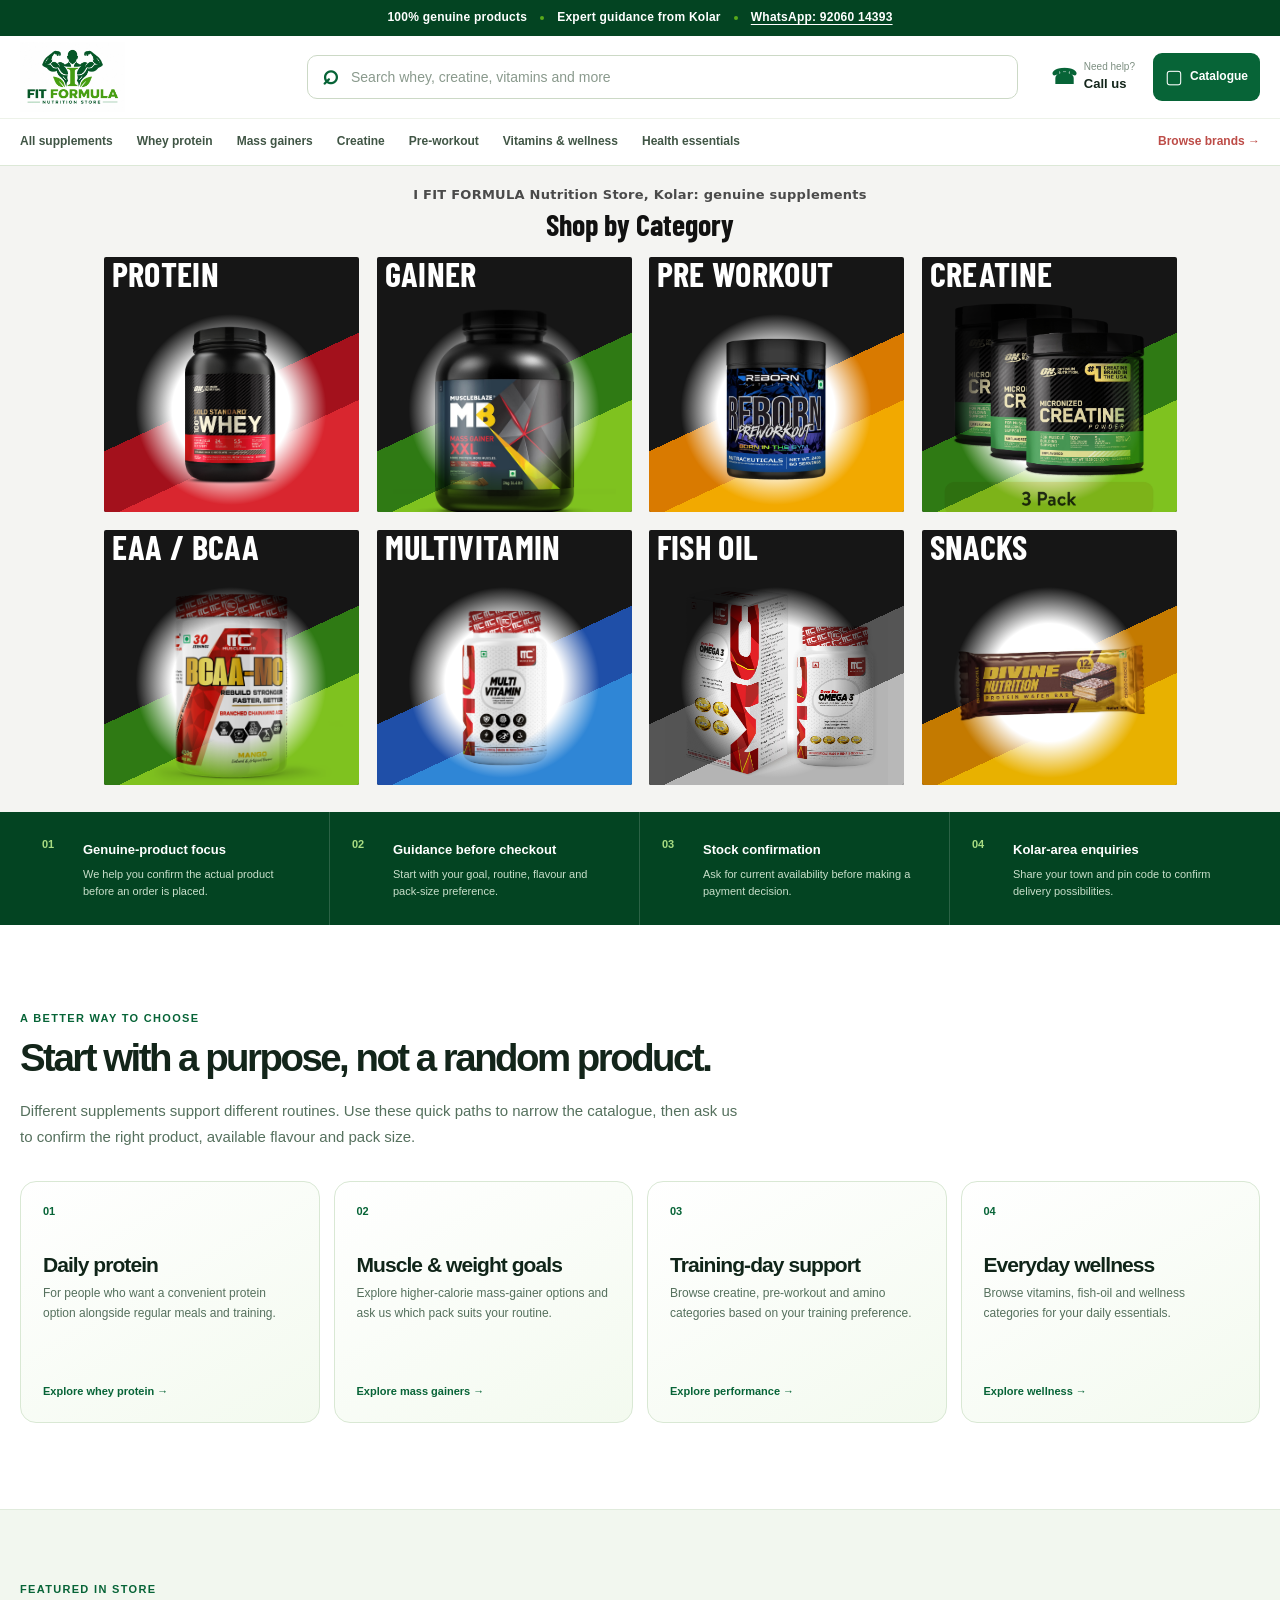
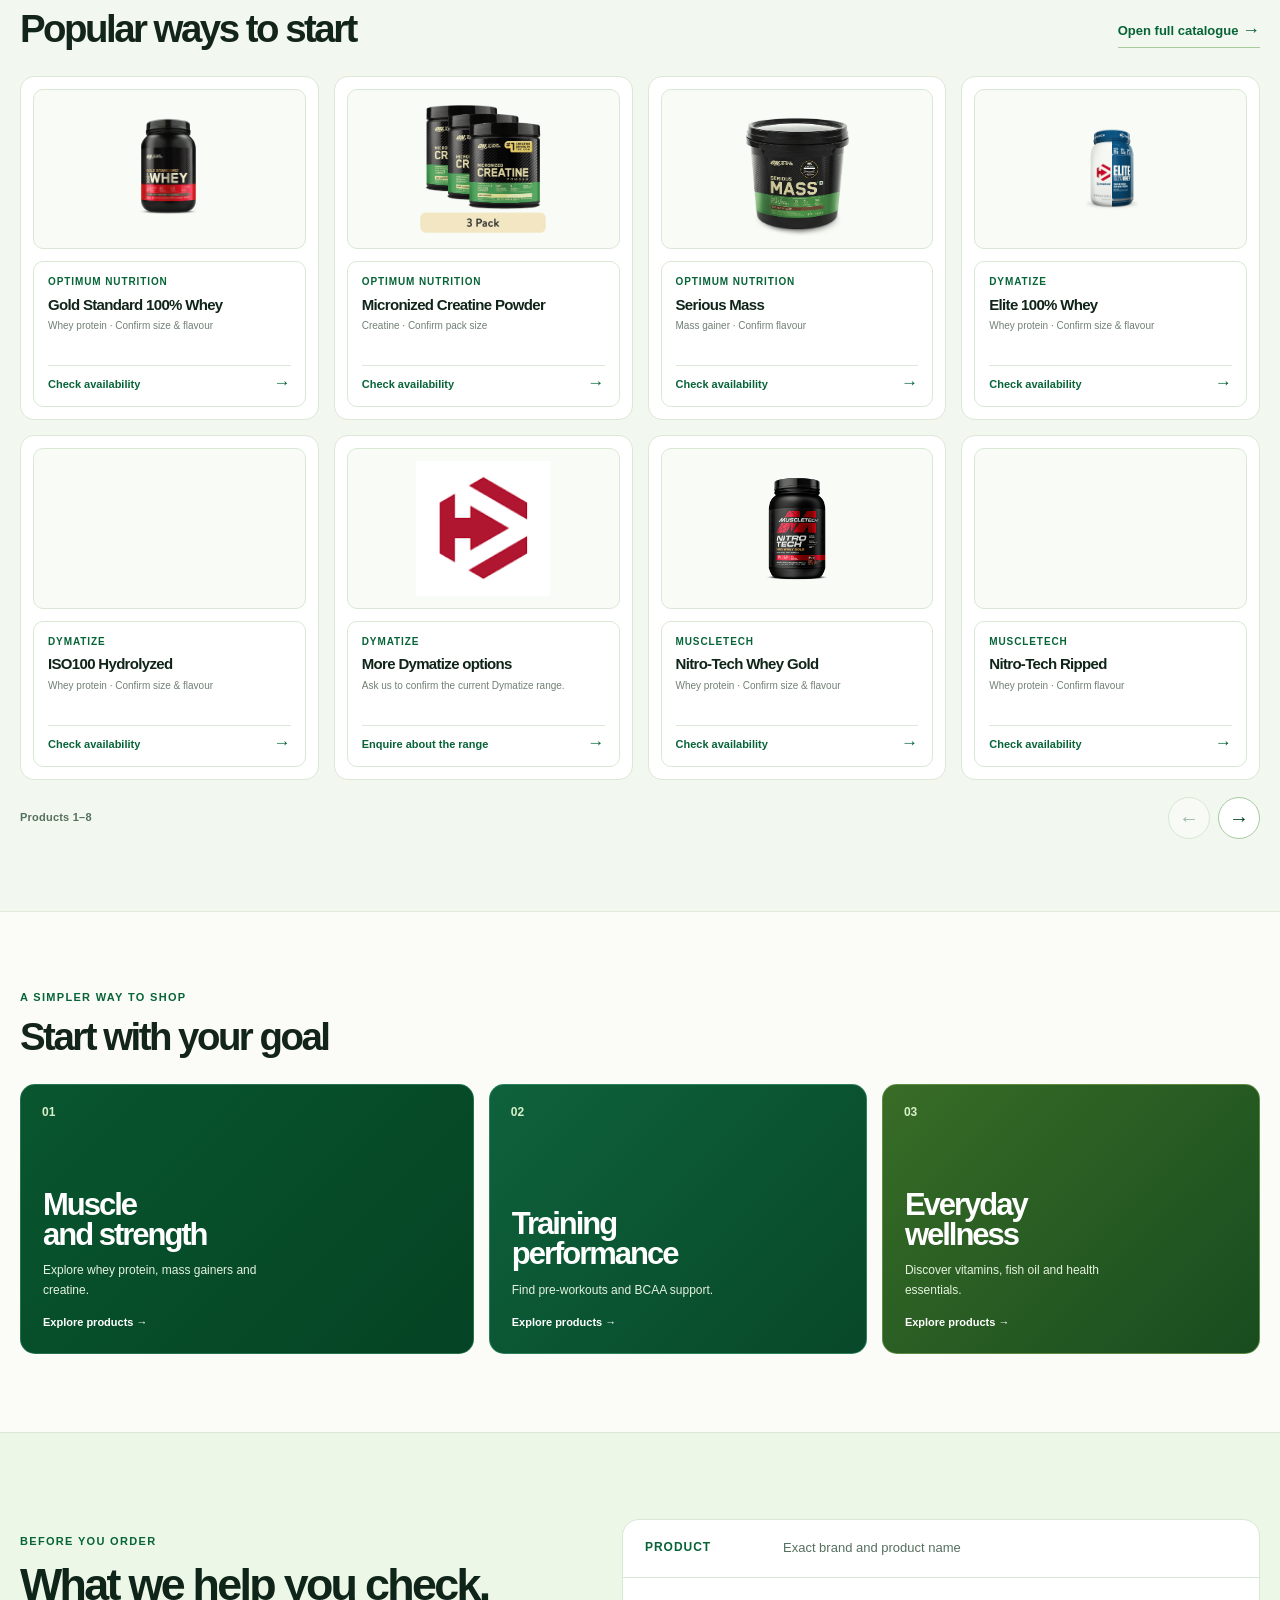
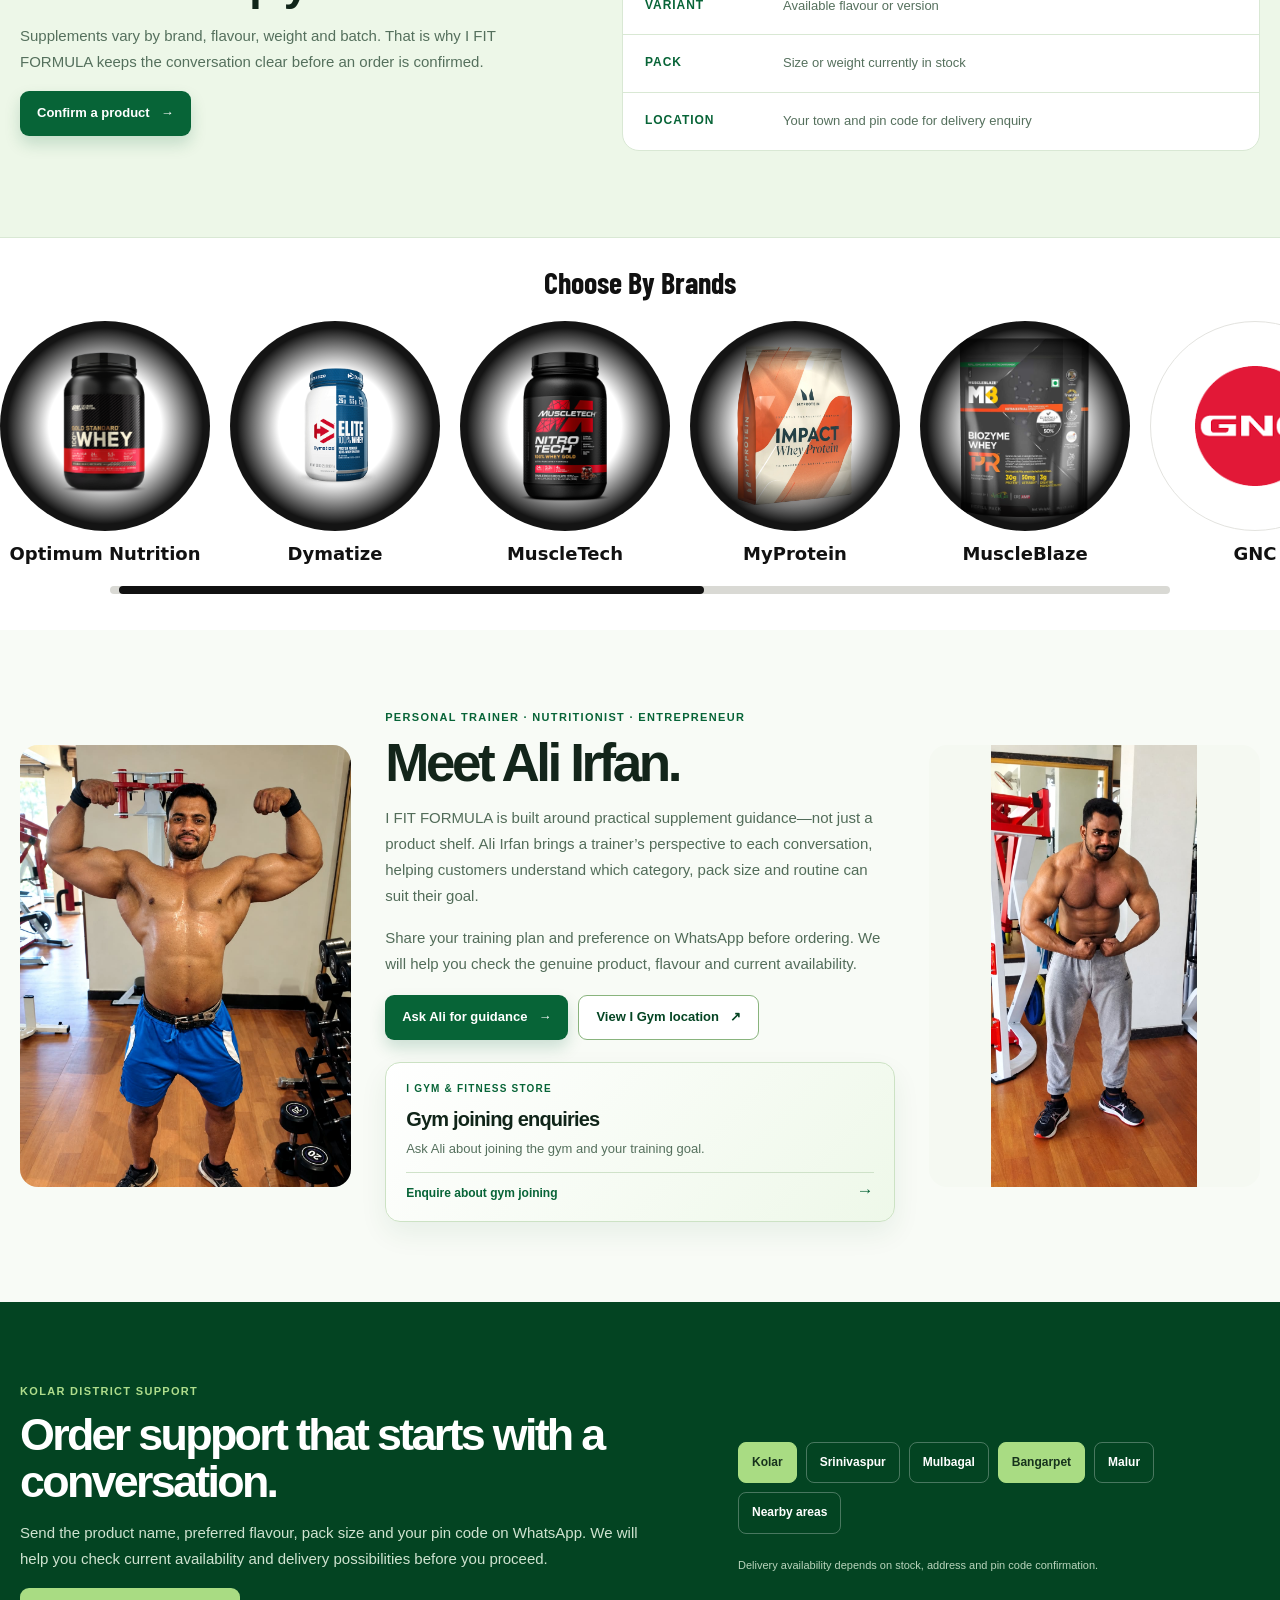
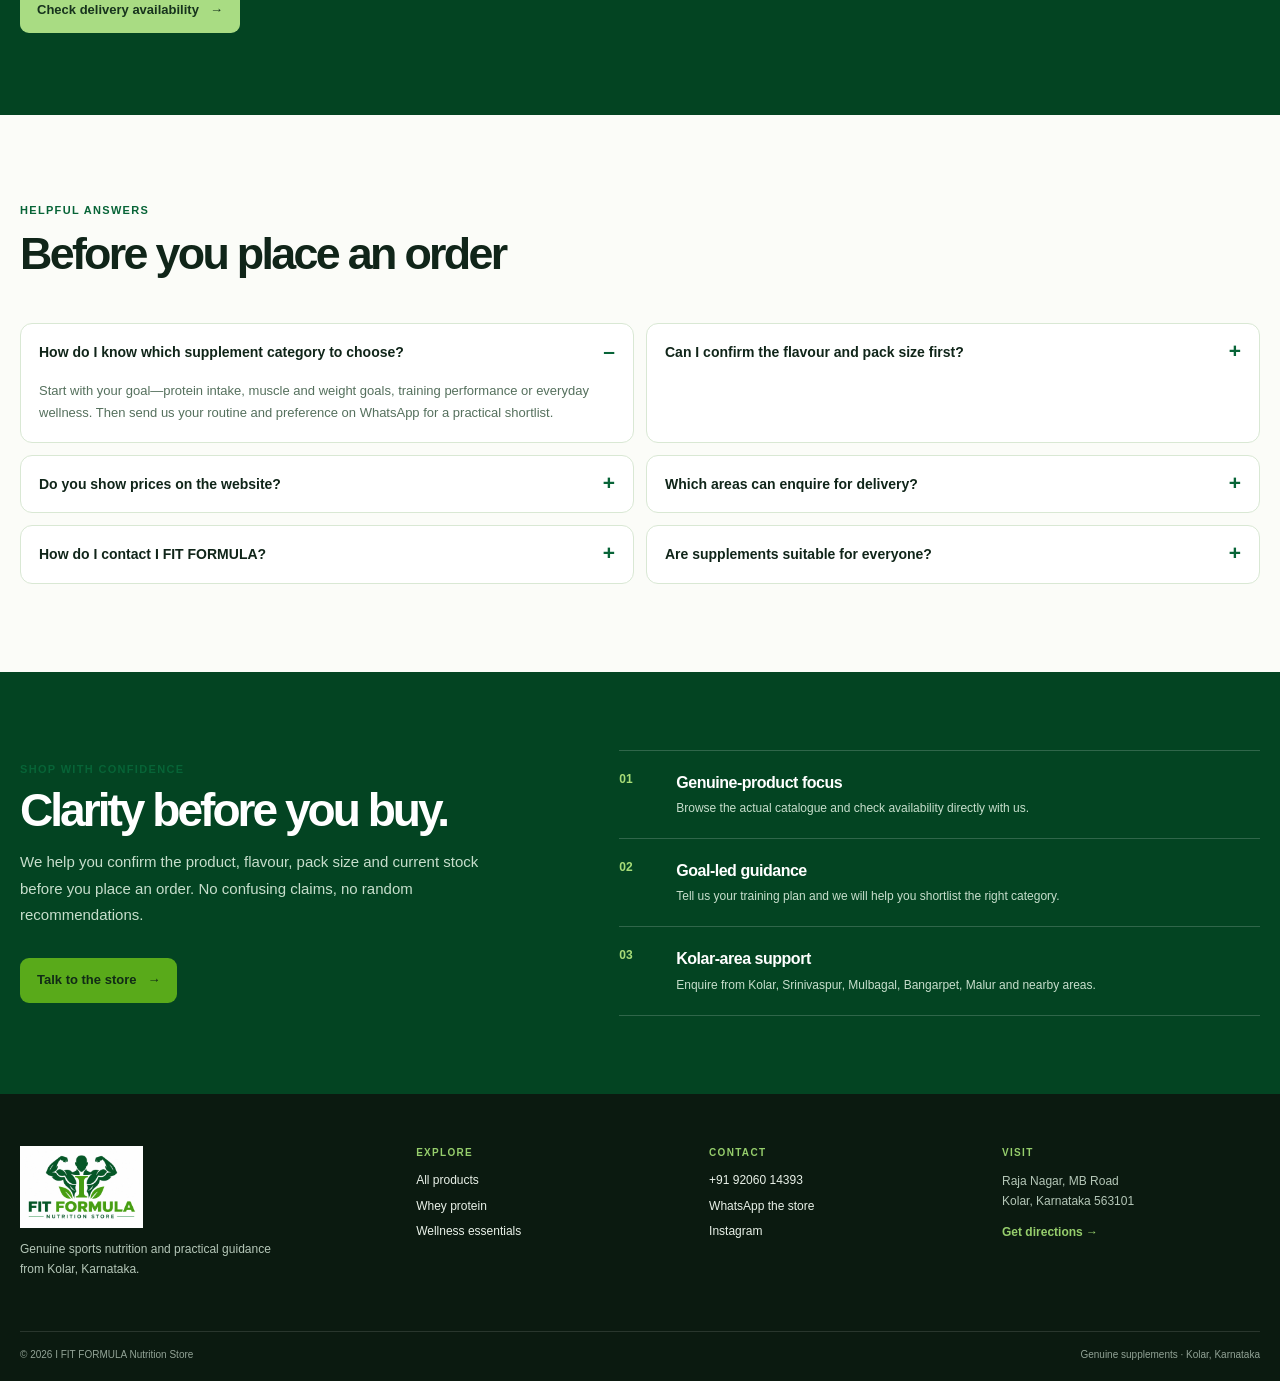
==== commit 4bf74a07: "Update index.html" ====
--- a/index.html
+++ b/index.html
@@ -55,6 +55,22 @@
     .c-grey{--c1:#555;--c2:#b8b8b8}
     .c-amber{--c1:#c47a00;--c2:#e8b100}
     @media(min-width:768px){.cat-grid{grid-template-columns:repeat(4,minmax(0,1fr));gap:18px}}
+
+    /* Choose By Brands: round cards, swipe sideways, bar underneath */
+    .brand-scroll-section{padding:28px 0 36px;background:#fff}
+    .brand-scroll-section .brand-title{margin:0 0 18px;text-align:center;font:700 30px/1.1 'Barlow Condensed','Arial Narrow',Arial,sans-serif;letter-spacing:0;text-transform:none;color:#111}
+    .brand-row{display:flex;gap:20px;overflow-x:auto;scroll-snap-type:x mandatory;padding:4px 20px 14px;scrollbar-width:none;-webkit-overflow-scrolling:touch}
+    .brand-row::-webkit-scrollbar{display:none}
+    .brand-row:focus-visible{outline:3px solid #8ee26b;outline-offset:2px}
+    .brand-item{flex:0 0 auto;width:clamp(140px,40vw,210px);scroll-snap-align:start;text-align:center;text-decoration:none;color:#111}
+    .brand-circle{display:flex;align-items:center;justify-content:center;aspect-ratio:1/1;border-radius:50%;overflow:hidden;background:radial-gradient(circle,#fff 0,#fff 38%,rgba(255,255,255,0) 66%),#141414}
+    .brand-circle img{width:94%;height:94%;object-fit:contain;display:block;mix-blend-mode:multiply}
+    .brand-circle.is-logo{background:#fff;border:1px solid #e3e3df;box-sizing:border-box}
+    .brand-circle.is-logo img{width:58%;height:58%;mix-blend-mode:normal}
+    .brand-name{display:block;margin-top:12px;font:600 18px/1.25 system-ui,sans-serif;color:#111}
+    .brand-bar{position:relative;height:8px;margin:6px 20px 0;max-width:1060px;background:#d9d9d4;border-radius:4px;overflow:hidden;cursor:pointer}
+    @media(min-width:1140px){.brand-bar{margin-left:auto;margin-right:auto}}
+    .brand-bar-thumb{position:absolute;top:0;bottom:0;left:0;width:40%;background:#111;border-radius:4px}
   </style>
 </head>
 <body>
@@ -124,7 +140,22 @@
 
     <section class="verification-section"><div class="shell verification-grid"><div><p class="overline">Before you order</p><h2>What we help you check.</h2><p>Supplements vary by brand, flavour, weight and batch. That is why I FIT FORMULA keeps the conversation clear before an order is confirmed.</p><a class="button button-primary" href="https://wa.me/919206014393?text=Hi%2C%20I%20would%20like%20to%20confirm%20a%20product%20before%20ordering." target="_blank" rel="noopener noreferrer">Confirm a product <span>→</span></a></div><ol class="checklist"><li><b>Product</b><span>Exact brand and product name</span></li><li><b>Variant</b><span>Available flavour or version</span></li><li><b>Pack</b><span>Size or weight currently in stock</span></li><li><b>Location</b><span>Your town and pin code for delivery enquiry</span></li></ol></div></section>
 
-    <section class="brands-section"><div class="shell"><div class="section-heading-row"><div><p class="overline">Whey protein guide</p><h2>Top brands to explore first</h2></div><a class="text-link" href="products.html#/category/whey">Browse whey category &rarr;</a></div><p class="section-intro">The catalogue follows this requested whey-brand order. Individual products and stock are confirmed separately on WhatsApp.</p><div class="brand-order-grid"><a href="products.html#/category/whey"><b>01</b><span class="brand-order-logo"><img src="assets/brands/optimum-nutrition.png" alt="Optimum Nutrition logo" loading="lazy" decoding="async"/></span><strong>Optimum Nutrition</strong></a><a href="products.html#/category/whey"><b>02</b><span class="brand-order-logo"><img src="assets/brands/dymatize.png" alt="Dymatize logo" loading="lazy" decoding="async"/></span><strong>Dymatize</strong></a><a href="products.html#/category/whey"><b>03</b><span class="brand-order-logo"><img src="assets/brands/muscletech.png" alt="MuscleTech logo" loading="lazy" decoding="async"/></span><strong>MuscleTech</strong></a><a href="products.html#/category/whey"><b>04</b><span class="brand-order-logo"><img src="assets/brands/myprotein.png" alt="MyProtein logo" loading="lazy" decoding="async"/></span><strong>MyProtein</strong></a><a href="products.html#/category/whey"><b>05</b><span class="brand-order-logo"><img src="assets/brands/muscleblaze.png" alt="MuscleBlaze logo" loading="lazy" decoding="async"/></span><strong>MuscleBlaze</strong></a><a href="products.html#/category/whey"><b>06</b><span class="brand-order-logo"><img src="assets/brands/gnc.png" alt="GNC logo" loading="lazy" decoding="async"/></span><strong>GNC</strong></a><a href="products.html#/category/whey"><b>07</b><span class="brand-order-logo"><img src="assets/brands/avvatar.png" alt="Avvatar logo" loading="lazy" decoding="async"/></span><strong>Avvatar</strong></a><a href="products.html#/category/whey"><b>08</b><span class="brand-order-logo"><img src="assets/brands/labrada.png" alt="Labrada logo" loading="lazy" decoding="async"/></span><strong>Labrada</strong></a><a href="products.html#/category/whey"><b>09</b><span class="brand-order-logo"><img src="assets/brands/isopure.png" alt="Isopure logo" loading="lazy" decoding="async"/></span><strong>Isopure</strong></a><a href="products.html#/category/whey"><b>10</b><span class="brand-order-logo"><img src="assets/brands/ultimate-nutrition.png" alt="Ultimate Nutrition logo" loading="lazy" decoding="async"/></span><strong>Ultimate Nutrition</strong></a></div></div></section>
+    <section class="brand-scroll-section" aria-labelledby="brand-heading">
+      <h2 class="brand-title" id="brand-heading">Choose By Brands</h2>
+      <div class="brand-row" id="brandRow" tabindex="0" aria-label="Supplement brands, swipe sideways">
+        <a class="brand-item" href="products.html#/category/whey"><span class="brand-circle"><img src="assets/products/catalogue/optimum-nutrition-gold-standard-double-rich-chocolate-2lb.png" alt="Optimum Nutrition whey protein" loading="lazy" decoding="async"/></span><span class="brand-name">Optimum Nutrition</span></a>
+        <a class="brand-item" href="products.html#/category/whey"><span class="brand-circle"><img src="assets/products/catalogue/dymatize-elite-100-whey.png" alt="Dymatize whey protein" loading="lazy" decoding="async"/></span><span class="brand-name">Dymatize</span></a>
+        <a class="brand-item" href="products.html#/category/whey"><span class="brand-circle"><img src="assets/products/catalogue/muscletech-nitro-tech-whey-gold.png" alt="MuscleTech whey protein" loading="lazy" decoding="async"/></span><span class="brand-name">MuscleTech</span></a>
+        <a class="brand-item" href="products.html#/category/whey"><span class="brand-circle"><img src="assets/products/catalogue/myprotein-impact-whey.webp" alt="MyProtein whey protein" loading="lazy" decoding="async"/></span><span class="brand-name">MyProtein</span></a>
+        <a class="brand-item" href="products.html#/category/whey"><span class="brand-circle"><img src="assets/products/catalogue/muscleblaze-biozyme-whey-pr.jpg" alt="MuscleBlaze whey protein" loading="lazy" decoding="async"/></span><span class="brand-name">MuscleBlaze</span></a>
+        <a class="brand-item" href="products.html#/category/whey"><span class="brand-circle is-logo"><img src="assets/brands/gnc.png" alt="GNC logo" loading="lazy" decoding="async"/></span><span class="brand-name">GNC</span></a>
+        <a class="brand-item" href="products.html#/category/whey"><span class="brand-circle is-logo"><img src="assets/brands/avvatar.png" alt="Avvatar logo" loading="lazy" decoding="async"/></span><span class="brand-name">Avvatar</span></a>
+        <a class="brand-item" href="products.html#/category/whey"><span class="brand-circle is-logo"><img src="assets/brands/labrada.png" alt="Labrada logo" loading="lazy" decoding="async"/></span><span class="brand-name">Labrada</span></a>
+        <a class="brand-item" href="products.html#/category/whey"><span class="brand-circle is-logo"><img src="assets/brands/isopure.png" alt="Isopure logo" loading="lazy" decoding="async"/></span><span class="brand-name">Isopure</span></a>
+        <a class="brand-item" href="products.html#/category/whey"><span class="brand-circle is-logo"><img src="assets/brands/ultimate-nutrition.png" alt="Ultimate Nutrition logo" loading="lazy" decoding="async"/></span><span class="brand-name">Ultimate Nutrition</span></a>
+      </div>
+      <div class="brand-bar" id="brandBar" aria-hidden="true"><span class="brand-bar-thumb" id="brandThumb"></span></div>
+    </section>
 
     <section class="founder-section"><div class="shell founder-grid founder-grid--bodybuilding"><div class="founder-photo founder-photo--bodybuilding"><img src="assets/ali-irfan-bodybuilding-left.jpeg" alt="Ali Irfan bodybuilding at I Gym and Fitness Store"/></div><div class="founder-copy"><p class="overline">Personal Trainer · Nutritionist · Entrepreneur</p><h2>Meet Ali Irfan.</h2><p>I FIT FORMULA is built around practical supplement guidance—not just a product shelf. Ali Irfan brings a trainer’s perspective to each conversation, helping customers understand which category, pack size and routine can suit their goal.</p><p>Share your training plan and preference on WhatsApp before ordering. We will help you check the genuine product, flavour and current availability.</p><div class="founder-actions"><a class="button button-primary" href="https://wa.me/919206014393?text=Hi%2C%20I%20would%20like%20supplement%20guidance." target="_blank" rel="noopener noreferrer">Ask Ali for guidance <span>→</span></a><a class="button button-map" href="https://maps.app.goo.gl/ANGZfUQfvVCJE25H7?g_st=ac" target="_blank" rel="noopener noreferrer">View I Gym location <span>↗</span></a></div><aside class="gym-enquiry-card"><p class="overline">I Gym &amp; Fitness Store</p><h3>Gym joining enquiries</h3><p>Ask Ali about joining the gym and your training goal.</p><a href="https://wa.me/919206014393?text=Hi%2C%20I%20would%20like%20to%20enquire%20about%20joining%20I%20Gym%20%26%20Fitness%20Store." target="_blank" rel="noopener noreferrer">Enquire about gym joining <b>→</b></a></aside></div><div class="founder-photo founder-photo--bodybuilding"><img src="assets/ali-irfan-bodybuilding-right.jpeg" alt="Ali Irfan bodybuilding pose at I Gym and Fitness Store"/></div></div></section>
 
@@ -243,5 +274,28 @@
       });
     }());
   </script>
+  <script>
+    (function () {
+      var row = document.getElementById('brandRow');
+      var bar = document.getElementById('brandBar');
+      var thumb = document.getElementById('brandThumb');
+      if (!row || !bar || !thumb) return;
+      function update() {
+        var sw = row.scrollWidth, cw = row.clientWidth;
+        if (sw <= cw + 1) { thumb.style.width = '100%'; thumb.style.left = '0'; return; }
+        thumb.style.width = (cw / sw * 100) + '%';
+        thumb.style.left = (row.scrollLeft / sw * 100) + '%';
+      }
+      row.addEventListener('scroll', update, { passive: true });
+      window.addEventListener('resize', update);
+      window.addEventListener('load', update);
+      bar.addEventListener('click', function (e) {
+        var r = bar.getBoundingClientRect();
+        var ratio = (e.clientX - r.left) / r.width;
+        row.scrollTo({ left: ratio * row.scrollWidth - row.clientWidth / 2, behavior: 'smooth' });
+      });
+      update();
+    }());
+  </script>
 </body>
 </html>
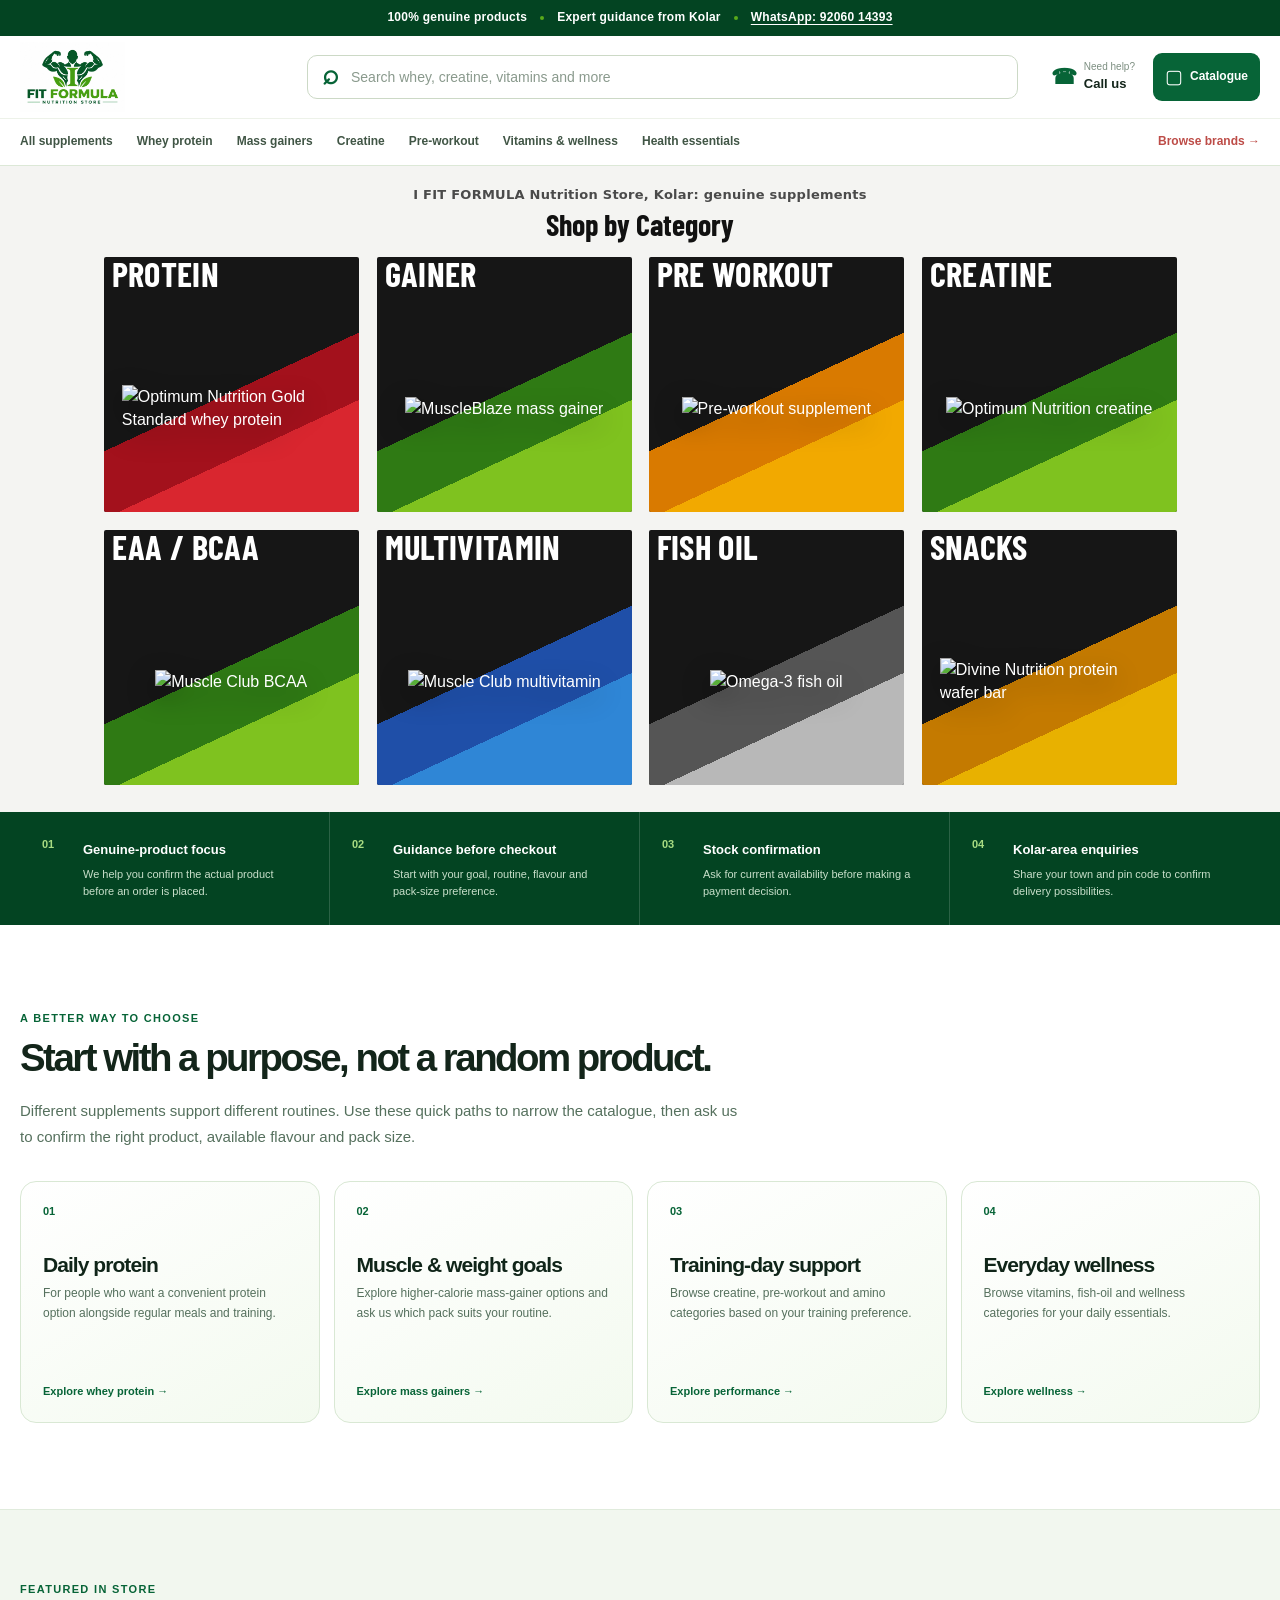
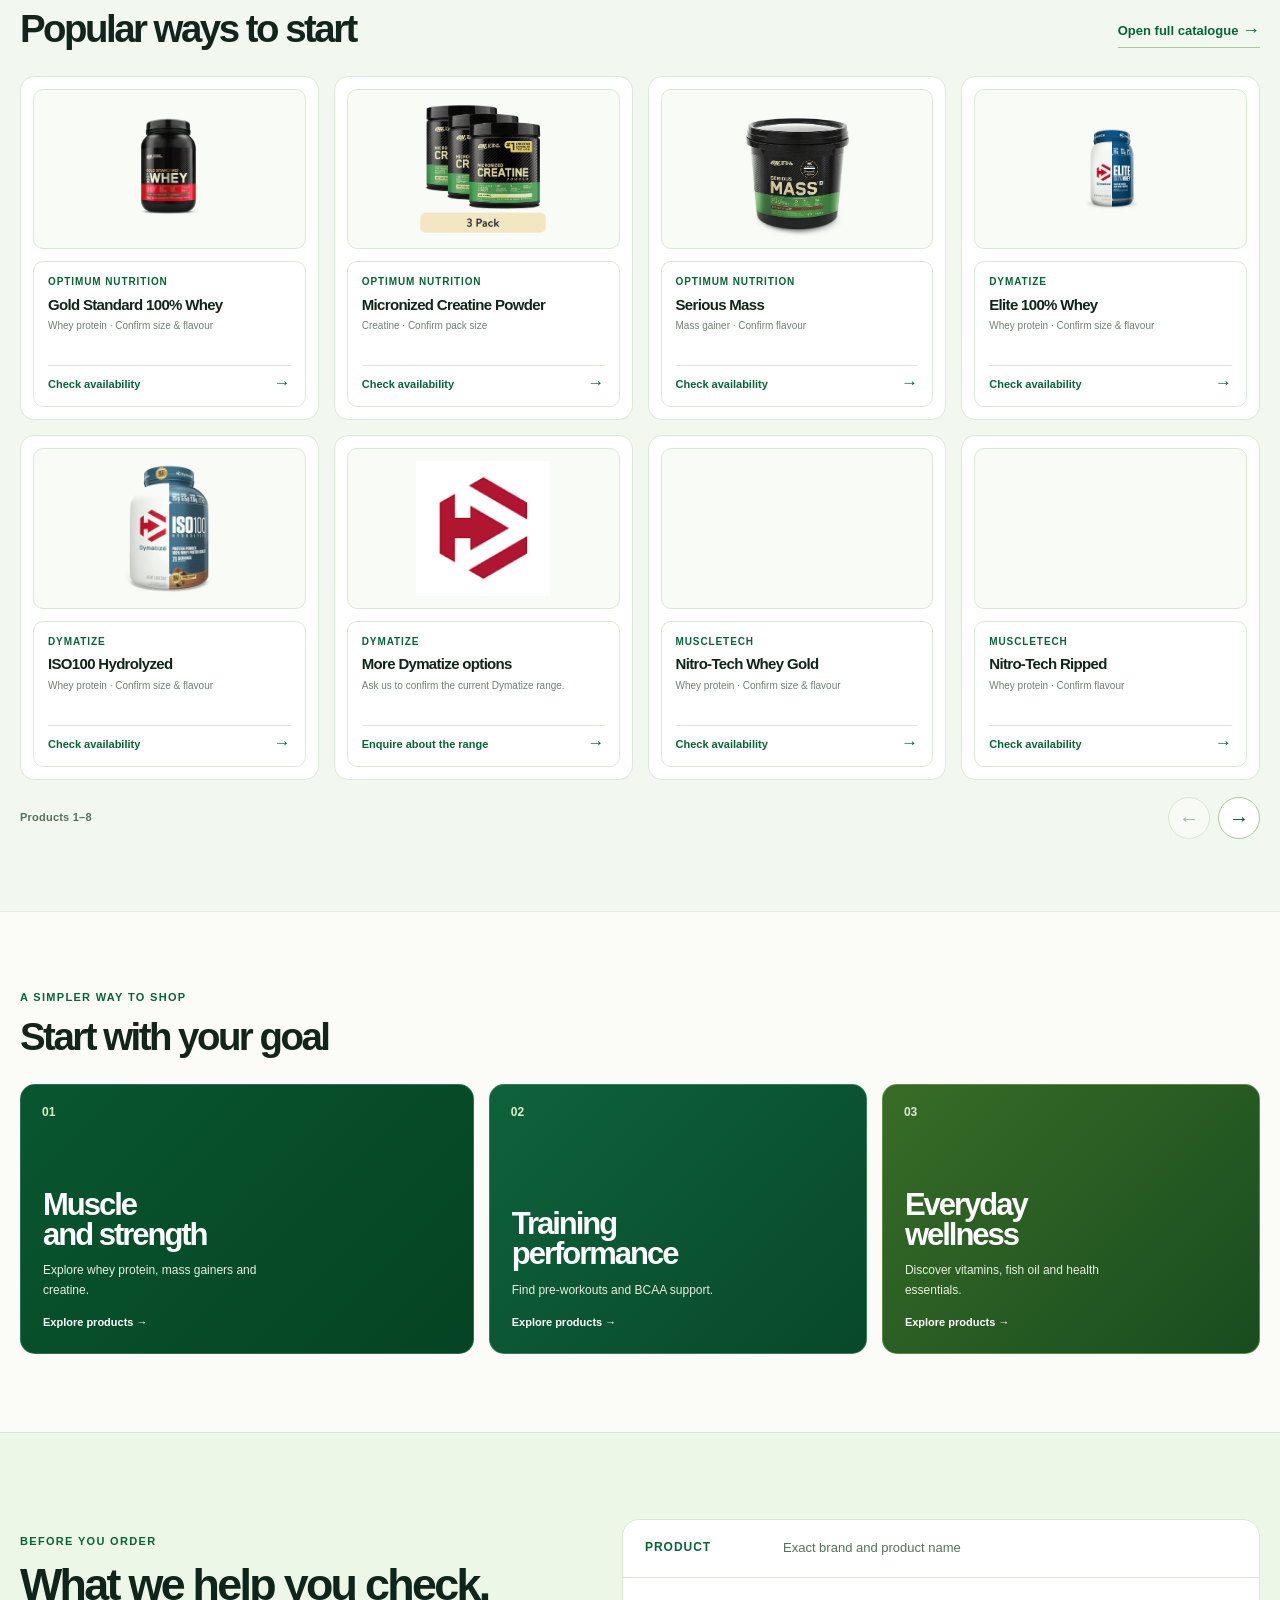
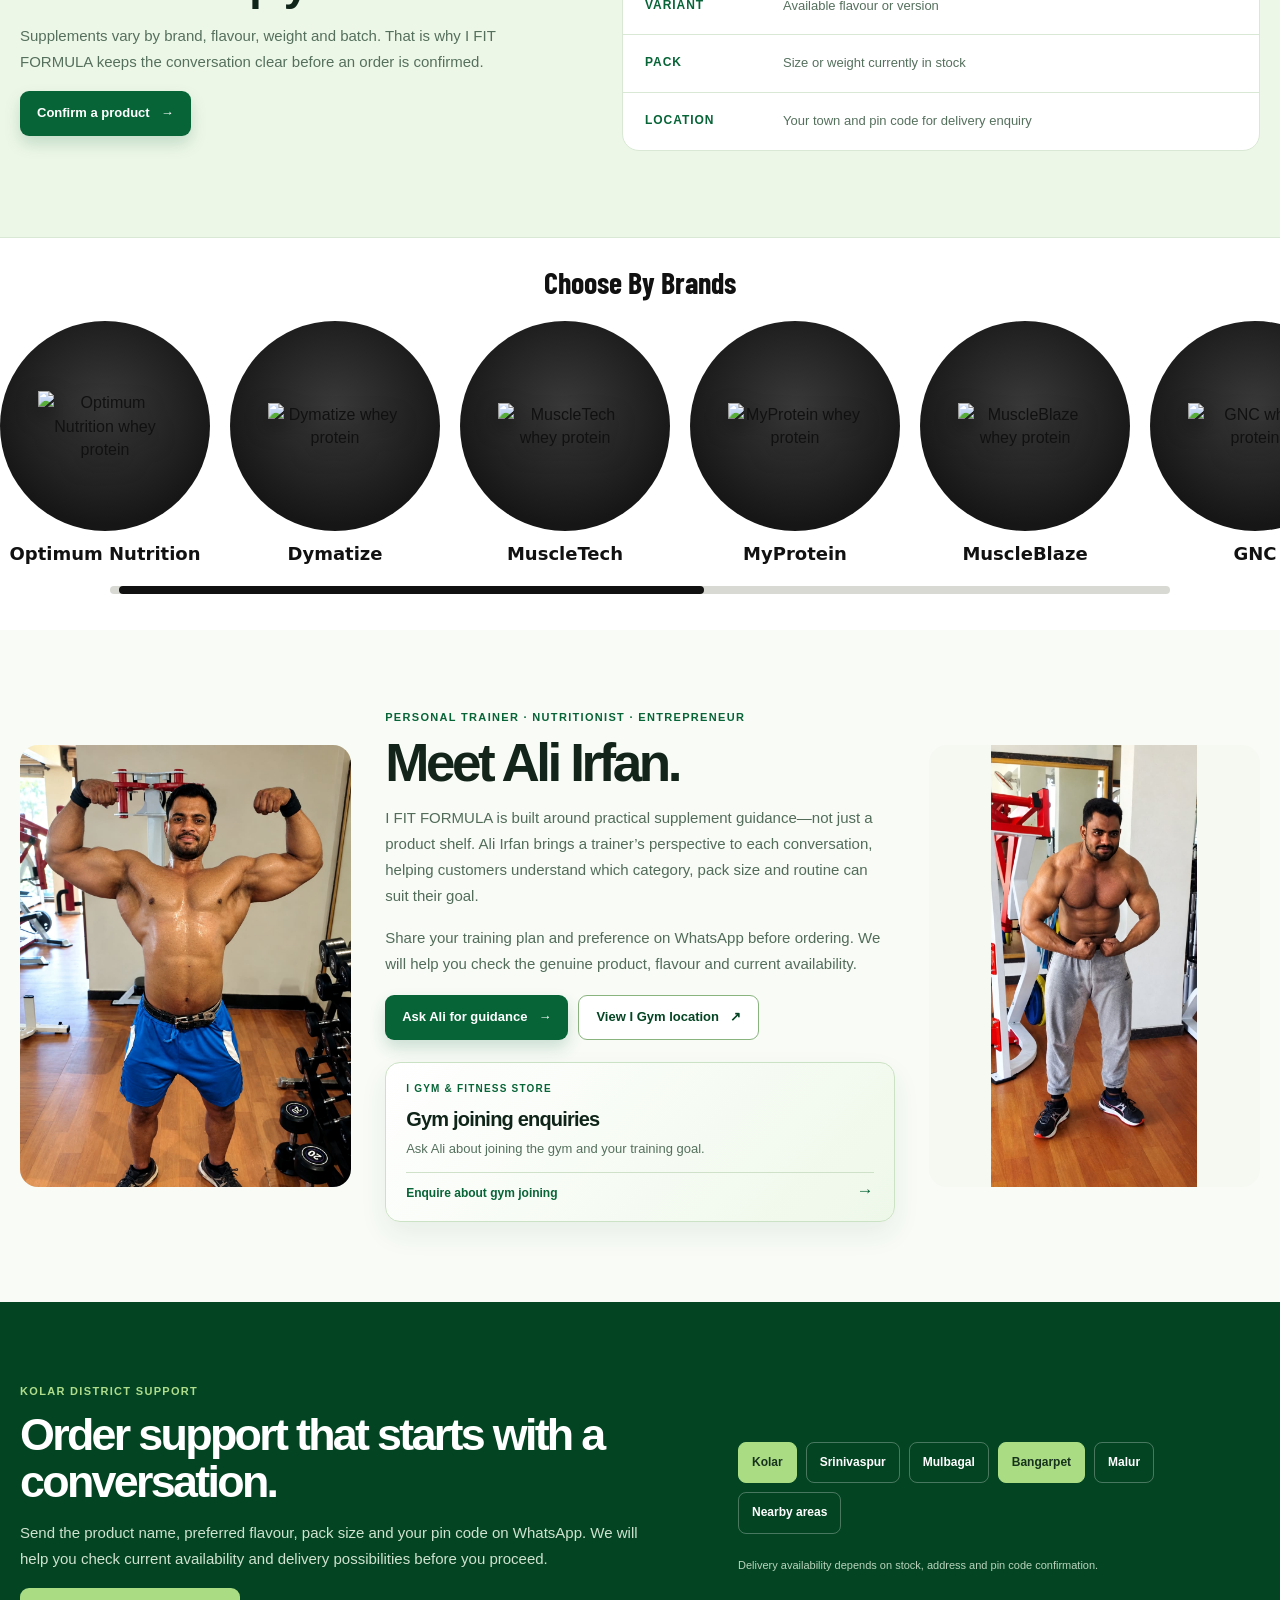
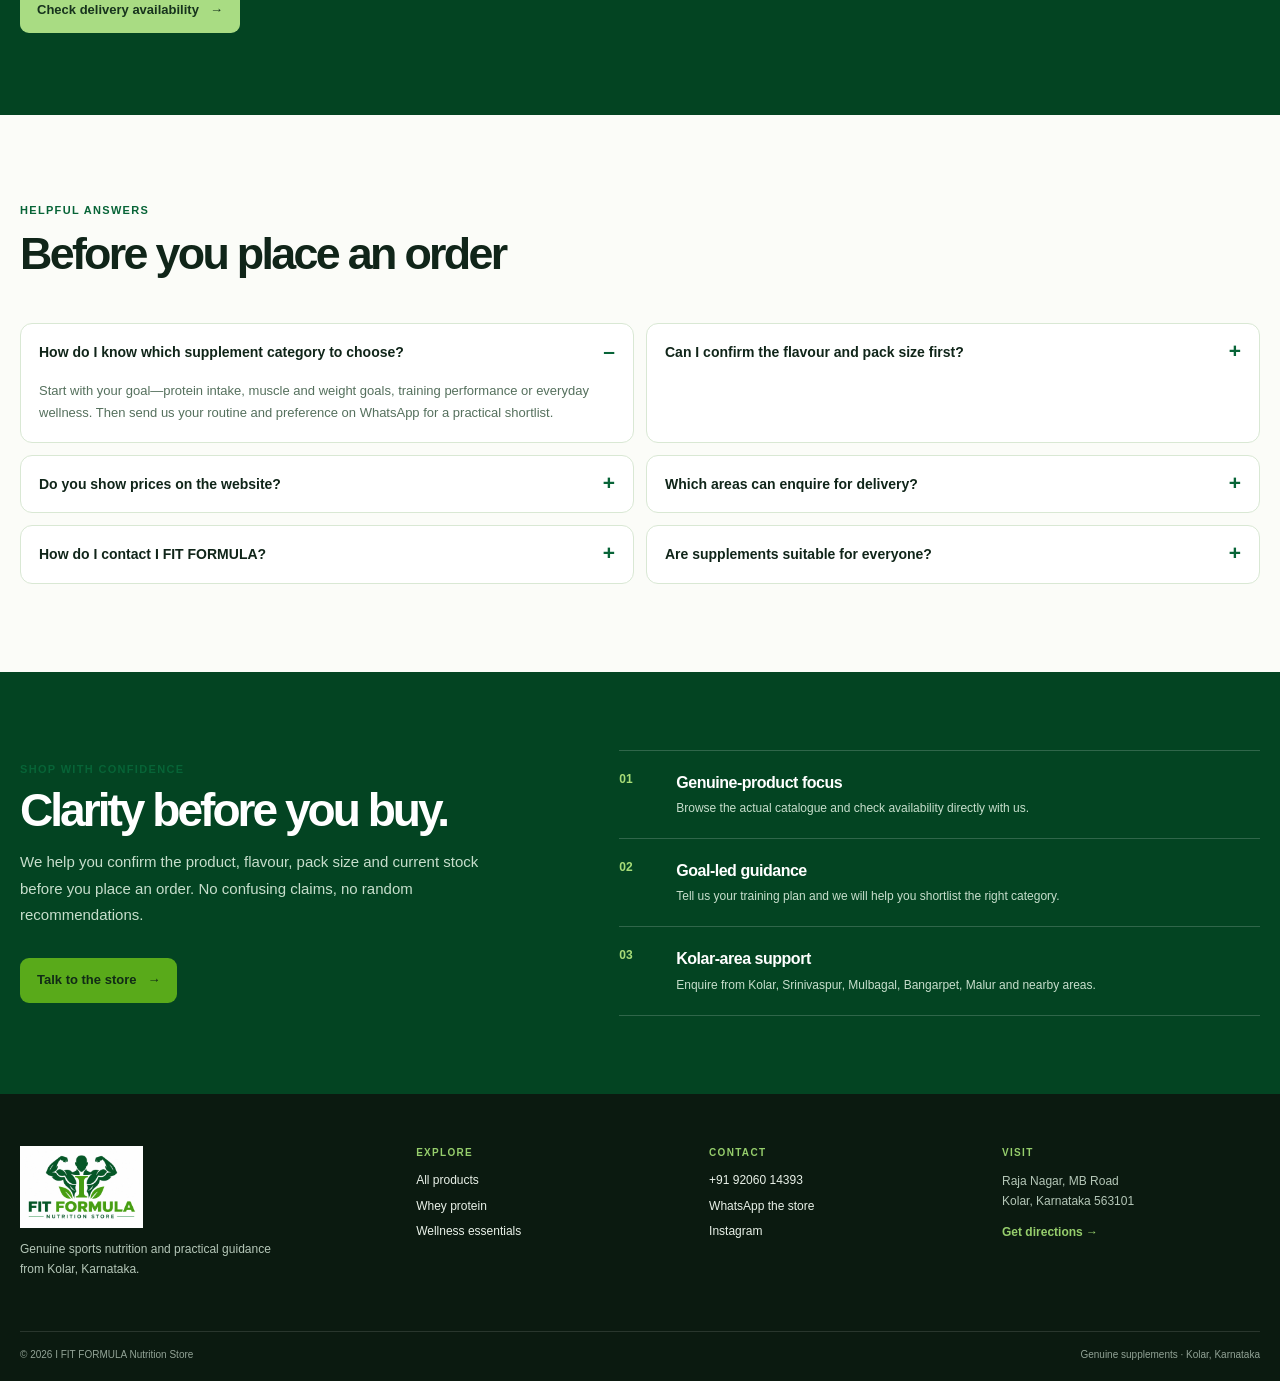
==== commit f1f471df: "Add files via upload" ====
--- a/index.html
+++ b/index.html
@@ -44,9 +44,9 @@
     .cat-card{position:relative;display:block;aspect-ratio:1/1;overflow:hidden;background:#161616;color:#fff;text-decoration:none;border-radius:2px;container-type:inline-size}
     .cat-card::before{content:"";position:absolute;inset:0;background:linear-gradient(155deg,transparent 0 52%,var(--c1) 52% 70%,var(--c2) 70% 100%)}
     .cat-card .cat-name{position:relative;z-index:2;margin:0;padding:8cqw 3cqw 0;text-align:center;color:#fff;font:700 13.5cqw/1 'Barlow Condensed','Arial Narrow',Arial,sans-serif;white-space:nowrap;text-transform:uppercase;letter-spacing:.01em}
-    /* No box: a soft spotlight sits behind the product and the photo is multiplied onto it, so the white photo background disappears */
-    .cat-card .cat-img{position:absolute;left:11%;bottom:1%;width:78%;aspect-ratio:1/1;display:flex;align-items:center;justify-content:center;background:radial-gradient(circle,#fff 0,#fff 42%,rgba(255,255,255,0) 68%)}
-    .cat-card .cat-img img{width:100%;height:100%;object-fit:contain;display:block;mix-blend-mode:multiply;transform:scale(1.12)}
+    /* Cut-out product sits directly on the card, layered over the stripes */
+    .cat-card .cat-img{position:absolute;left:7%;right:7%;bottom:3%;height:75%;display:flex;align-items:center;justify-content:center}
+    .cat-card .cat-img img{max-width:100%;max-height:100%;width:auto;height:auto;object-fit:contain;display:block;filter:drop-shadow(0 10px 14px rgba(0,0,0,.45))}
     .cat-card:focus-visible{outline:3px solid #8ee26b;outline-offset:2px}
     .c-red{--c1:#a3111c;--c2:#d9262f}
     .c-green{--c1:#2f7a14;--c2:#7fc21f}
@@ -63,10 +63,8 @@
     .brand-row::-webkit-scrollbar{display:none}
     .brand-row:focus-visible{outline:3px solid #8ee26b;outline-offset:2px}
     .brand-item{flex:0 0 auto;width:clamp(140px,40vw,210px);scroll-snap-align:start;text-align:center;text-decoration:none;color:#111}
-    .brand-circle{display:flex;align-items:center;justify-content:center;aspect-ratio:1/1;border-radius:50%;overflow:hidden;background:radial-gradient(circle,#fff 0,#fff 38%,rgba(255,255,255,0) 66%),#141414}
-    .brand-circle img{width:94%;height:94%;object-fit:contain;display:block;mix-blend-mode:multiply}
-    .brand-circle.is-logo{background:#fff;border:1px solid #e3e3df;box-sizing:border-box}
-    .brand-circle.is-logo img{width:58%;height:58%;mix-blend-mode:normal}
+    .brand-circle{display:flex;align-items:center;justify-content:center;aspect-ratio:1/1;border-radius:50%;overflow:hidden;background:radial-gradient(circle at 50% 42%,#3a3a3a 0,#161616 72%)}
+    .brand-circle img{width:auto;height:auto;max-width:64%;max-height:76%;object-fit:contain;display:block;filter:drop-shadow(0 8px 10px rgba(0,0,0,.5))}
     .brand-name{display:block;margin-top:12px;font:600 18px/1.25 system-ui,sans-serif;color:#111}
     .brand-bar{position:relative;height:8px;margin:6px 20px 0;max-width:1060px;background:#d9d9d4;border-radius:4px;overflow:hidden;cursor:pointer}
     @media(min-width:1140px){.brand-bar{margin-left:auto;margin-right:auto}}
@@ -92,14 +90,14 @@
       <h1 class="cat-h1">I FIT FORMULA Nutrition Store, Kolar: genuine supplements</h1>
       <h2 class="cat-title" id="cat-heading">Shop by Category</h2>
       <div class="cat-grid">
-        <a class="cat-card c-red" href="products.html#/category/whey"><span class="cat-name">Protein</span><span class="cat-img"><img src="assets/products/catalogue/optimum-nutrition-gold-standard-double-rich-chocolate-2lb.png" alt="Optimum Nutrition Gold Standard whey protein" loading="lazy" decoding="async"/></span></a>
-        <a class="cat-card c-green" href="products.html#/category/mass"><span class="cat-name">Gainer</span><span class="cat-img"><img src="assets/products/catalogue/muscleblaze-mass-gainer-xxl.jpg" alt="MuscleBlaze mass gainer" loading="lazy" decoding="async"/></span></a>
-        <a class="cat-card c-orange" href="products.html#/category/preworkout"><span class="cat-name">Pre Workout</span><span class="cat-img"><img src="assets/products/reborn-preworkout.jpg" alt="Pre-workout supplement" loading="lazy" decoding="async"/></span></a>
-        <a class="cat-card c-green" href="products.html#/category/creatine"><span class="cat-name">Creatine</span><span class="cat-img"><img src="assets/products/catalogue/optimum-nutrition-micronized-creatine-powder.jpeg" alt="Optimum Nutrition creatine" loading="lazy" decoding="async"/></span></a>
-        <a class="cat-card c-green" href="products.html#/category/bcaa"><span class="cat-name">EAA / BCAA</span><span class="cat-img"><img src="assets/products/muscle-club-bcaa.jpg" alt="Muscle Club BCAA" loading="lazy" decoding="async"/></span></a>
-        <a class="cat-card c-blue" href="products.html#/category/vitamins"><span class="cat-name">Multivitamin</span><span class="cat-img"><img src="assets/products/muscle-club-multivitamin.jpg" alt="Muscle Club multivitamin" loading="lazy" decoding="async"/></span></a>
-        <a class="cat-card c-grey" href="products.html#/category/health"><span class="cat-name">Fish Oil</span><span class="cat-img"><img src="assets/products/catalogue/muscle-club-mc-omega-3.jpg" alt="Omega-3 fish oil" loading="lazy" decoding="async"/></span></a>
-        <a class="cat-card c-amber" href="products.html#/category/bars"><span class="cat-name">Snacks</span><span class="cat-img"><img src="assets/products/catalogue/divine-nutrition-protein-wafer-bar.jpg" alt="Divine Nutrition protein wafer bar" loading="lazy" decoding="async"/></span></a>
+        <a class="cat-card c-red" href="products.html#/category/whey"><span class="cat-name">Protein</span><span class="cat-img"><img src="assets/cutouts/protein.webp" alt="Optimum Nutrition Gold Standard whey protein" loading="lazy" decoding="async"/></span></a>
+        <a class="cat-card c-green" href="products.html#/category/mass"><span class="cat-name">Gainer</span><span class="cat-img"><img src="assets/cutouts/gainer.webp" alt="MuscleBlaze mass gainer" loading="lazy" decoding="async"/></span></a>
+        <a class="cat-card c-orange" href="products.html#/category/preworkout"><span class="cat-name">Pre Workout</span><span class="cat-img"><img src="assets/cutouts/preworkout.webp" alt="Pre-workout supplement" loading="lazy" decoding="async"/></span></a>
+        <a class="cat-card c-green" href="products.html#/category/creatine"><span class="cat-name">Creatine</span><span class="cat-img"><img src="assets/cutouts/creatine.webp" alt="Optimum Nutrition creatine" loading="lazy" decoding="async"/></span></a>
+        <a class="cat-card c-green" href="products.html#/category/bcaa"><span class="cat-name">EAA / BCAA</span><span class="cat-img"><img src="assets/cutouts/bcaa.webp" alt="Muscle Club BCAA" loading="lazy" decoding="async"/></span></a>
+        <a class="cat-card c-blue" href="products.html#/category/vitamins"><span class="cat-name">Multivitamin</span><span class="cat-img"><img src="assets/cutouts/multivitamin.webp" alt="Muscle Club multivitamin" loading="lazy" decoding="async"/></span></a>
+        <a class="cat-card c-grey" href="products.html#/category/health"><span class="cat-name">Fish Oil</span><span class="cat-img"><img src="assets/cutouts/fishoil.webp" alt="Omega-3 fish oil" loading="lazy" decoding="async"/></span></a>
+        <a class="cat-card c-amber" href="products.html#/category/bars"><span class="cat-name">Snacks</span><span class="cat-img"><img src="assets/cutouts/snacks.webp" alt="Divine Nutrition protein wafer bar" loading="lazy" decoding="async"/></span></a>
       </div>
     </section>
 
@@ -143,16 +141,16 @@
     <section class="brand-scroll-section" aria-labelledby="brand-heading">
       <h2 class="brand-title" id="brand-heading">Choose By Brands</h2>
       <div class="brand-row" id="brandRow" tabindex="0" aria-label="Supplement brands, swipe sideways">
-        <a class="brand-item" href="products.html#/category/whey"><span class="brand-circle"><img src="assets/products/catalogue/optimum-nutrition-gold-standard-double-rich-chocolate-2lb.png" alt="Optimum Nutrition whey protein" loading="lazy" decoding="async"/></span><span class="brand-name">Optimum Nutrition</span></a>
-        <a class="brand-item" href="products.html#/category/whey"><span class="brand-circle"><img src="assets/products/catalogue/dymatize-elite-100-whey.png" alt="Dymatize whey protein" loading="lazy" decoding="async"/></span><span class="brand-name">Dymatize</span></a>
-        <a class="brand-item" href="products.html#/category/whey"><span class="brand-circle"><img src="assets/products/catalogue/muscletech-nitro-tech-whey-gold.png" alt="MuscleTech whey protein" loading="lazy" decoding="async"/></span><span class="brand-name">MuscleTech</span></a>
-        <a class="brand-item" href="products.html#/category/whey"><span class="brand-circle"><img src="assets/products/catalogue/myprotein-impact-whey.webp" alt="MyProtein whey protein" loading="lazy" decoding="async"/></span><span class="brand-name">MyProtein</span></a>
-        <a class="brand-item" href="products.html#/category/whey"><span class="brand-circle"><img src="assets/products/catalogue/muscleblaze-biozyme-whey-pr.jpg" alt="MuscleBlaze whey protein" loading="lazy" decoding="async"/></span><span class="brand-name">MuscleBlaze</span></a>
-        <a class="brand-item" href="products.html#/category/whey"><span class="brand-circle is-logo"><img src="assets/brands/gnc.png" alt="GNC logo" loading="lazy" decoding="async"/></span><span class="brand-name">GNC</span></a>
-        <a class="brand-item" href="products.html#/category/whey"><span class="brand-circle is-logo"><img src="assets/brands/avvatar.png" alt="Avvatar logo" loading="lazy" decoding="async"/></span><span class="brand-name">Avvatar</span></a>
-        <a class="brand-item" href="products.html#/category/whey"><span class="brand-circle is-logo"><img src="assets/brands/labrada.png" alt="Labrada logo" loading="lazy" decoding="async"/></span><span class="brand-name">Labrada</span></a>
-        <a class="brand-item" href="products.html#/category/whey"><span class="brand-circle is-logo"><img src="assets/brands/isopure.png" alt="Isopure logo" loading="lazy" decoding="async"/></span><span class="brand-name">Isopure</span></a>
-        <a class="brand-item" href="products.html#/category/whey"><span class="brand-circle is-logo"><img src="assets/brands/ultimate-nutrition.png" alt="Ultimate Nutrition logo" loading="lazy" decoding="async"/></span><span class="brand-name">Ultimate Nutrition</span></a>
+        <a class="brand-item" href="products.html#/category/whey"><span class="brand-circle"><img src="assets/cutouts/protein.webp" alt="Optimum Nutrition whey protein" loading="lazy" decoding="async"/></span><span class="brand-name">Optimum Nutrition</span></a>
+        <a class="brand-item" href="products.html#/category/whey"><span class="brand-circle"><img src="assets/cutouts/b-dymatize.webp" alt="Dymatize whey protein" loading="lazy" decoding="async"/></span><span class="brand-name">Dymatize</span></a>
+        <a class="brand-item" href="products.html#/category/whey"><span class="brand-circle"><img src="assets/cutouts/b-muscletech.webp" alt="MuscleTech whey protein" loading="lazy" decoding="async"/></span><span class="brand-name">MuscleTech</span></a>
+        <a class="brand-item" href="products.html#/category/whey"><span class="brand-circle"><img src="assets/cutouts/b-myprotein.webp" alt="MyProtein whey protein" loading="lazy" decoding="async"/></span><span class="brand-name">MyProtein</span></a>
+        <a class="brand-item" href="products.html#/category/whey"><span class="brand-circle"><img src="assets/cutouts/b-muscleblaze.webp" alt="MuscleBlaze whey protein" loading="lazy" decoding="async"/></span><span class="brand-name">MuscleBlaze</span></a>
+        <a class="brand-item" href="products.html#/category/whey"><span class="brand-circle"><img src="assets/cutouts/b-gnc.webp" alt="GNC whey protein" loading="lazy" decoding="async"/></span><span class="brand-name">GNC</span></a>
+        <a class="brand-item" href="products.html#/category/whey"><span class="brand-circle"><img src="assets/cutouts/b-avvatar.webp" alt="Avvatar whey protein" loading="lazy" decoding="async"/></span><span class="brand-name">Avvatar</span></a>
+        <a class="brand-item" href="products.html#/category/whey"><span class="brand-circle"><img src="assets/cutouts/b-labrada.webp" alt="Labrada whey protein" loading="lazy" decoding="async"/></span><span class="brand-name">Labrada</span></a>
+        <a class="brand-item" href="products.html#/category/whey"><span class="brand-circle"><img src="assets/cutouts/b-isopure.webp" alt="Isopure whey protein" loading="lazy" decoding="async"/></span><span class="brand-name">Isopure</span></a>
+        <a class="brand-item" href="products.html#/category/whey"><span class="brand-circle"><img src="assets/cutouts/b-ultimate.webp" alt="Ultimate Nutrition whey protein" loading="lazy" decoding="async"/></span><span class="brand-name">Ultimate Nutrition</span></a>
       </div>
       <div class="brand-bar" id="brandBar" aria-hidden="true"><span class="brand-bar-thumb" id="brandThumb"></span></div>
     </section>
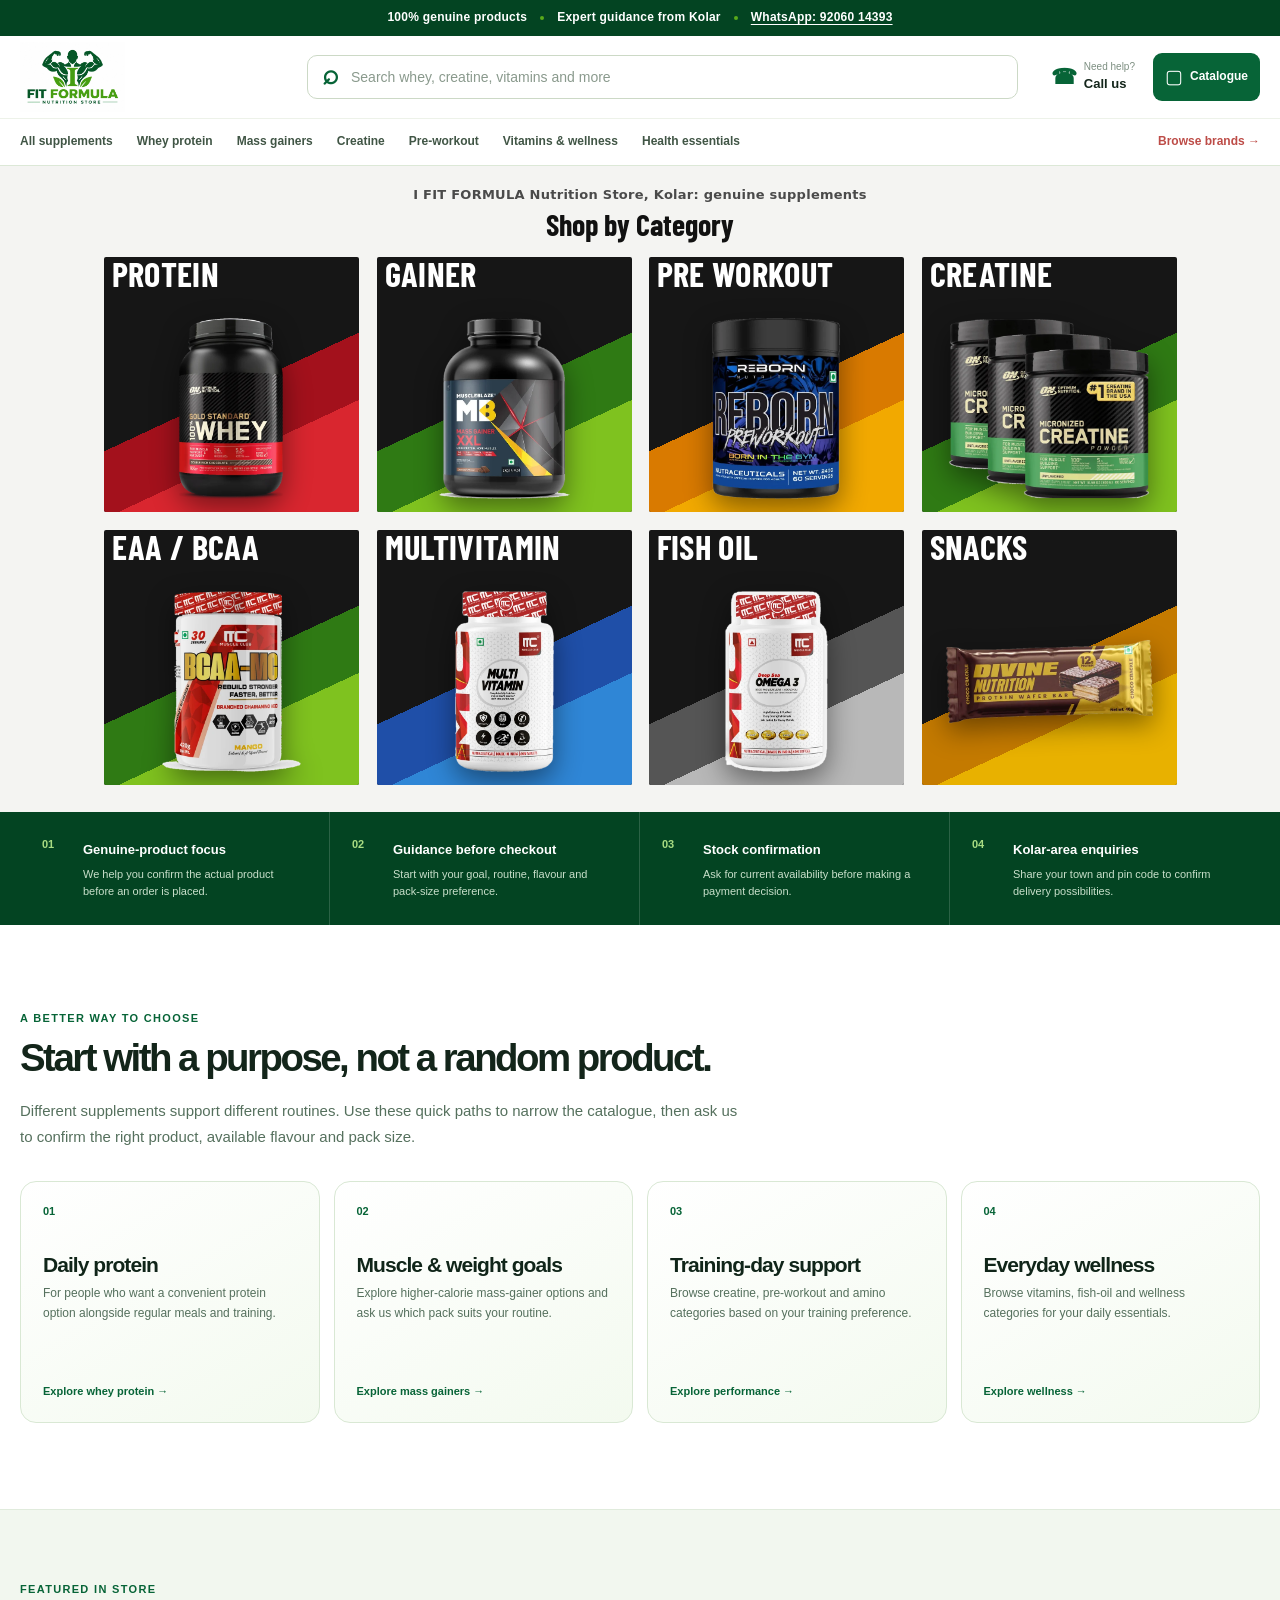
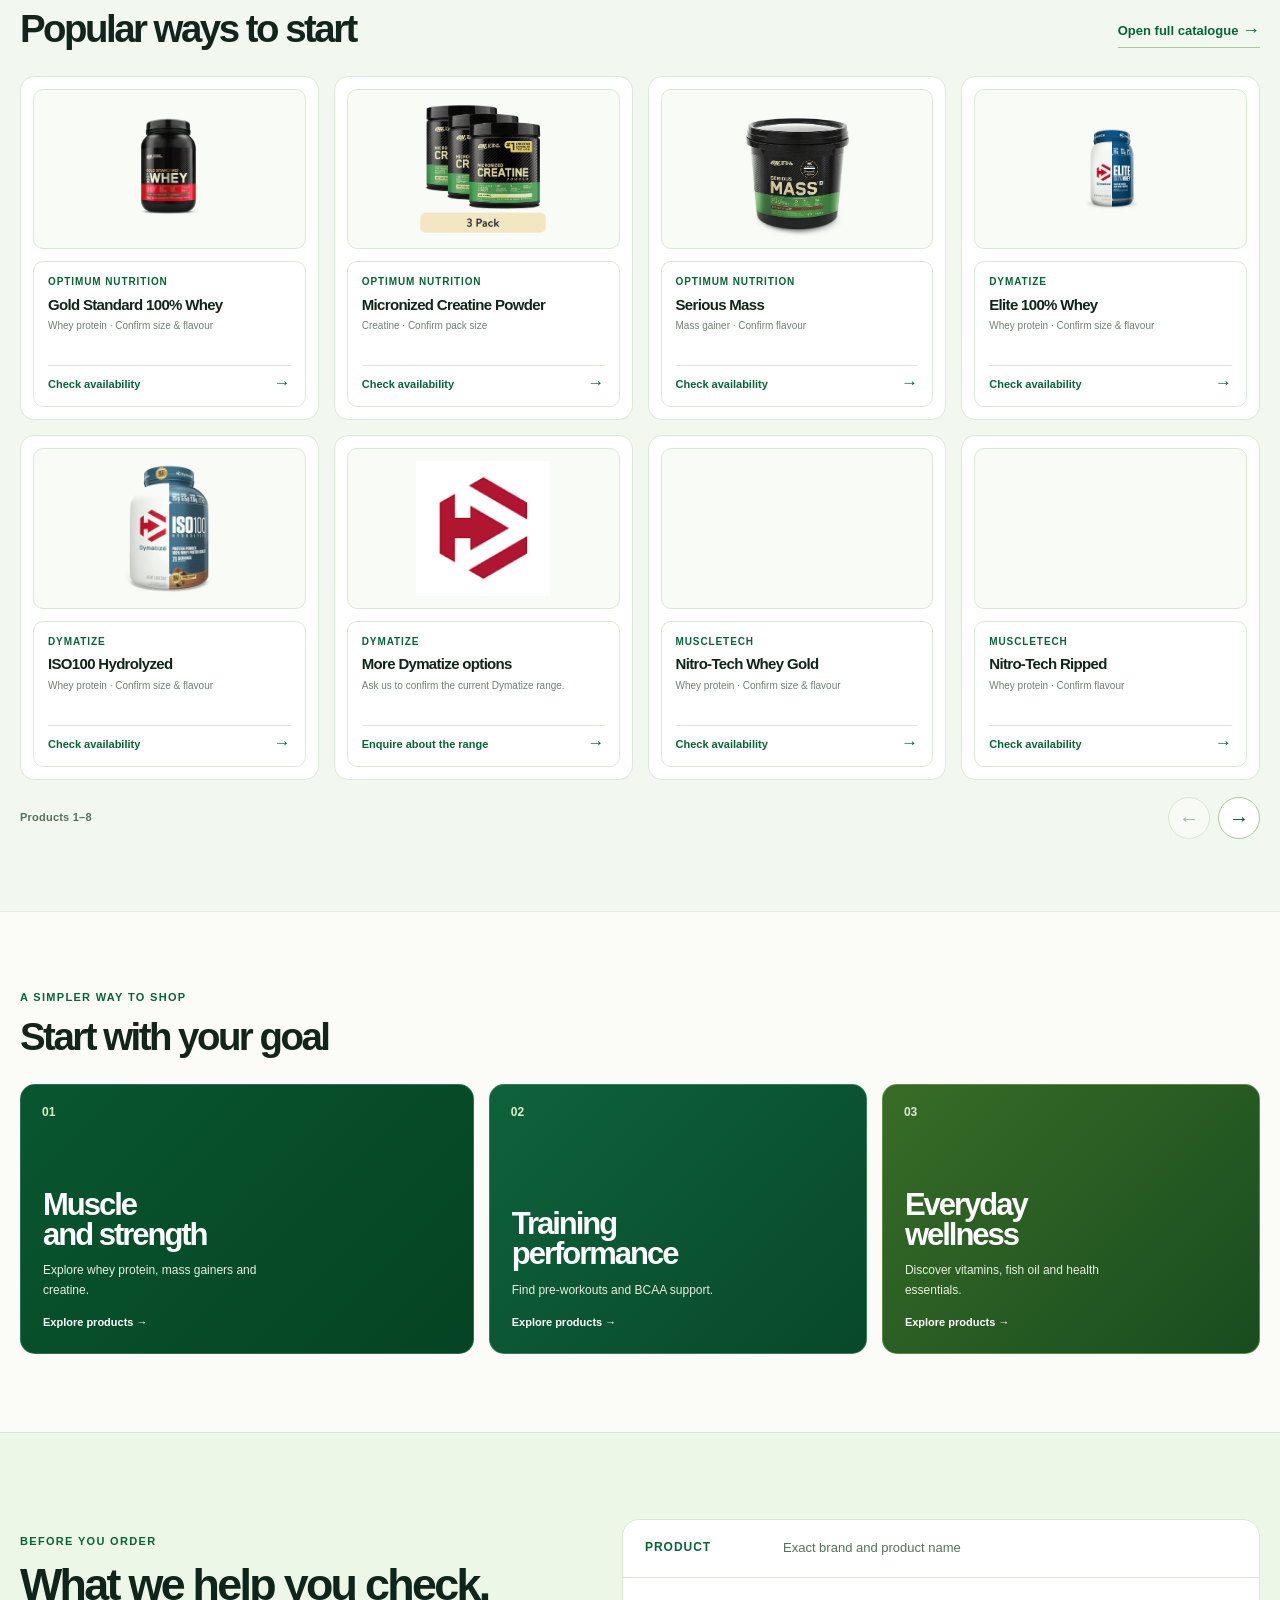
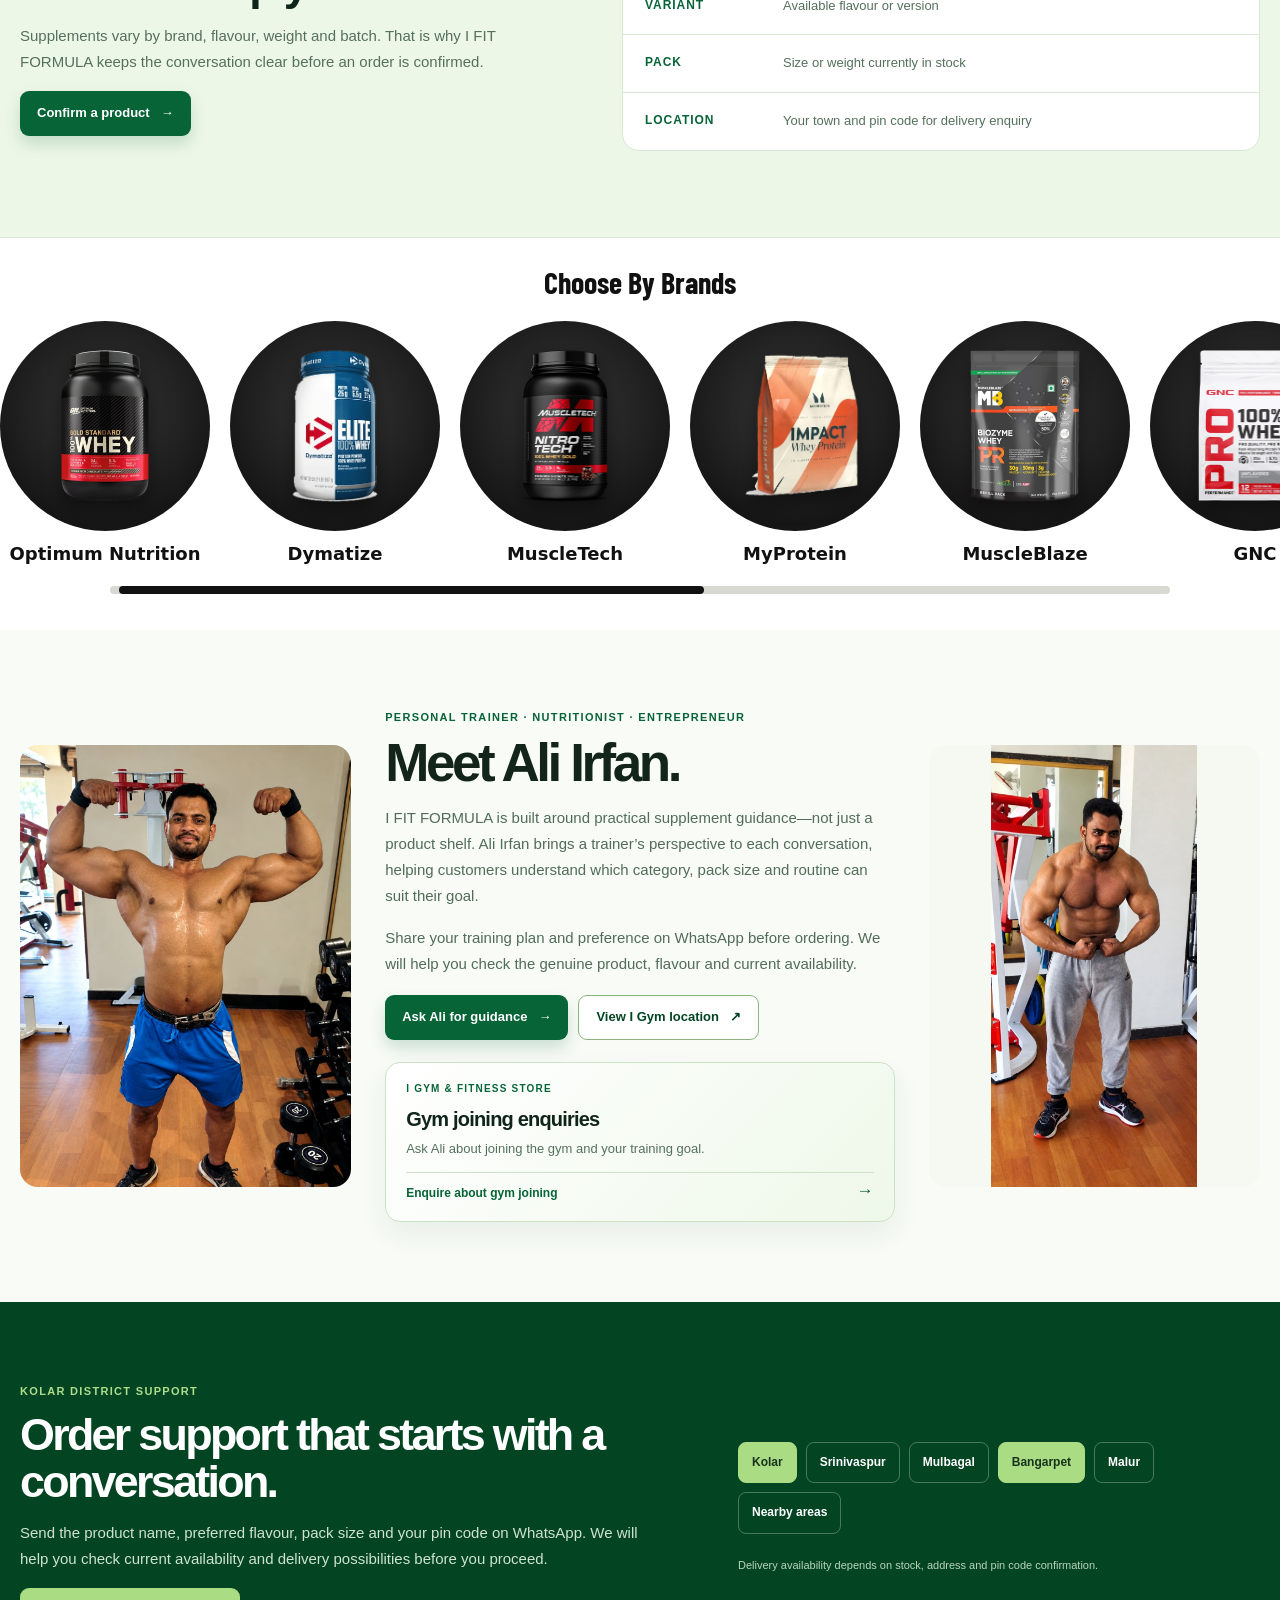
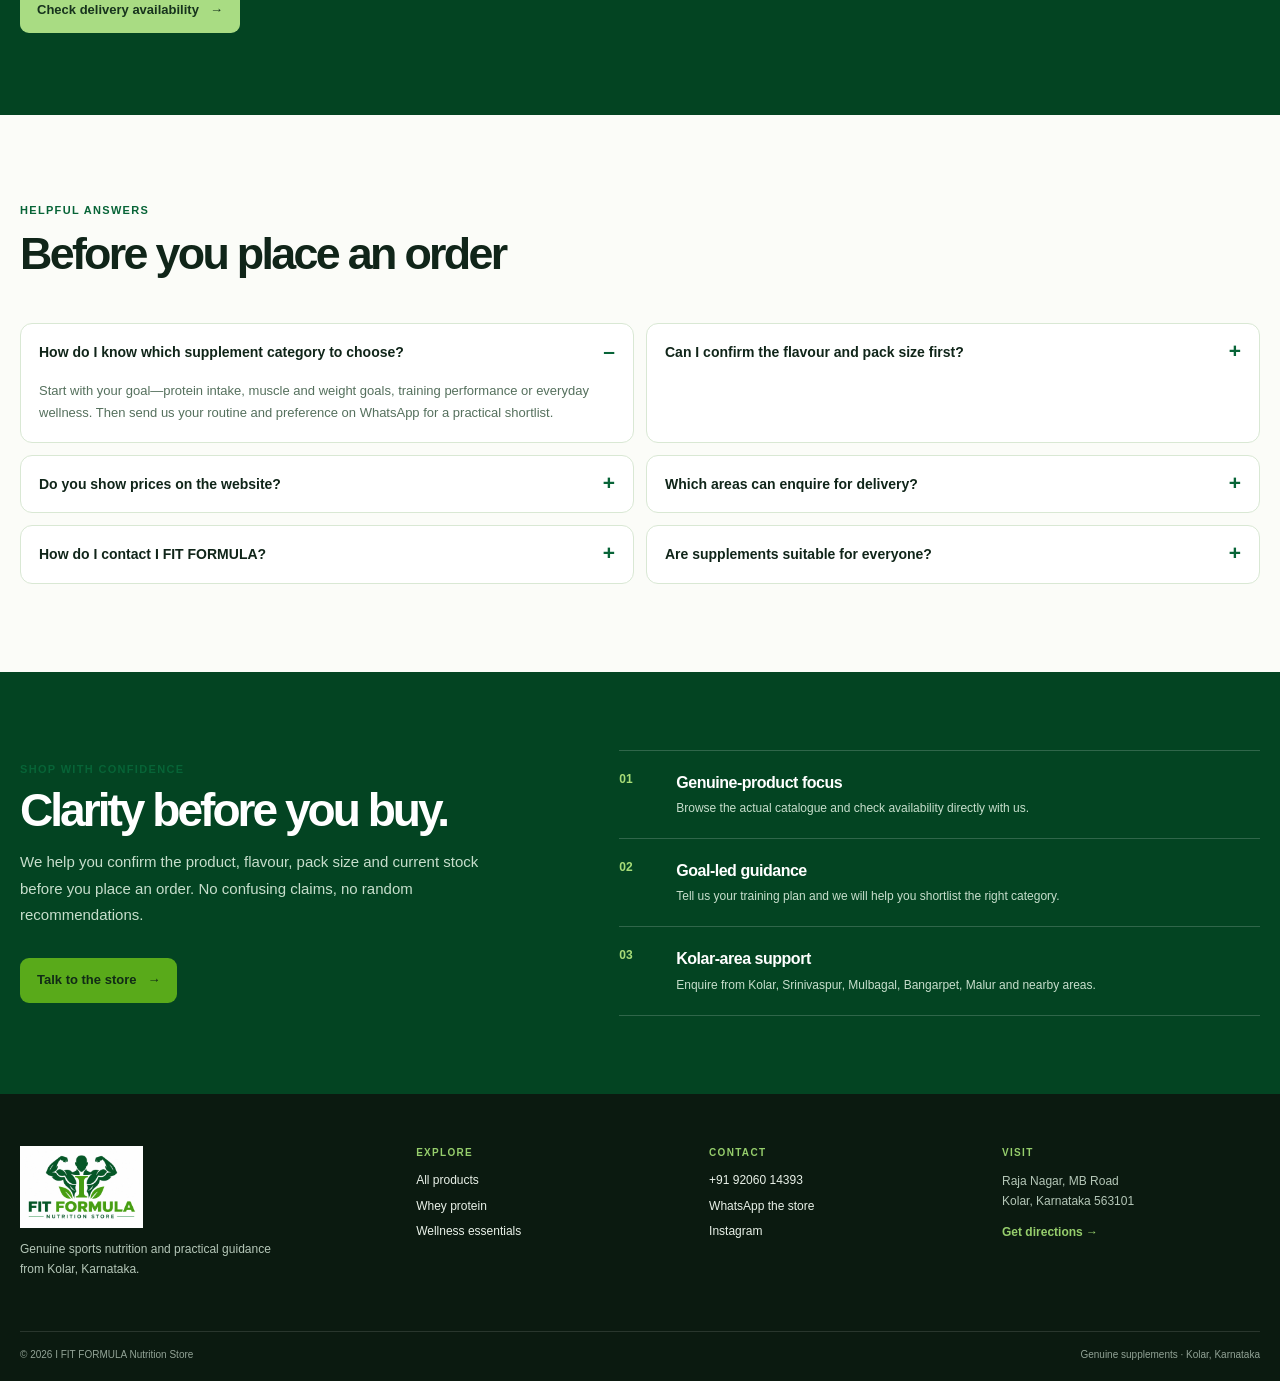
==== commit af30a027: "Update index.html" ====
--- a/index.html
+++ b/index.html
@@ -141,16 +141,16 @@
     <section class="brand-scroll-section" aria-labelledby="brand-heading">
       <h2 class="brand-title" id="brand-heading">Choose By Brands</h2>
       <div class="brand-row" id="brandRow" tabindex="0" aria-label="Supplement brands, swipe sideways">
-        <a class="brand-item" href="products.html#/category/whey"><span class="brand-circle"><img src="assets/cutouts/protein.webp" alt="Optimum Nutrition whey protein" loading="lazy" decoding="async"/></span><span class="brand-name">Optimum Nutrition</span></a>
-        <a class="brand-item" href="products.html#/category/whey"><span class="brand-circle"><img src="assets/cutouts/b-dymatize.webp" alt="Dymatize whey protein" loading="lazy" decoding="async"/></span><span class="brand-name">Dymatize</span></a>
-        <a class="brand-item" href="products.html#/category/whey"><span class="brand-circle"><img src="assets/cutouts/b-muscletech.webp" alt="MuscleTech whey protein" loading="lazy" decoding="async"/></span><span class="brand-name">MuscleTech</span></a>
-        <a class="brand-item" href="products.html#/category/whey"><span class="brand-circle"><img src="assets/cutouts/b-myprotein.webp" alt="MyProtein whey protein" loading="lazy" decoding="async"/></span><span class="brand-name">MyProtein</span></a>
-        <a class="brand-item" href="products.html#/category/whey"><span class="brand-circle"><img src="assets/cutouts/b-muscleblaze.webp" alt="MuscleBlaze whey protein" loading="lazy" decoding="async"/></span><span class="brand-name">MuscleBlaze</span></a>
-        <a class="brand-item" href="products.html#/category/whey"><span class="brand-circle"><img src="assets/cutouts/b-gnc.webp" alt="GNC whey protein" loading="lazy" decoding="async"/></span><span class="brand-name">GNC</span></a>
-        <a class="brand-item" href="products.html#/category/whey"><span class="brand-circle"><img src="assets/cutouts/b-avvatar.webp" alt="Avvatar whey protein" loading="lazy" decoding="async"/></span><span class="brand-name">Avvatar</span></a>
-        <a class="brand-item" href="products.html#/category/whey"><span class="brand-circle"><img src="assets/cutouts/b-labrada.webp" alt="Labrada whey protein" loading="lazy" decoding="async"/></span><span class="brand-name">Labrada</span></a>
-        <a class="brand-item" href="products.html#/category/whey"><span class="brand-circle"><img src="assets/cutouts/b-isopure.webp" alt="Isopure whey protein" loading="lazy" decoding="async"/></span><span class="brand-name">Isopure</span></a>
-        <a class="brand-item" href="products.html#/category/whey"><span class="brand-circle"><img src="assets/cutouts/b-ultimate.webp" alt="Ultimate Nutrition whey protein" loading="lazy" decoding="async"/></span><span class="brand-name">Ultimate Nutrition</span></a>
+        <a class="brand-item" href="products.html#/optimum-nutrition-on"><span class="brand-circle"><img src="assets/cutouts/protein.webp" alt="Optimum Nutrition whey protein" loading="lazy" decoding="async"/></span><span class="brand-name">Optimum Nutrition</span></a>
+        <a class="brand-item" href="products.html#/dymatize"><span class="brand-circle"><img src="assets/cutouts/b-dymatize.webp" alt="Dymatize whey protein" loading="lazy" decoding="async"/></span><span class="brand-name">Dymatize</span></a>
+        <a class="brand-item" href="products.html#/muscletech"><span class="brand-circle"><img src="assets/cutouts/b-muscletech.webp" alt="MuscleTech whey protein" loading="lazy" decoding="async"/></span><span class="brand-name">MuscleTech</span></a>
+        <a class="brand-item" href="products.html#/myprotein"><span class="brand-circle"><img src="assets/cutouts/b-myprotein.webp" alt="MyProtein whey protein" loading="lazy" decoding="async"/></span><span class="brand-name">MyProtein</span></a>
+        <a class="brand-item" href="products.html#/muscleblaze"><span class="brand-circle"><img src="assets/cutouts/b-muscleblaze.webp" alt="MuscleBlaze whey protein" loading="lazy" decoding="async"/></span><span class="brand-name">MuscleBlaze</span></a>
+        <a class="brand-item" href="products.html#/gnc"><span class="brand-circle"><img src="assets/cutouts/b-gnc.webp" alt="GNC whey protein" loading="lazy" decoding="async"/></span><span class="brand-name">GNC</span></a>
+        <a class="brand-item" href="products.html#/avvatar"><span class="brand-circle"><img src="assets/cutouts/b-avvatar.webp" alt="Avvatar whey protein" loading="lazy" decoding="async"/></span><span class="brand-name">Avvatar</span></a>
+        <a class="brand-item" href="products.html#/labrada"><span class="brand-circle"><img src="assets/cutouts/b-labrada.webp" alt="Labrada whey protein" loading="lazy" decoding="async"/></span><span class="brand-name">Labrada</span></a>
+        <a class="brand-item" href="products.html#/isopure"><span class="brand-circle"><img src="assets/cutouts/b-isopure.webp" alt="Isopure whey protein" loading="lazy" decoding="async"/></span><span class="brand-name">Isopure</span></a>
+        <a class="brand-item" href="products.html#/ultimate-nutrition"><span class="brand-circle"><img src="assets/cutouts/b-ultimate.webp" alt="Ultimate Nutrition whey protein" loading="lazy" decoding="async"/></span><span class="brand-name">Ultimate Nutrition</span></a>
       </div>
       <div class="brand-bar" id="brandBar" aria-hidden="true"><span class="brand-bar-thumb" id="brandThumb"></span></div>
     </section>
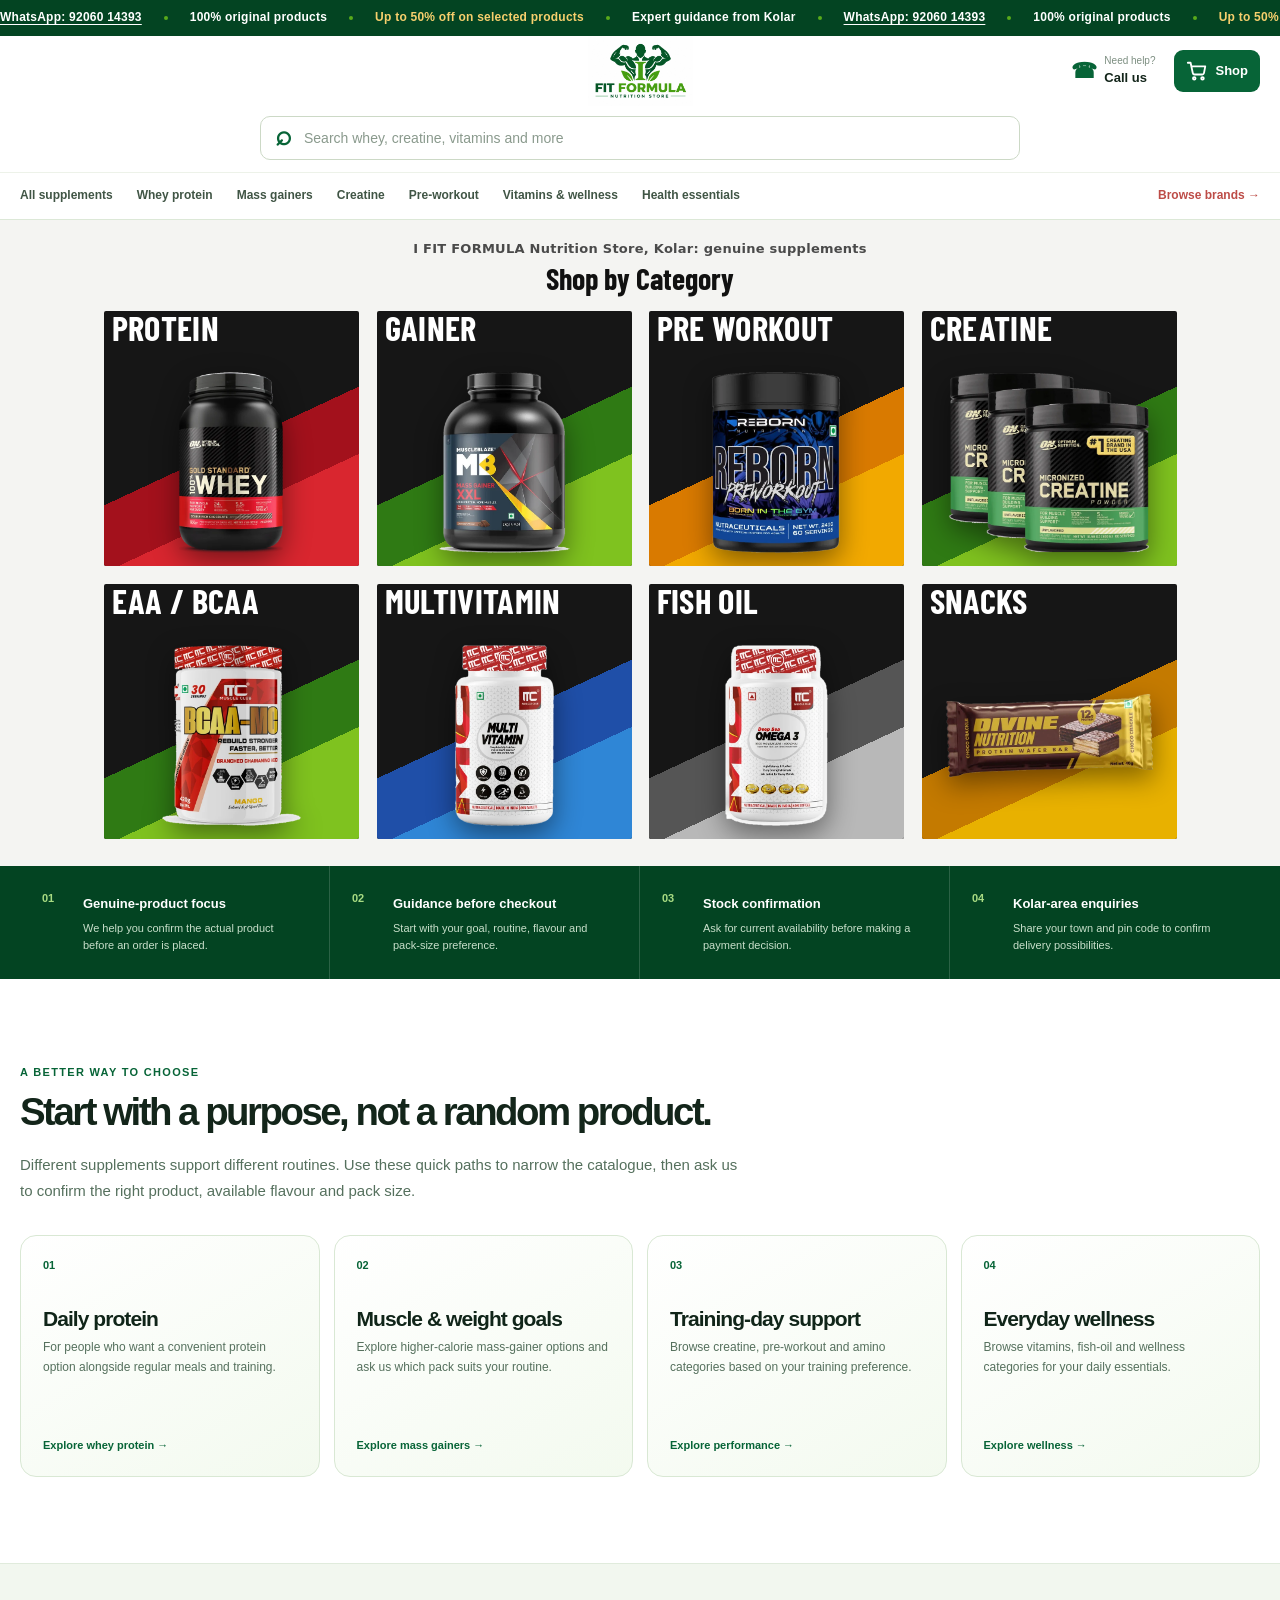
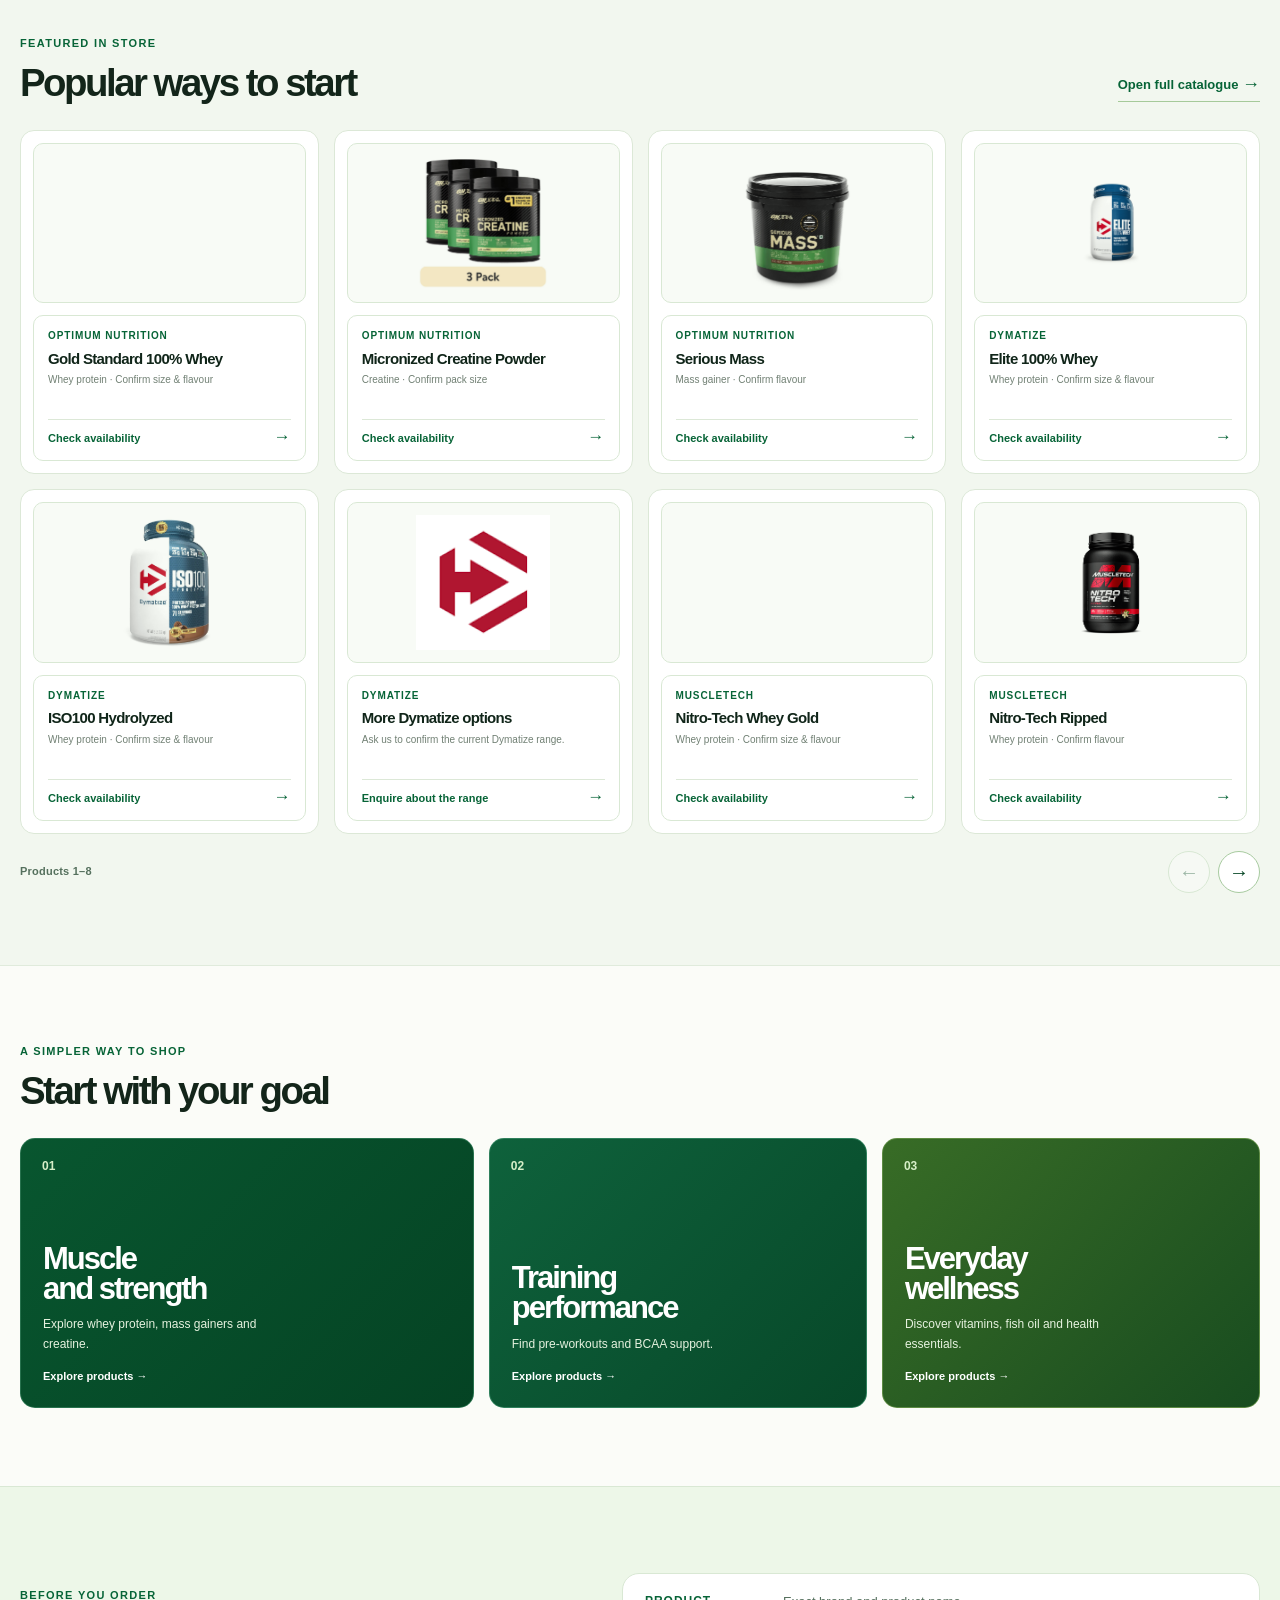
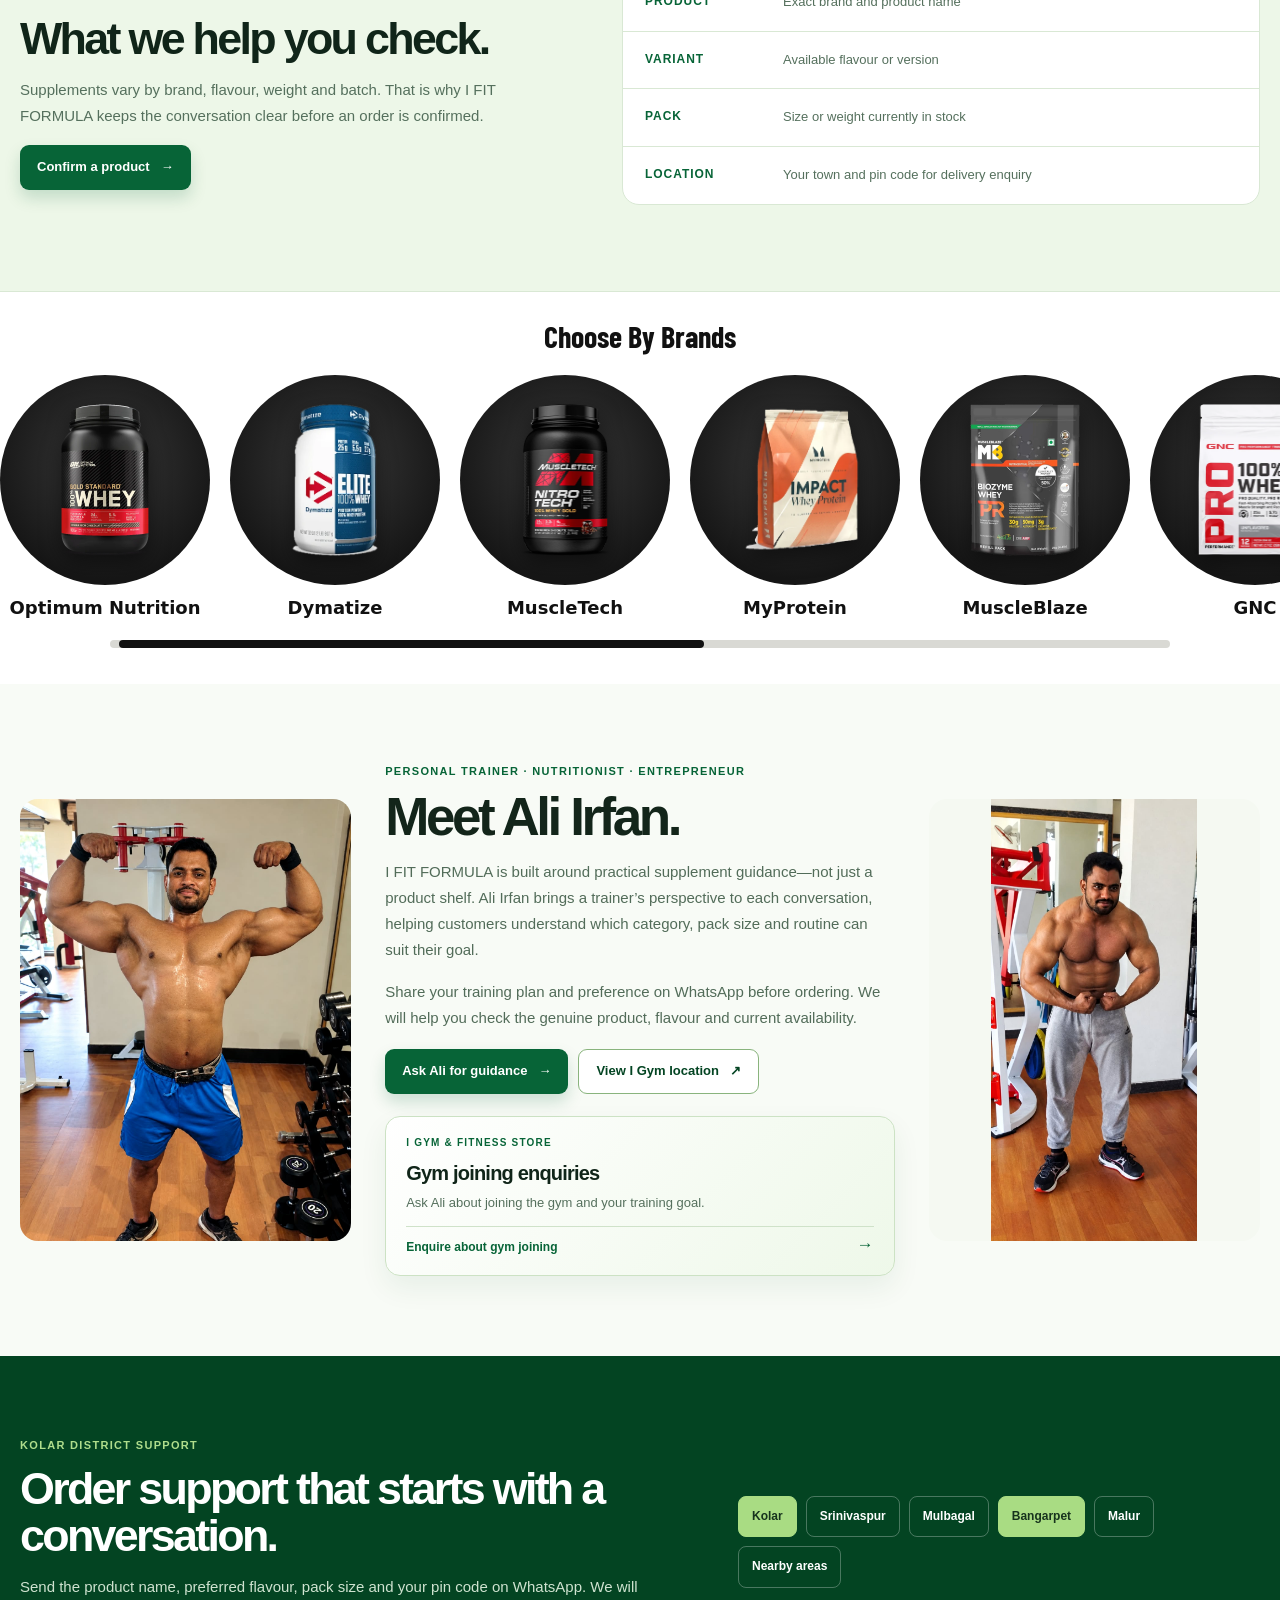
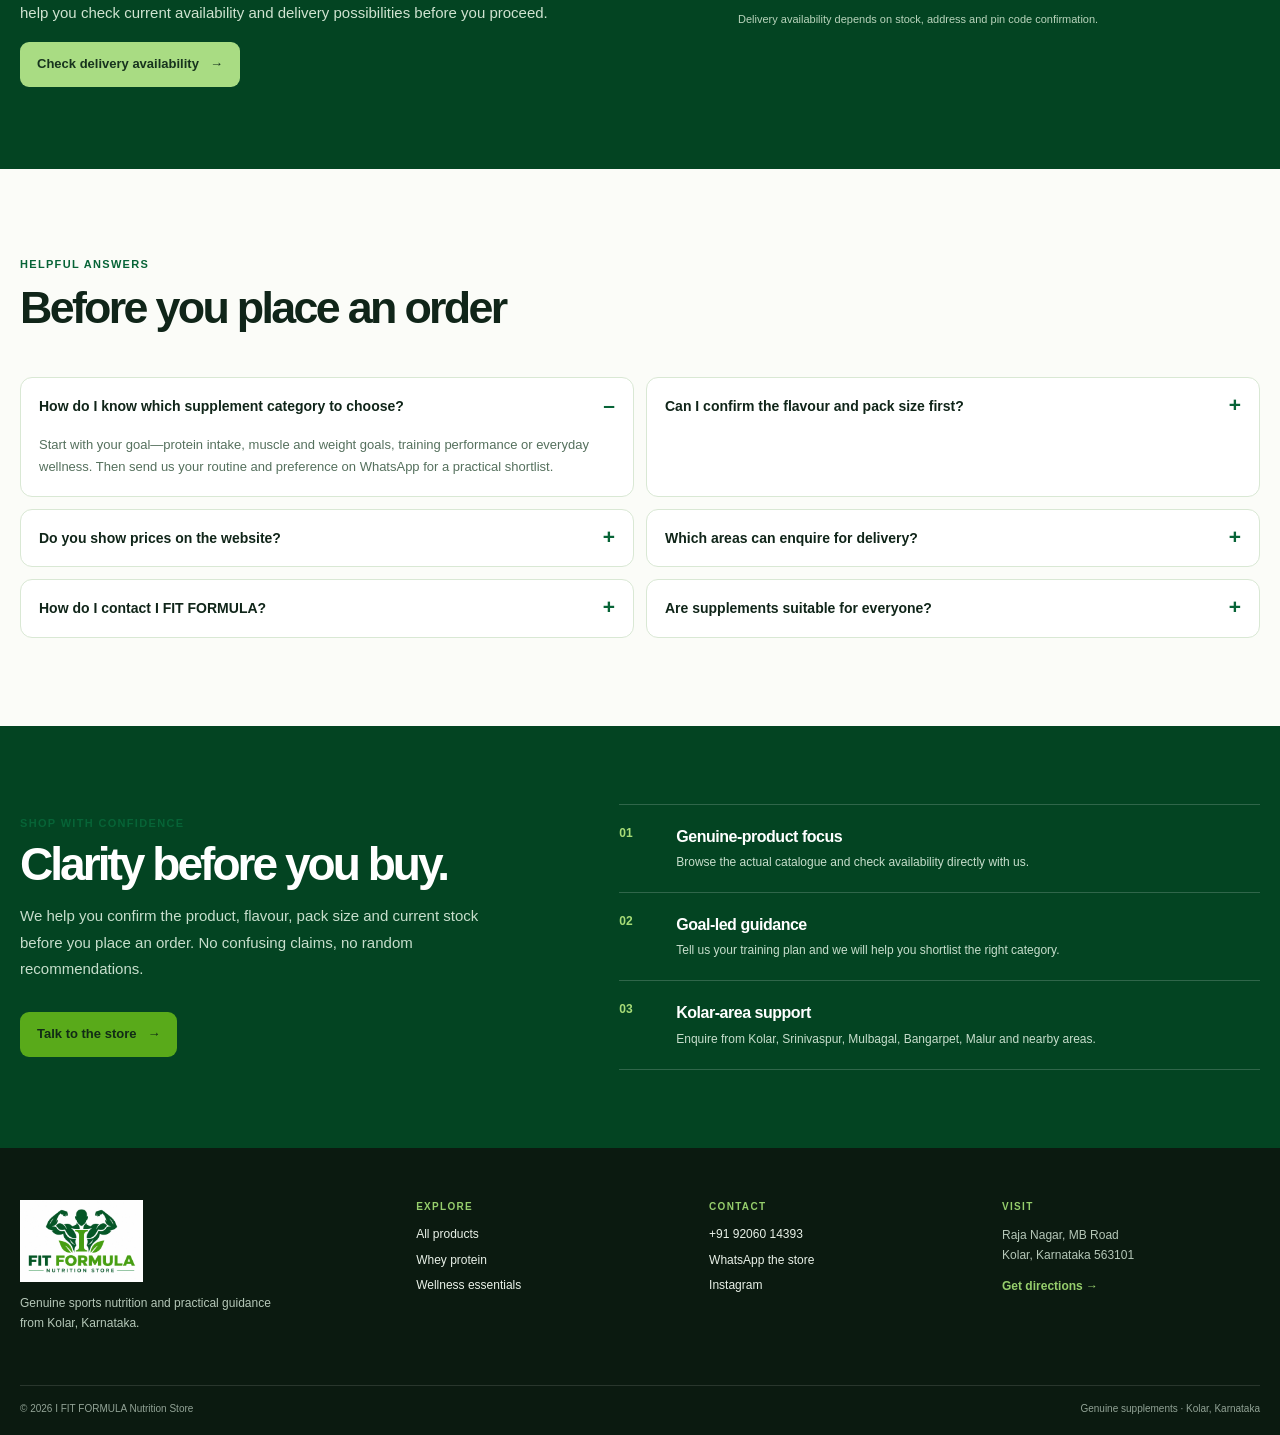
==== commit 4bb3e5b8: "Add files via upload" ====
--- a/index.html
+++ b/index.html
@@ -36,6 +36,29 @@
       .mobile-product-carousel .carousel-page.product-grid{grid-template-columns:repeat(2,minmax(0,1fr))!important;grid-template-rows:repeat(2,minmax(0,1fr));gap:10px;}
     }
 
+    /* Auto-scrolling announcement bar */
+    .utility-bar{overflow:hidden}
+    .ticker{display:flex;width:max-content;align-items:center;min-height:36px;animation:ifTicker 34s linear infinite;will-change:transform}
+    @media(hover:hover){.utility-bar:hover .ticker{animation-play-state:paused}}
+    .ticker-group{display:flex;align-items:center;gap:22px;padding-right:22px;white-space:nowrap}
+    .ticker a{text-decoration:underline;text-underline-offset:3px;color:#fff}
+    .ticker .utility-dot{display:inline-block;flex:0 0 auto}
+    .ticker .tick-offer{color:#f6cf6d}
+    @keyframes ifTicker{from{transform:translateX(0)}to{transform:translateX(-50%)}}
+    @media(prefers-reduced-motion:reduce){.utility-bar{overflow-x:auto}.ticker{animation:none}}
+    @media(max-width:680px){.ticker{min-height:34px;font-size:11px}}
+    /* Header cart button */
+    .cart-link{gap:8px!important}
+    .cart-link .cart-icon{display:block;flex:0 0 auto}
+    .cart-link .cart-text{font-style:normal;font-size:13px;font-weight:700;display:inline!important}
+
+    /* Centered logo header: logo in the middle, cart on the right, search below */
+    .top-header{grid-template-columns:1fr auto 1fr;row-gap:10px;min-height:76px}
+    .top-header .brand-lockup{grid-column:2;grid-row:1;justify-content:center}
+    .top-header .full-logo{object-position:center center}
+    .top-header .header-actions{grid-column:3;grid-row:1;justify-self:end}
+    .top-header .site-search{grid-column:1/-1;grid-row:2;width:100%;max-width:760px;justify-self:center;margin-bottom:12px}
+
     /* Shop by Category grid */
     .cat-grid-section{padding:20px 0 28px;background:#f4f4f2}
     .cat-grid-section .cat-h1{margin:0 0 4px;padding:0 14px;text-align:center;font:600 13px/1.4 system-ui,sans-serif;letter-spacing:.02em;text-transform:none;color:#4a4a4a}
@@ -72,13 +95,13 @@
   </style>
 </head>
 <body>
-  <div class="utility-bar"><div class="shell utility-inner"><span>100% genuine products</span><span class="utility-dot"></span><span>Expert guidance from Kolar</span><span class="utility-dot"></span><a href="https://wa.me/919206014393" target="_blank" rel="noopener noreferrer">WhatsApp: 92060 14393</a></div></div>
+  <div class="utility-bar" role="region" aria-label="Store announcements"><div class="ticker"><div class="ticker-group"><a href="https://wa.me/919206014393" target="_blank" rel="noopener noreferrer">WhatsApp: 92060 14393</a><i class="utility-dot"></i><span>100% original products</span><i class="utility-dot"></i><span class="tick-offer">Up to 50% off on selected products</span><i class="utility-dot"></i><span>Expert guidance from Kolar</span><i class="utility-dot"></i><a href="https://wa.me/919206014393" target="_blank" rel="noopener noreferrer">WhatsApp: 92060 14393</a><i class="utility-dot"></i><span>100% original products</span><i class="utility-dot"></i><span class="tick-offer">Up to 50% off on selected products</span><i class="utility-dot"></i><span>Expert guidance from Kolar</span><i class="utility-dot"></i></div><div class="ticker-group" aria-hidden="true"><a href="https://wa.me/919206014393" target="_blank" rel="noopener noreferrer" tabindex="-1">WhatsApp: 92060 14393</a><i class="utility-dot"></i><span>100% original products</span><i class="utility-dot"></i><span class="tick-offer">Up to 50% off on selected products</span><i class="utility-dot"></i><span>Expert guidance from Kolar</span><i class="utility-dot"></i><a href="https://wa.me/919206014393" target="_blank" rel="noopener noreferrer" tabindex="-1">WhatsApp: 92060 14393</a><i class="utility-dot"></i><span>100% original products</span><i class="utility-dot"></i><span class="tick-offer">Up to 50% off on selected products</span><i class="utility-dot"></i><span>Expert guidance from Kolar</span><i class="utility-dot"></i></div></div></div>
 
   <header class="site-header">
     <div class="shell top-header">
       <a class="brand-lockup" href="#top" aria-label="I FIT FORMULA home"><img class="full-logo" src="ifitlogo.jpeg?v=20260907" alt="I FIT FORMULA Nutrition Store"/></a>
       <label class="site-search" for="homeSearch"><span aria-hidden="true">⌕</span><input id="homeSearch" type="search" placeholder="Search whey, creatine, vitamins and more" onkeydown="if(event.key==='Enter') location.href='products.html'"/></label>
-      <div class="header-actions"><a class="help-link" href="tel:+919206014393"><span aria-hidden="true">☎</span><span><small>Need help?</small>Call us</span></a><a class="cart-link" href="products.html"><span aria-hidden="true">▢</span><b>Catalogue</b></a></div>
+      <div class="header-actions"><a class="help-link" href="tel:+919206014393"><span aria-hidden="true">☎</span><span><small>Need help?</small>Call us</span></a><a class="cart-link" href="products.html" aria-label="Shop and cart"><svg class="cart-icon" width="22" height="22" viewBox="0 0 24 24" fill="none" stroke="currentColor" stroke-width="2" stroke-linecap="round" stroke-linejoin="round" aria-hidden="true"><circle cx="9" cy="20" r="1.4"/><circle cx="18" cy="20" r="1.4"/><path d="M2 3h3l2.4 11.2a2 2 0 0 0 2 1.6h8.2a2 2 0 0 0 2-1.5L21 7H6"/></svg><em class="cart-text">Shop</em></a></div>
     </div>
     <nav class="category-nav" aria-label="Shop categories"><div class="shell category-nav-inner">
       <a href="products.html">All supplements</a><a href="products.html#/category/whey">Whey protein</a><a href="products.html#/category/mass">Mass gainers</a><a href="products.html#/category/creatine">Creatine</a><a href="products.html#/category/preworkout">Pre-workout</a><a href="products.html#/category/vitamins">Vitamins &amp; wellness</a><a href="products.html#/category/health">Health essentials</a><a class="nav-offer" href="products.html">Browse brands →</a>
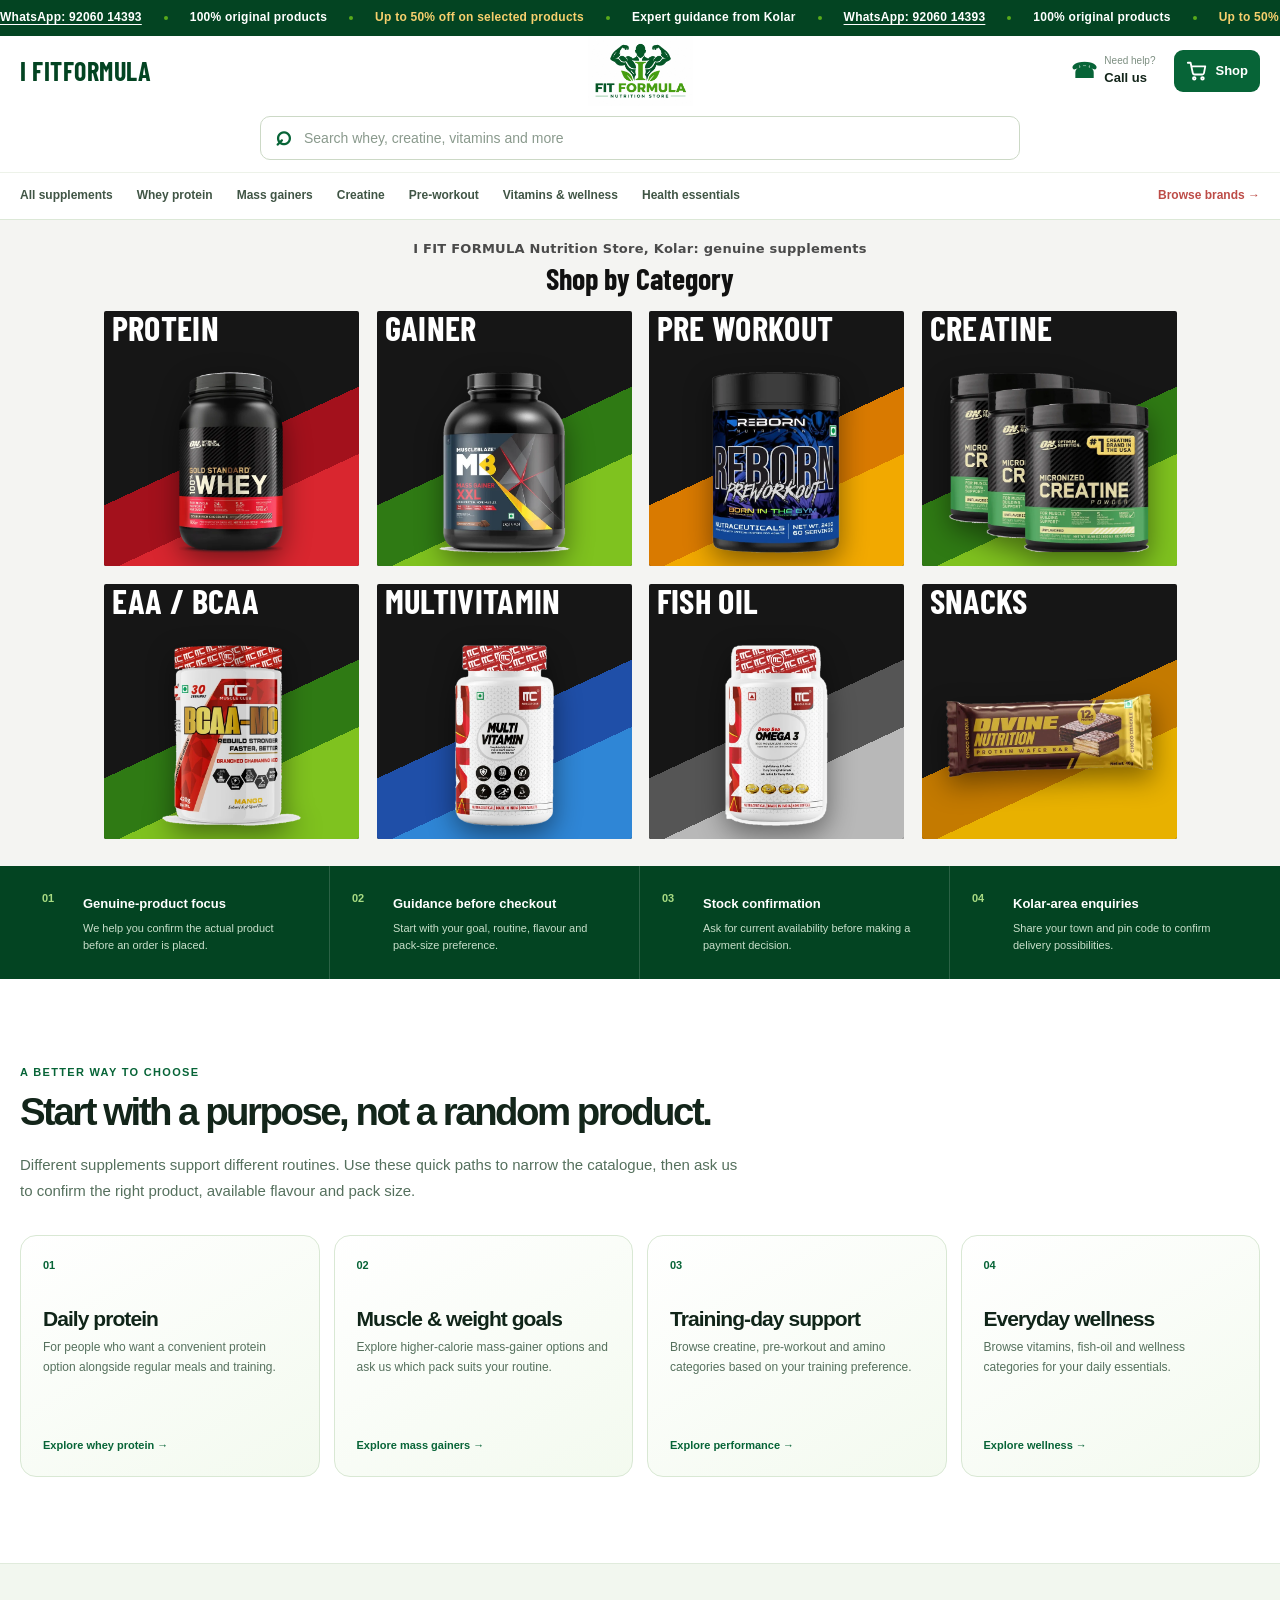
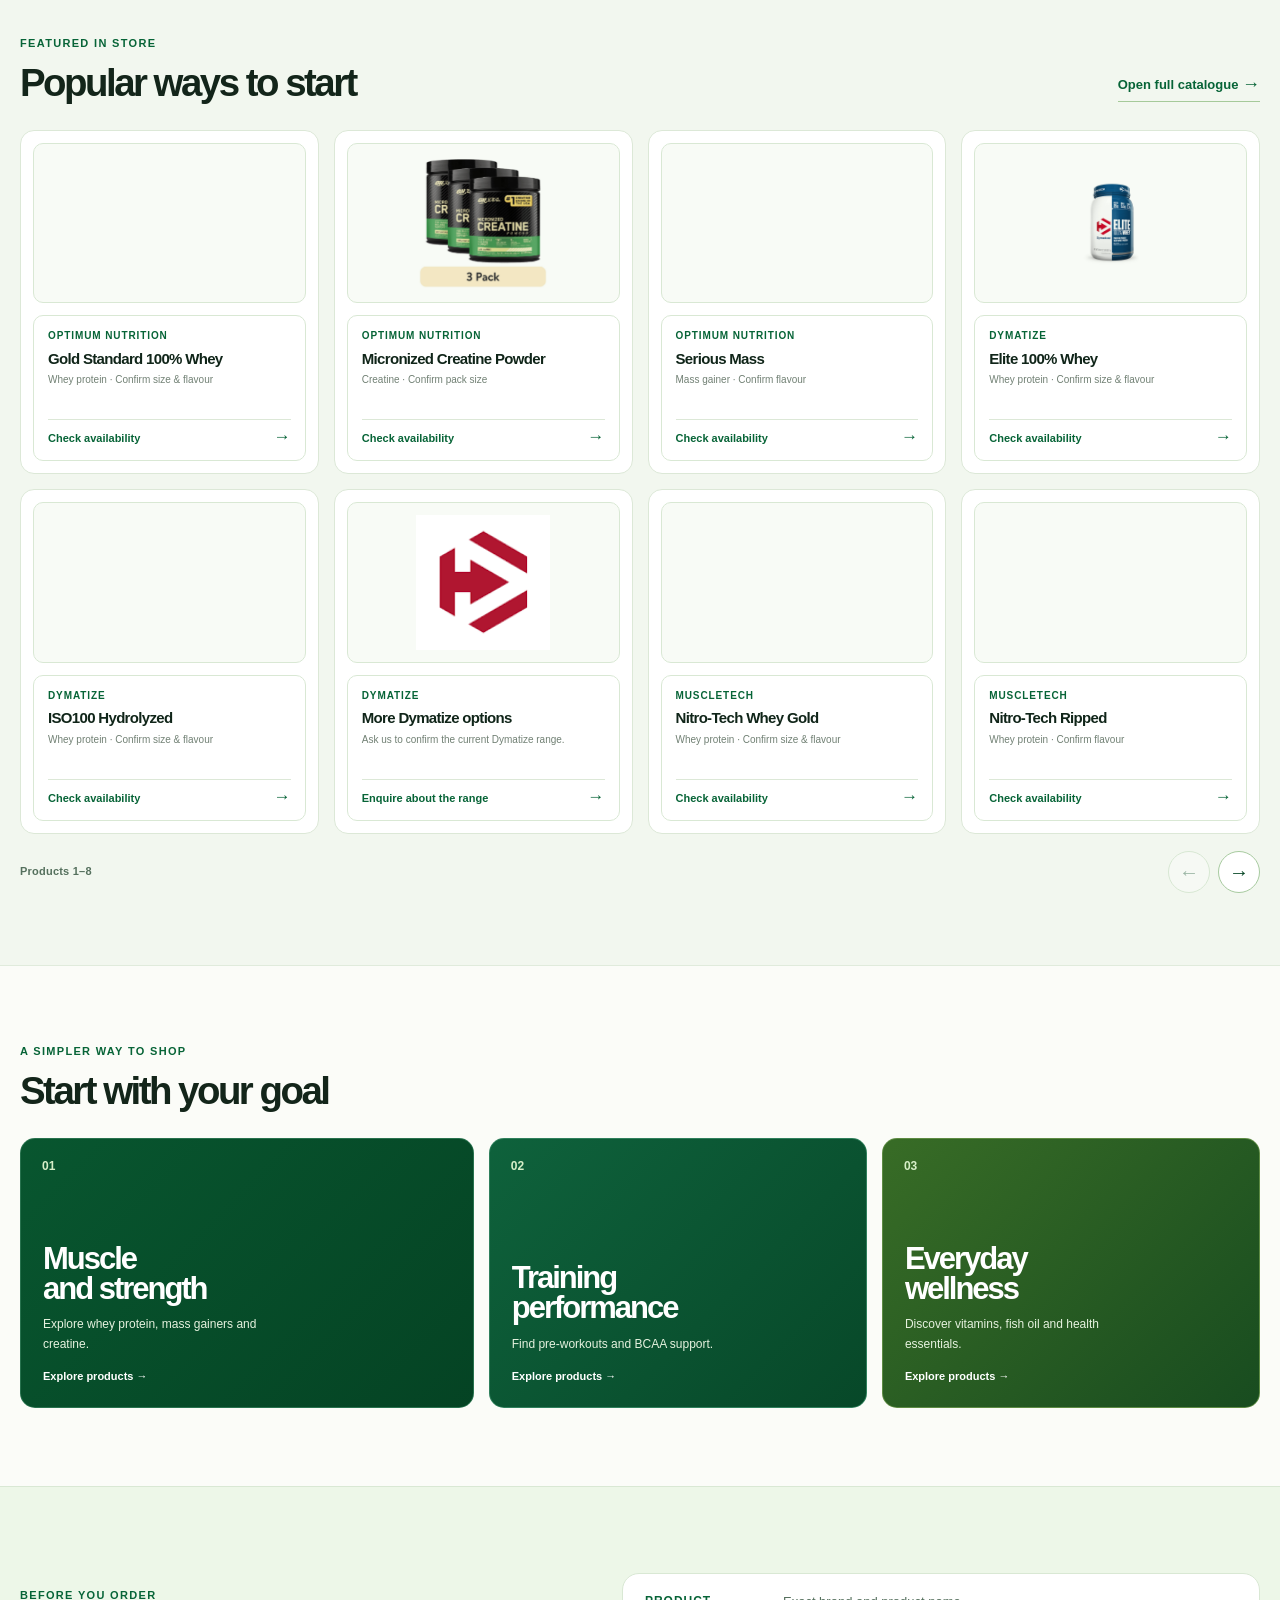
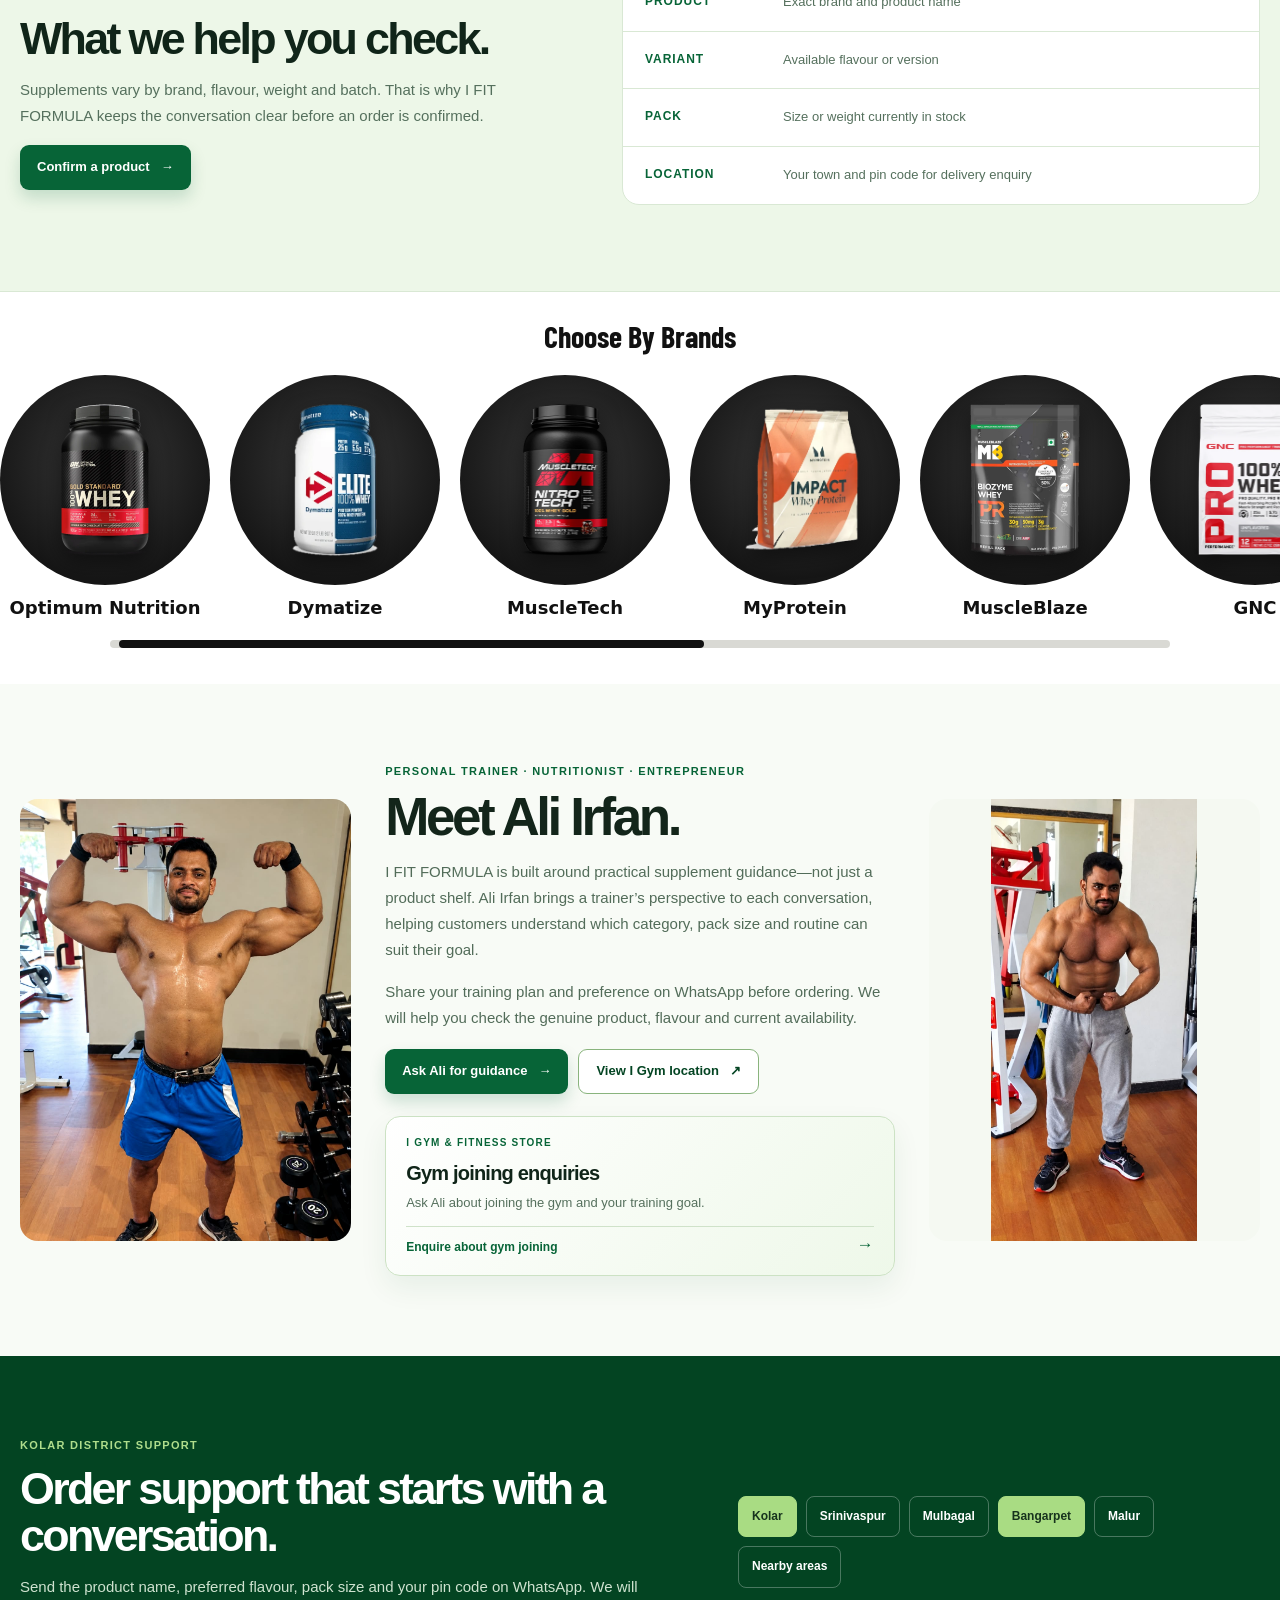
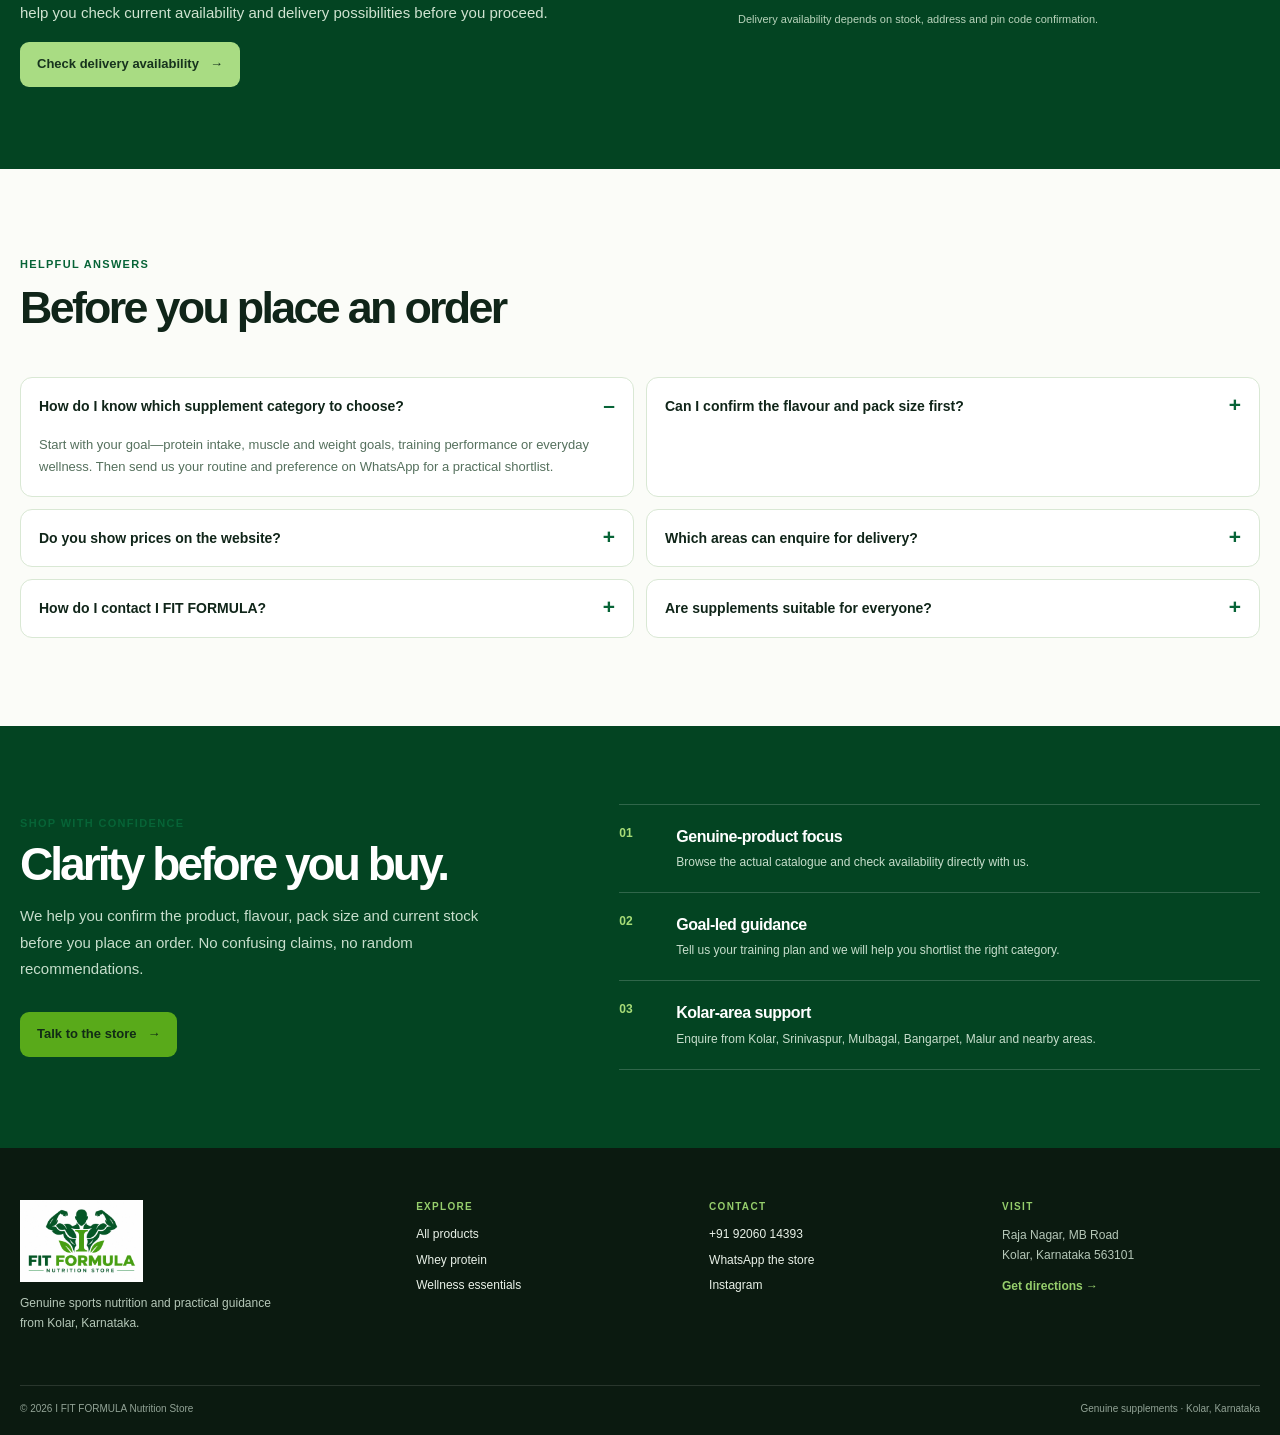
==== commit 3787c580: "Add files via upload" ====
--- a/index.html
+++ b/index.html
@@ -59,6 +59,8 @@
     .top-header .header-actions{grid-column:3;grid-row:1;justify-self:end}
     .top-header .site-search{grid-column:1/-1;grid-row:2;width:100%;max-width:760px;justify-self:center;margin-bottom:12px}
 
+    .top-header .hdr-name{grid-column:1;grid-row:1;justify-self:start;align-self:center;font:700 19px/1.02 'Barlow Condensed','Arial Narrow',Arial,sans-serif;letter-spacing:.02em;text-transform:uppercase;color:#034422;text-decoration:none}
+    @media(min-width:681px){.top-header .hdr-name br{display:none}.top-header .hdr-name{font-size:26px}}
     /* Shop by Category grid */
     .cat-grid-section{padding:20px 0 28px;background:#f4f4f2}
     .cat-grid-section .cat-h1{margin:0 0 4px;padding:0 14px;text-align:center;font:600 13px/1.4 system-ui,sans-serif;letter-spacing:.02em;text-transform:none;color:#4a4a4a}
@@ -99,6 +101,7 @@
 
   <header class="site-header">
     <div class="shell top-header">
+      <a class="hdr-name" href="#top">I FIT<br/>FORMULA</a>
       <a class="brand-lockup" href="#top" aria-label="I FIT FORMULA home"><img class="full-logo" src="ifitlogo.jpeg?v=20260907" alt="I FIT FORMULA Nutrition Store"/></a>
       <label class="site-search" for="homeSearch"><span aria-hidden="true">⌕</span><input id="homeSearch" type="search" placeholder="Search whey, creatine, vitamins and more" onkeydown="if(event.key==='Enter') location.href='products.html'"/></label>
       <div class="header-actions"><a class="help-link" href="tel:+919206014393"><span aria-hidden="true">☎</span><span><small>Need help?</small>Call us</span></a><a class="cart-link" href="products.html" aria-label="Shop and cart"><svg class="cart-icon" width="22" height="22" viewBox="0 0 24 24" fill="none" stroke="currentColor" stroke-width="2" stroke-linecap="round" stroke-linejoin="round" aria-hidden="true"><circle cx="9" cy="20" r="1.4"/><circle cx="18" cy="20" r="1.4"/><path d="M2 3h3l2.4 11.2a2 2 0 0 0 2 1.6h8.2a2 2 0 0 0 2-1.5L21 7H6"/></svg><em class="cart-text">Shop</em></a></div>
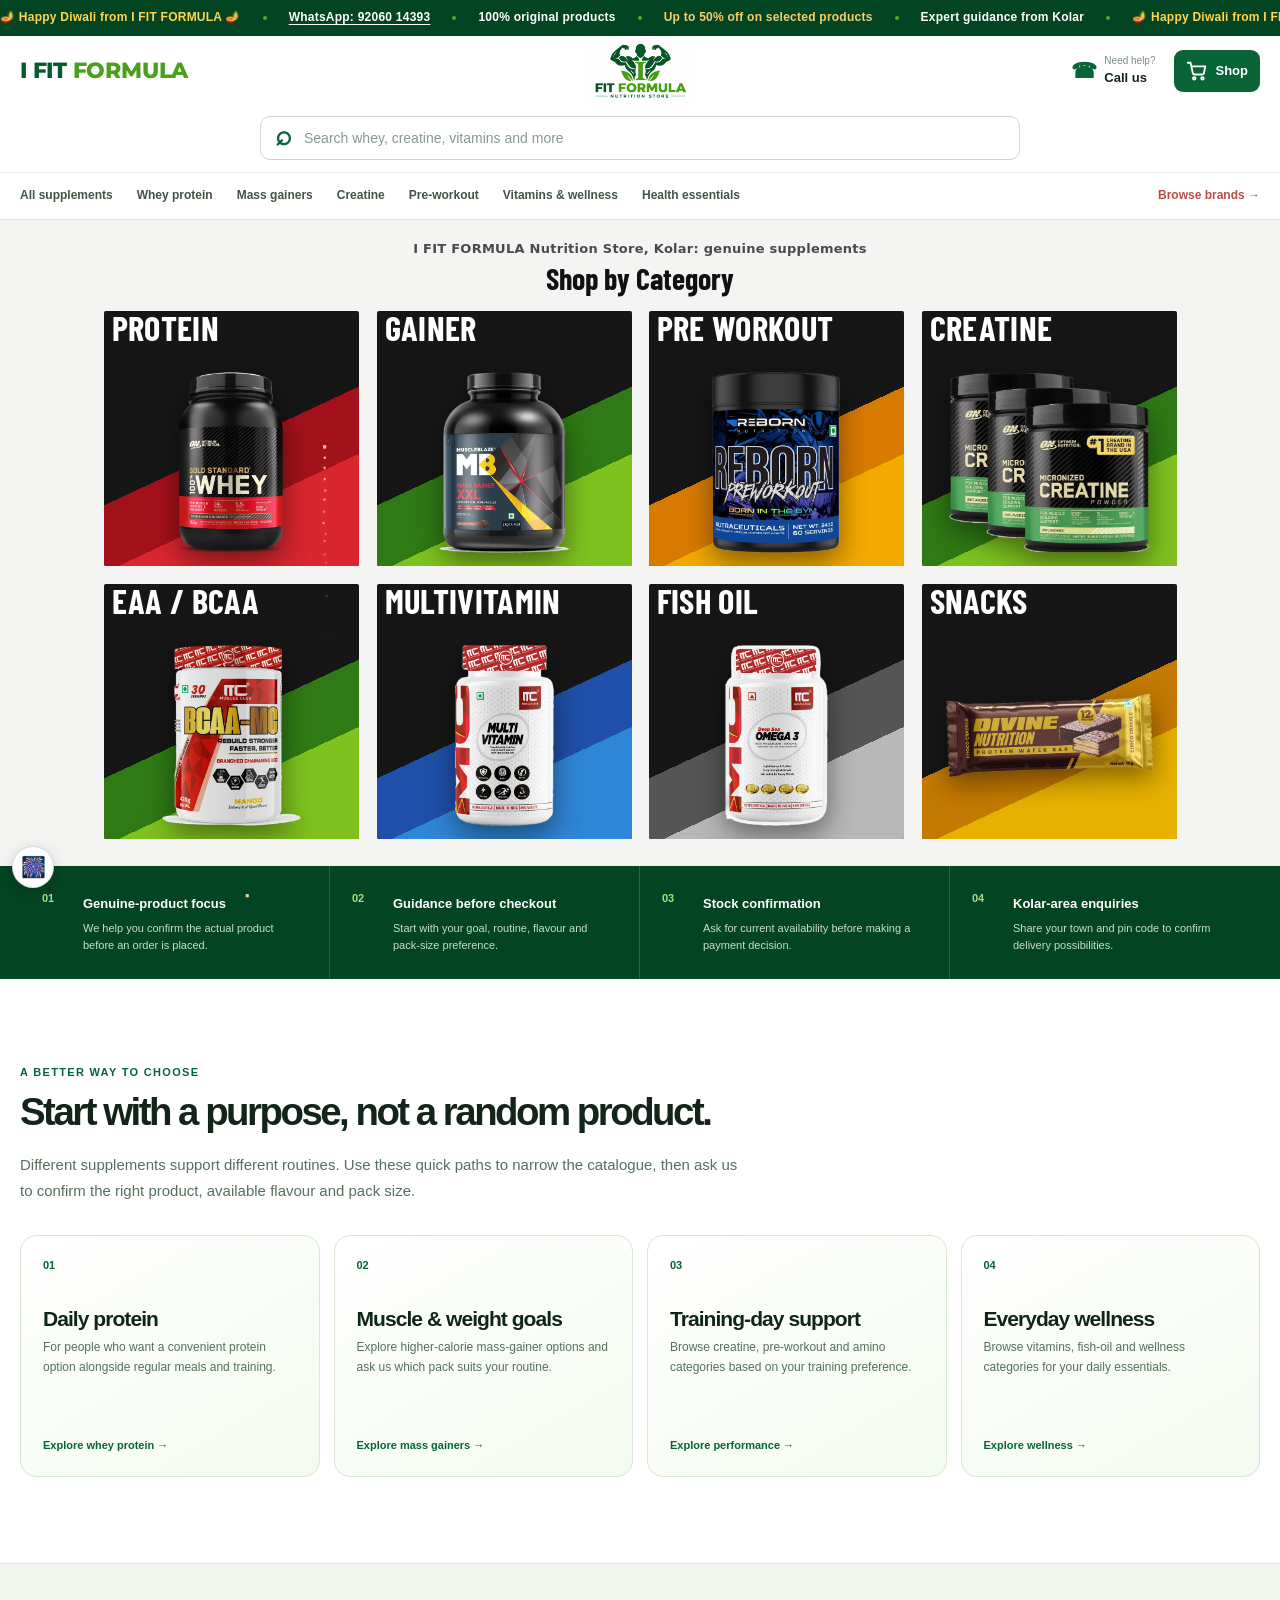
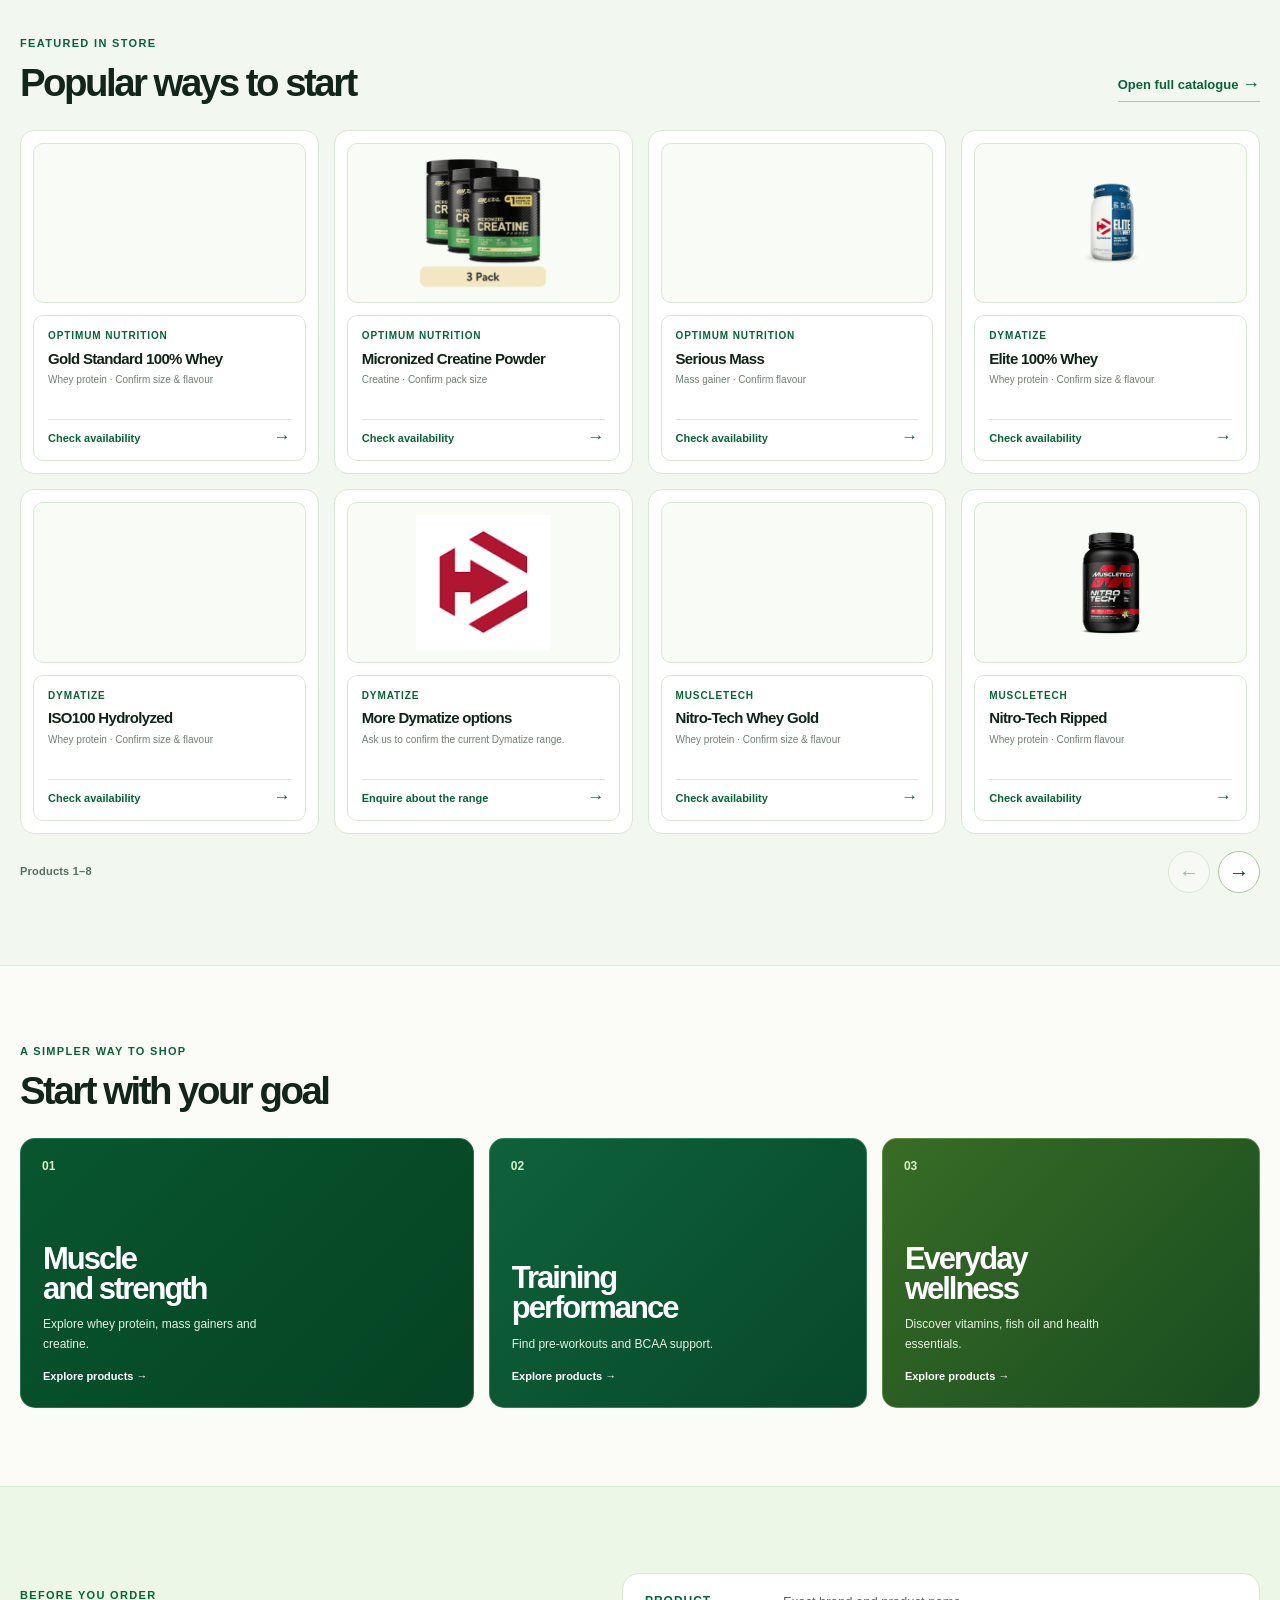
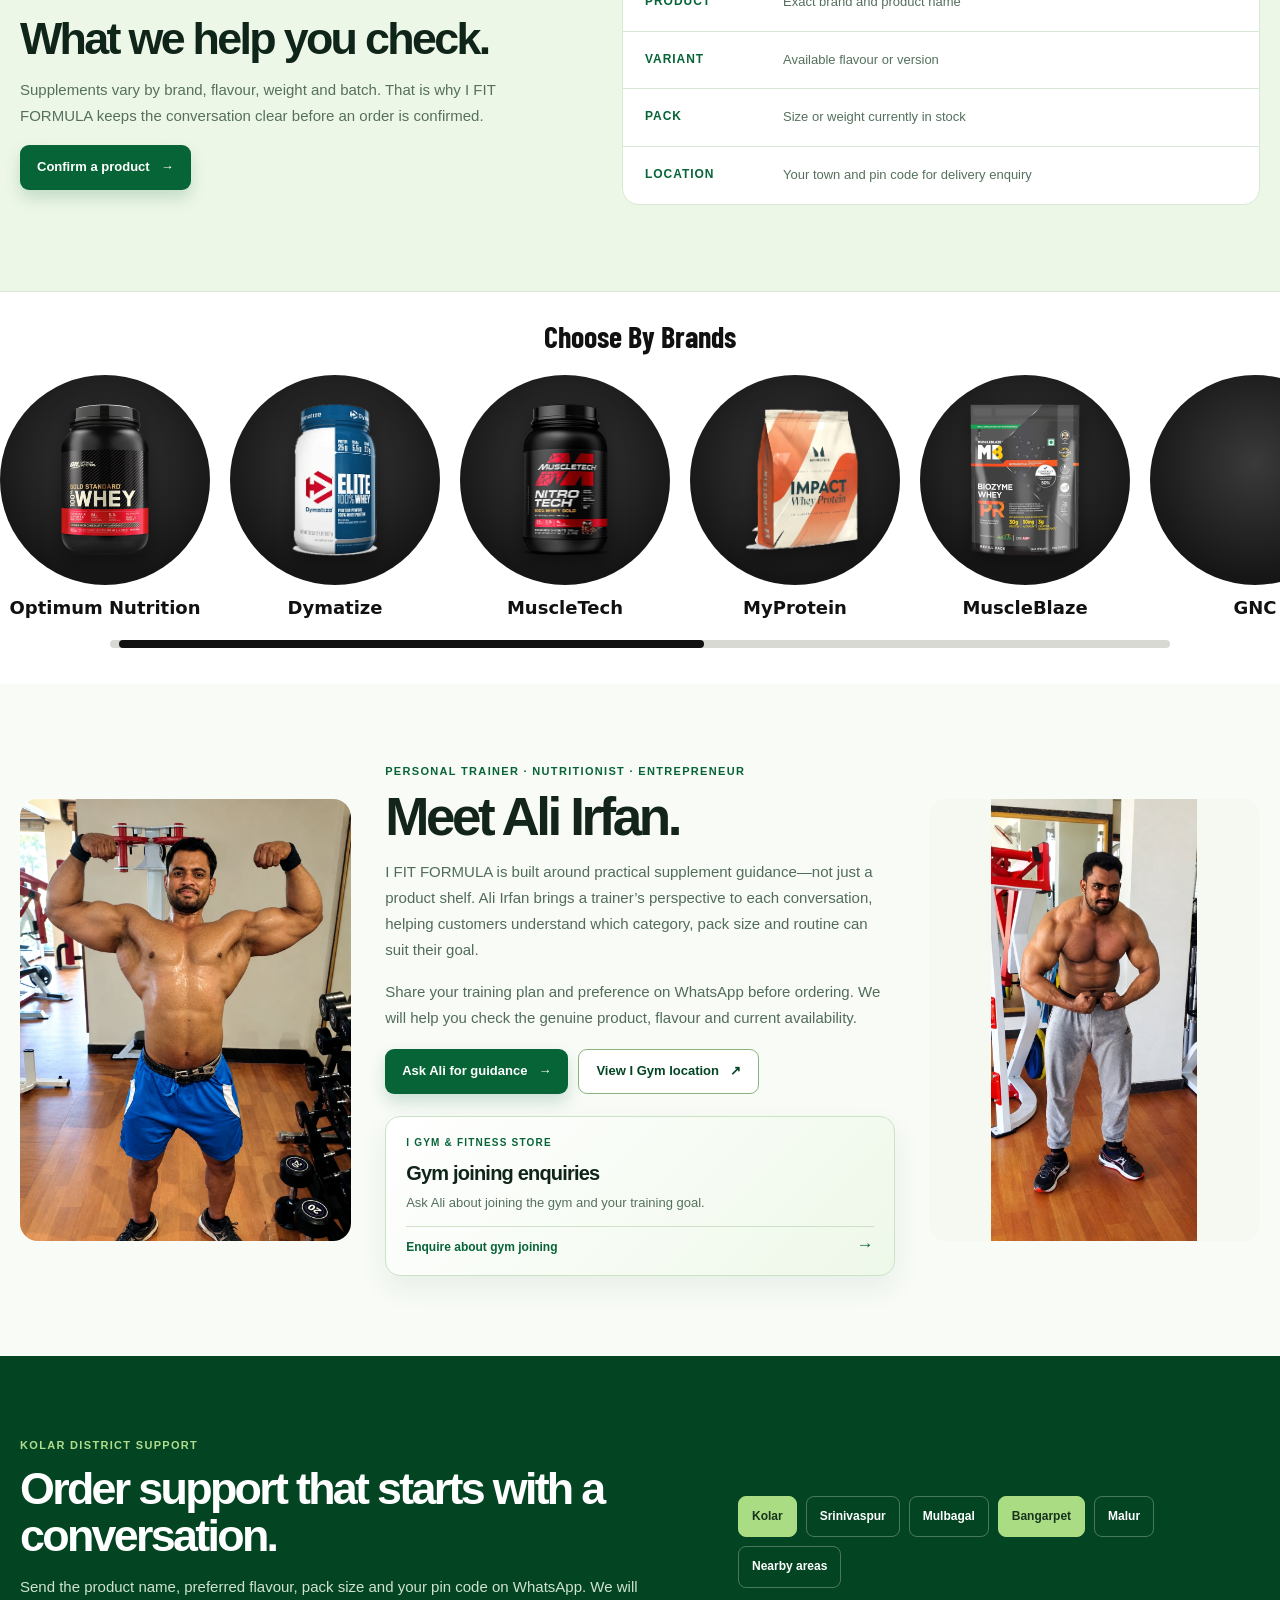
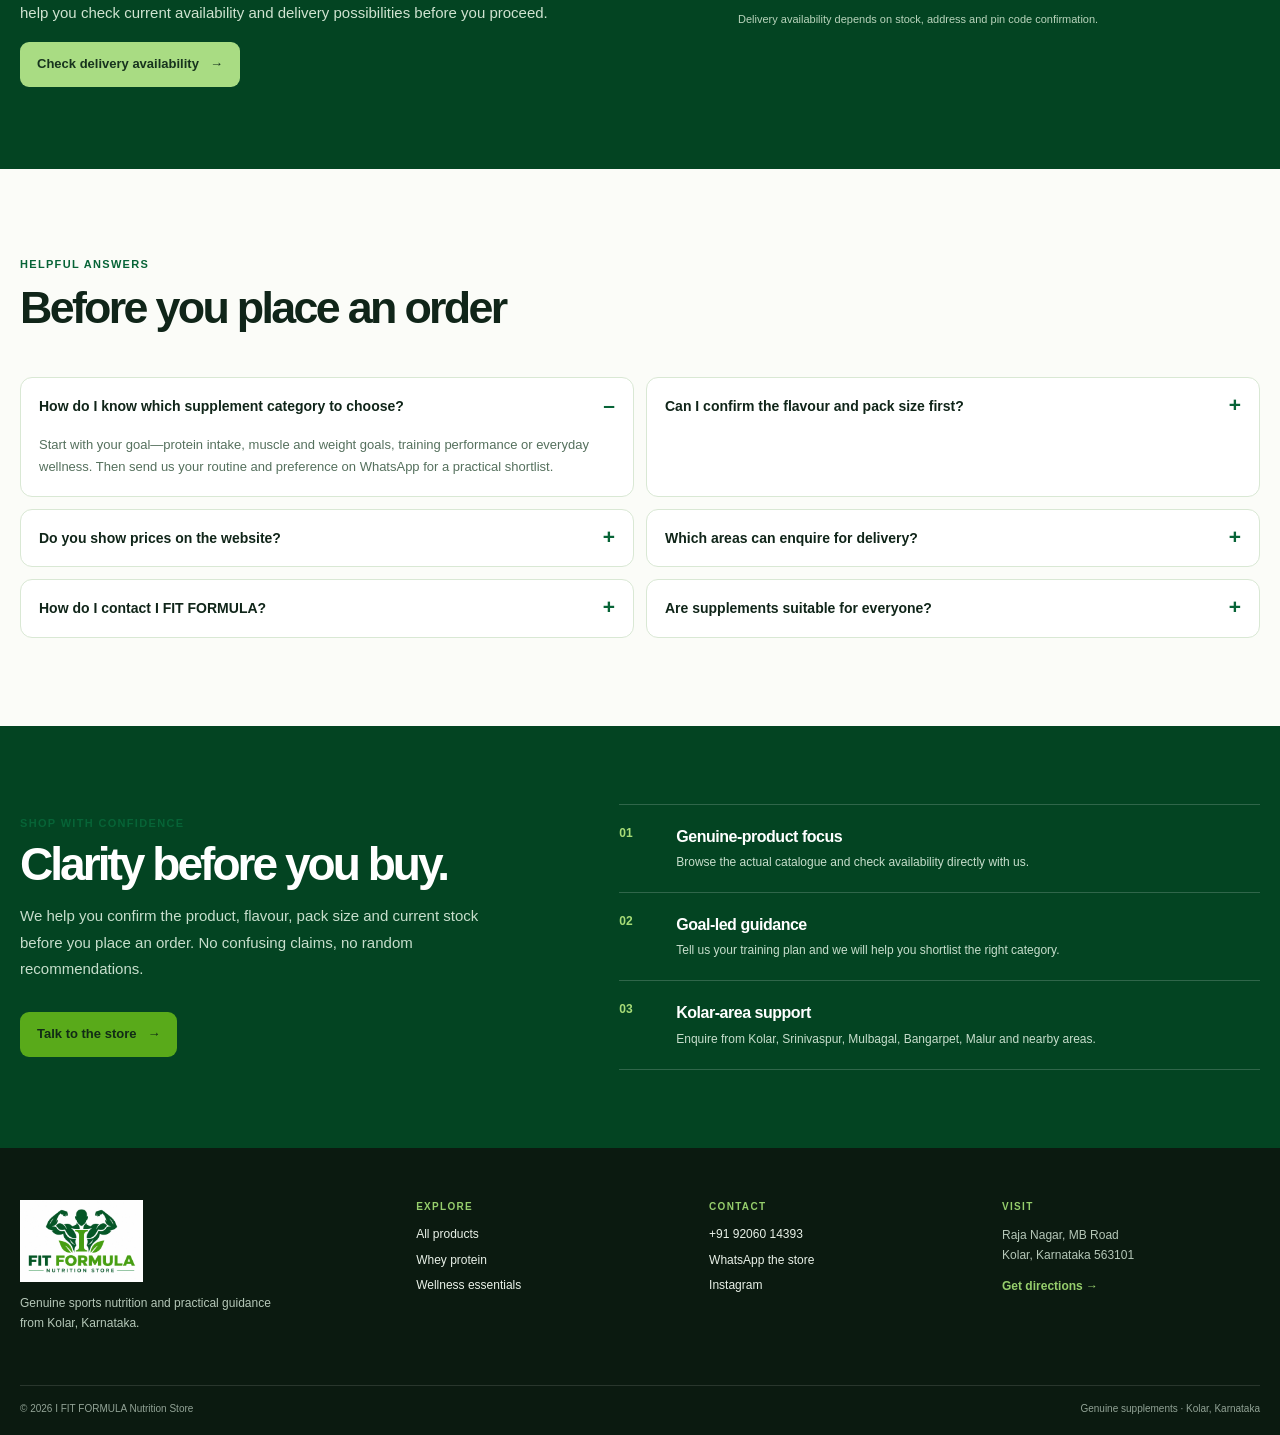
==== commit daa300f8: "Add files via upload" ====
--- a/index.html
+++ b/index.html
@@ -20,7 +20,7 @@
   </script>
   <link rel="preconnect" href="https://fonts.googleapis.com"/>
   <link rel="preconnect" href="https://fonts.gstatic.com" crossorigin/>
-  <link href="https://fonts.googleapis.com/css2?family=Barlow+Condensed:wght@700&display=swap" rel="stylesheet"/>
+  <link href="https://fonts.googleapis.com/css2?family=Barlow+Condensed:wght@700&family=Montserrat:wght@800&display=swap" rel="stylesheet"/>
   <link rel="stylesheet" href="retail-preview.css"/>
   <link rel="stylesheet" href="retail-logo.css"/>
   <link rel="stylesheet" href="retail-final.css"/>
@@ -35,6 +35,12 @@
       .mobile-product-carousel{display:block;}
       .mobile-product-carousel .carousel-page.product-grid{grid-template-columns:repeat(2,minmax(0,1fr))!important;grid-template-rows:repeat(2,minmax(0,1fr));gap:10px;}
     }
+
+    /* Diwali fireworks */
+    #fxCanvas{position:fixed;left:0;top:0;width:100vw;height:100vh;pointer-events:none;z-index:90}
+    .fx-toggle{position:fixed;left:12px;bottom:calc(12px + env(safe-area-inset-bottom,0px));width:42px;height:42px;border-radius:50%;border:1px solid rgba(0,0,0,.14);background:#fff;box-shadow:0 4px 14px rgba(0,0,0,.18);font-size:20px;line-height:1;display:grid;place-items:center;cursor:pointer;z-index:95;padding:0}
+    .fx-toggle[aria-pressed="false"]{opacity:.55;filter:grayscale(1)}
+    .ticker .tick-diwali{color:#ffd54f}
 
     /* Auto-scrolling announcement bar */
     .utility-bar{overflow:hidden}
@@ -59,8 +65,11 @@
     .top-header .header-actions{grid-column:3;grid-row:1;justify-self:end}
     .top-header .site-search{grid-column:1/-1;grid-row:2;width:100%;max-width:760px;justify-self:center;margin-bottom:12px}
 
-    .top-header .hdr-name{grid-column:1;grid-row:1;justify-self:start;align-self:center;font:700 19px/1.02 'Barlow Condensed','Arial Narrow',Arial,sans-serif;letter-spacing:.02em;text-transform:uppercase;color:#034422;text-decoration:none}
-    @media(min-width:681px){.top-header .hdr-name br{display:none}.top-header .hdr-name{font-size:26px}}
+    .top-header .hdr-name{grid-column:1;grid-row:1;justify-self:start;align-self:center;white-space:nowrap;font:800 clamp(10px,3.4vw,15px)/1 'Montserrat','Arial Black',Arial,sans-serif;letter-spacing:-.01em;text-transform:uppercase;text-decoration:none}
+    .hdr-name .n-dark{color:#075a2c}
+    .hdr-name .n-leaf{color:#4a9f1c}
+    @media(max-width:680px){.top-header{column-gap:8px}.top-header .full-logo{width:92px;height:58px}}
+    @media(min-width:681px){.top-header .hdr-name{font-size:22px}}
     /* Shop by Category grid */
     .cat-grid-section{padding:20px 0 28px;background:#f4f4f2}
     .cat-grid-section .cat-h1{margin:0 0 4px;padding:0 14px;text-align:center;font:600 13px/1.4 system-ui,sans-serif;letter-spacing:.02em;text-transform:none;color:#4a4a4a}
@@ -97,11 +106,13 @@
   </style>
 </head>
 <body>
-  <div class="utility-bar" role="region" aria-label="Store announcements"><div class="ticker"><div class="ticker-group"><a href="https://wa.me/919206014393" target="_blank" rel="noopener noreferrer">WhatsApp: 92060 14393</a><i class="utility-dot"></i><span>100% original products</span><i class="utility-dot"></i><span class="tick-offer">Up to 50% off on selected products</span><i class="utility-dot"></i><span>Expert guidance from Kolar</span><i class="utility-dot"></i><a href="https://wa.me/919206014393" target="_blank" rel="noopener noreferrer">WhatsApp: 92060 14393</a><i class="utility-dot"></i><span>100% original products</span><i class="utility-dot"></i><span class="tick-offer">Up to 50% off on selected products</span><i class="utility-dot"></i><span>Expert guidance from Kolar</span><i class="utility-dot"></i></div><div class="ticker-group" aria-hidden="true"><a href="https://wa.me/919206014393" target="_blank" rel="noopener noreferrer" tabindex="-1">WhatsApp: 92060 14393</a><i class="utility-dot"></i><span>100% original products</span><i class="utility-dot"></i><span class="tick-offer">Up to 50% off on selected products</span><i class="utility-dot"></i><span>Expert guidance from Kolar</span><i class="utility-dot"></i><a href="https://wa.me/919206014393" target="_blank" rel="noopener noreferrer" tabindex="-1">WhatsApp: 92060 14393</a><i class="utility-dot"></i><span>100% original products</span><i class="utility-dot"></i><span class="tick-offer">Up to 50% off on selected products</span><i class="utility-dot"></i><span>Expert guidance from Kolar</span><i class="utility-dot"></i></div></div></div>
+  <canvas id="fxCanvas" aria-hidden="true"></canvas>
+  <button id="fxToggle" class="fx-toggle" type="button" aria-pressed="true" aria-label="Turn Diwali fireworks off" title="Fireworks on/off">🎆</button>
+  <div class="utility-bar" role="region" aria-label="Store announcements"><div class="ticker"><div class="ticker-group"><span class="tick-diwali">🪔 Happy Diwali from I FIT FORMULA 🪔</span><i class="utility-dot"></i><a href="https://wa.me/919206014393" target="_blank" rel="noopener noreferrer">WhatsApp: 92060 14393</a><i class="utility-dot"></i><span>100% original products</span><i class="utility-dot"></i><span class="tick-offer">Up to 50% off on selected products</span><i class="utility-dot"></i><span>Expert guidance from Kolar</span><i class="utility-dot"></i><span class="tick-diwali">🪔 Happy Diwali from I FIT FORMULA 🪔</span><i class="utility-dot"></i><a href="https://wa.me/919206014393" target="_blank" rel="noopener noreferrer">WhatsApp: 92060 14393</a><i class="utility-dot"></i><span>100% original products</span><i class="utility-dot"></i><span class="tick-offer">Up to 50% off on selected products</span><i class="utility-dot"></i><span>Expert guidance from Kolar</span><i class="utility-dot"></i></div><div class="ticker-group" aria-hidden="true"><span class="tick-diwali">🪔 Happy Diwali from I FIT FORMULA 🪔</span><i class="utility-dot"></i><a href="https://wa.me/919206014393" target="_blank" rel="noopener noreferrer" tabindex="-1">WhatsApp: 92060 14393</a><i class="utility-dot"></i><span>100% original products</span><i class="utility-dot"></i><span class="tick-offer">Up to 50% off on selected products</span><i class="utility-dot"></i><span>Expert guidance from Kolar</span><i class="utility-dot"></i><span class="tick-diwali">🪔 Happy Diwali from I FIT FORMULA 🪔</span><i class="utility-dot"></i><a href="https://wa.me/919206014393" target="_blank" rel="noopener noreferrer" tabindex="-1">WhatsApp: 92060 14393</a><i class="utility-dot"></i><span>100% original products</span><i class="utility-dot"></i><span class="tick-offer">Up to 50% off on selected products</span><i class="utility-dot"></i><span>Expert guidance from Kolar</span><i class="utility-dot"></i></div></div></div>
 
   <header class="site-header">
     <div class="shell top-header">
-      <a class="hdr-name" href="#top">I FIT<br/>FORMULA</a>
+      <a class="hdr-name" href="#top" aria-label="I FIT FORMULA"><span class="n-dark">I FIT</span> <span class="n-leaf">FORMULA</span></a>
       <a class="brand-lockup" href="#top" aria-label="I FIT FORMULA home"><img class="full-logo" src="ifitlogo.jpeg?v=20260907" alt="I FIT FORMULA Nutrition Store"/></a>
       <label class="site-search" for="homeSearch"><span aria-hidden="true">⌕</span><input id="homeSearch" type="search" placeholder="Search whey, creatine, vitamins and more" onkeydown="if(event.key==='Enter') location.href='products.html'"/></label>
       <div class="header-actions"><a class="help-link" href="tel:+919206014393"><span aria-hidden="true">☎</span><span><small>Need help?</small>Call us</span></a><a class="cart-link" href="products.html" aria-label="Shop and cart"><svg class="cart-icon" width="22" height="22" viewBox="0 0 24 24" fill="none" stroke="currentColor" stroke-width="2" stroke-linecap="round" stroke-linejoin="round" aria-hidden="true"><circle cx="9" cy="20" r="1.4"/><circle cx="18" cy="20" r="1.4"/><path d="M2 3h3l2.4 11.2a2 2 0 0 0 2 1.6h8.2a2 2 0 0 0 2-1.5L21 7H6"/></svg><em class="cart-text">Shop</em></a></div>
@@ -321,5 +332,89 @@
       update();
     }());
   </script>
+  <script>
+    (function () {
+      var canvas = document.getElementById('fxCanvas');
+      var btn = document.getElementById('fxToggle');
+      if (!canvas || !canvas.getContext || !btn) return;
+      var ctx = canvas.getContext('2d');
+      var reduce = window.matchMedia && window.matchMedia('(prefers-reduced-motion: reduce)').matches;
+      var enabled = !reduce;
+      try { if (localStorage.getItem('ifit-fx') === 'off') enabled = false; } catch (e) {}
+      var W = 0, H = 0, small = false, raf = null, timer = null;
+      var parts = [], rockets = [];
+      var COLORS = ['#ffb300', '#ff6d00', '#e53935', '#d81b60', '#43a047', '#1e88e5', '#8e24aa', '#f9a825'];
+
+      function rnd(a, b) { return a + Math.random() * (b - a); }
+      function pick() { return COLORS[(Math.random() * COLORS.length) | 0]; }
+      function resize() {
+        var dpr = Math.min(window.devicePixelRatio || 1, 1.5);
+        W = window.innerWidth; H = window.innerHeight; small = W < 681;
+        canvas.width = Math.round(W * dpr); canvas.height = Math.round(H * dpr);
+        ctx.setTransform(dpr, 0, 0, dpr, 0, 0);
+      }
+      function ensure() { if (!raf && !document.hidden) raf = window.requestAnimationFrame(frame); }
+      function burst(x, y, n, color) {
+        var second = pick(), top = small ? 4.2 : 5.6;
+        for (var i = 0; i < n; i++) {
+          var a = Math.random() * Math.PI * 2, sp = rnd(1, top);
+          parts.push({ x: x, y: y, vx: Math.cos(a) * sp, vy: Math.sin(a) * sp, life: 0, max: rnd(55, 95), color: Math.random() < 0.65 ? color : second, size: rnd(1.2, 2.5) });
+        }
+        if (parts.length > 450) parts.splice(0, parts.length - 450);
+        ensure();
+      }
+      function launch() {
+        rockets.push({ x: rnd(W * 0.1, W * 0.9), y: H + 10, vy: -rnd(7, 10), ty: rnd(H * 0.12, H * 0.5), color: pick() });
+        ensure();
+      }
+      function frame() {
+        raf = null;
+        ctx.clearRect(0, 0, W, H);
+        var i, p, r;
+        for (i = rockets.length - 1; i >= 0; i--) {
+          r = rockets[i]; r.y += r.vy;
+          parts.push({ x: r.x, y: r.y, vx: rnd(-0.2, 0.2), vy: rnd(0.3, 0.8), life: 0, max: rnd(12, 22), color: '#ffcc80', size: 1.3 });
+          ctx.globalAlpha = 1; ctx.fillStyle = '#fff3c4'; ctx.fillRect(r.x - 1.5, r.y - 1.5, 3, 3);
+          if (r.y <= r.ty) { burst(r.x, r.y, small ? 46 : 80, r.color); rockets.splice(i, 1); }
+        }
+        for (i = parts.length - 1; i >= 0; i--) {
+          p = parts[i]; p.life++;
+          if (p.life >= p.max) { parts.splice(i, 1); continue; }
+          p.vx *= 0.985; p.vy = p.vy * 0.985 + 0.045; p.x += p.vx; p.y += p.vy;
+          ctx.globalAlpha = 1 - p.life / p.max; ctx.fillStyle = p.color;
+          ctx.beginPath(); ctx.arc(p.x, p.y, p.size, 0, 6.2832); ctx.fill();
+        }
+        ctx.globalAlpha = 1;
+        if (parts.length || rockets.length) ensure();
+      }
+      function schedule() {
+        clearTimeout(timer);
+        timer = setTimeout(function () {
+          if (enabled && !document.hidden) { launch(); if (!small && Math.random() < 0.4) setTimeout(launch, 250); }
+          schedule();
+        }, rnd(1800, 3400));
+      }
+      function setEnabled(on) {
+        enabled = on;
+        btn.setAttribute('aria-pressed', on ? 'true' : 'false');
+        btn.setAttribute('aria-label', on ? 'Turn Diwali fireworks off' : 'Turn Diwali fireworks on');
+        try { localStorage.setItem('ifit-fx', on ? 'on' : 'off'); } catch (e) {}
+        if (!on) { parts.length = 0; rockets.length = 0; ctx.clearRect(0, 0, W, H); }
+        else { launch(); }
+      }
+      btn.addEventListener('click', function () { if (reduce && !enabled) { enabled = true; } setEnabled(!enabled); });
+      document.addEventListener('pointerdown', function (e) {
+        if (!enabled || (e.target && e.target.closest && e.target.closest('#fxToggle'))) return;
+        burst(e.clientX, e.clientY, small ? 26 : 38, pick());
+      }, { passive: true });
+      document.addEventListener('visibilitychange', function () { if (document.hidden) { if (raf) { cancelAnimationFrame(raf); raf = null; } } else { ensure(); } });
+      window.addEventListener('resize', resize, { passive: true });
+      resize();
+      btn.setAttribute('aria-pressed', enabled ? 'true' : 'false');
+      if (!enabled) btn.setAttribute('aria-label', 'Turn Diwali fireworks on');
+      schedule();
+      if (enabled) setTimeout(launch, 700);
+    }());
+  </script>
 </body>
 </html>
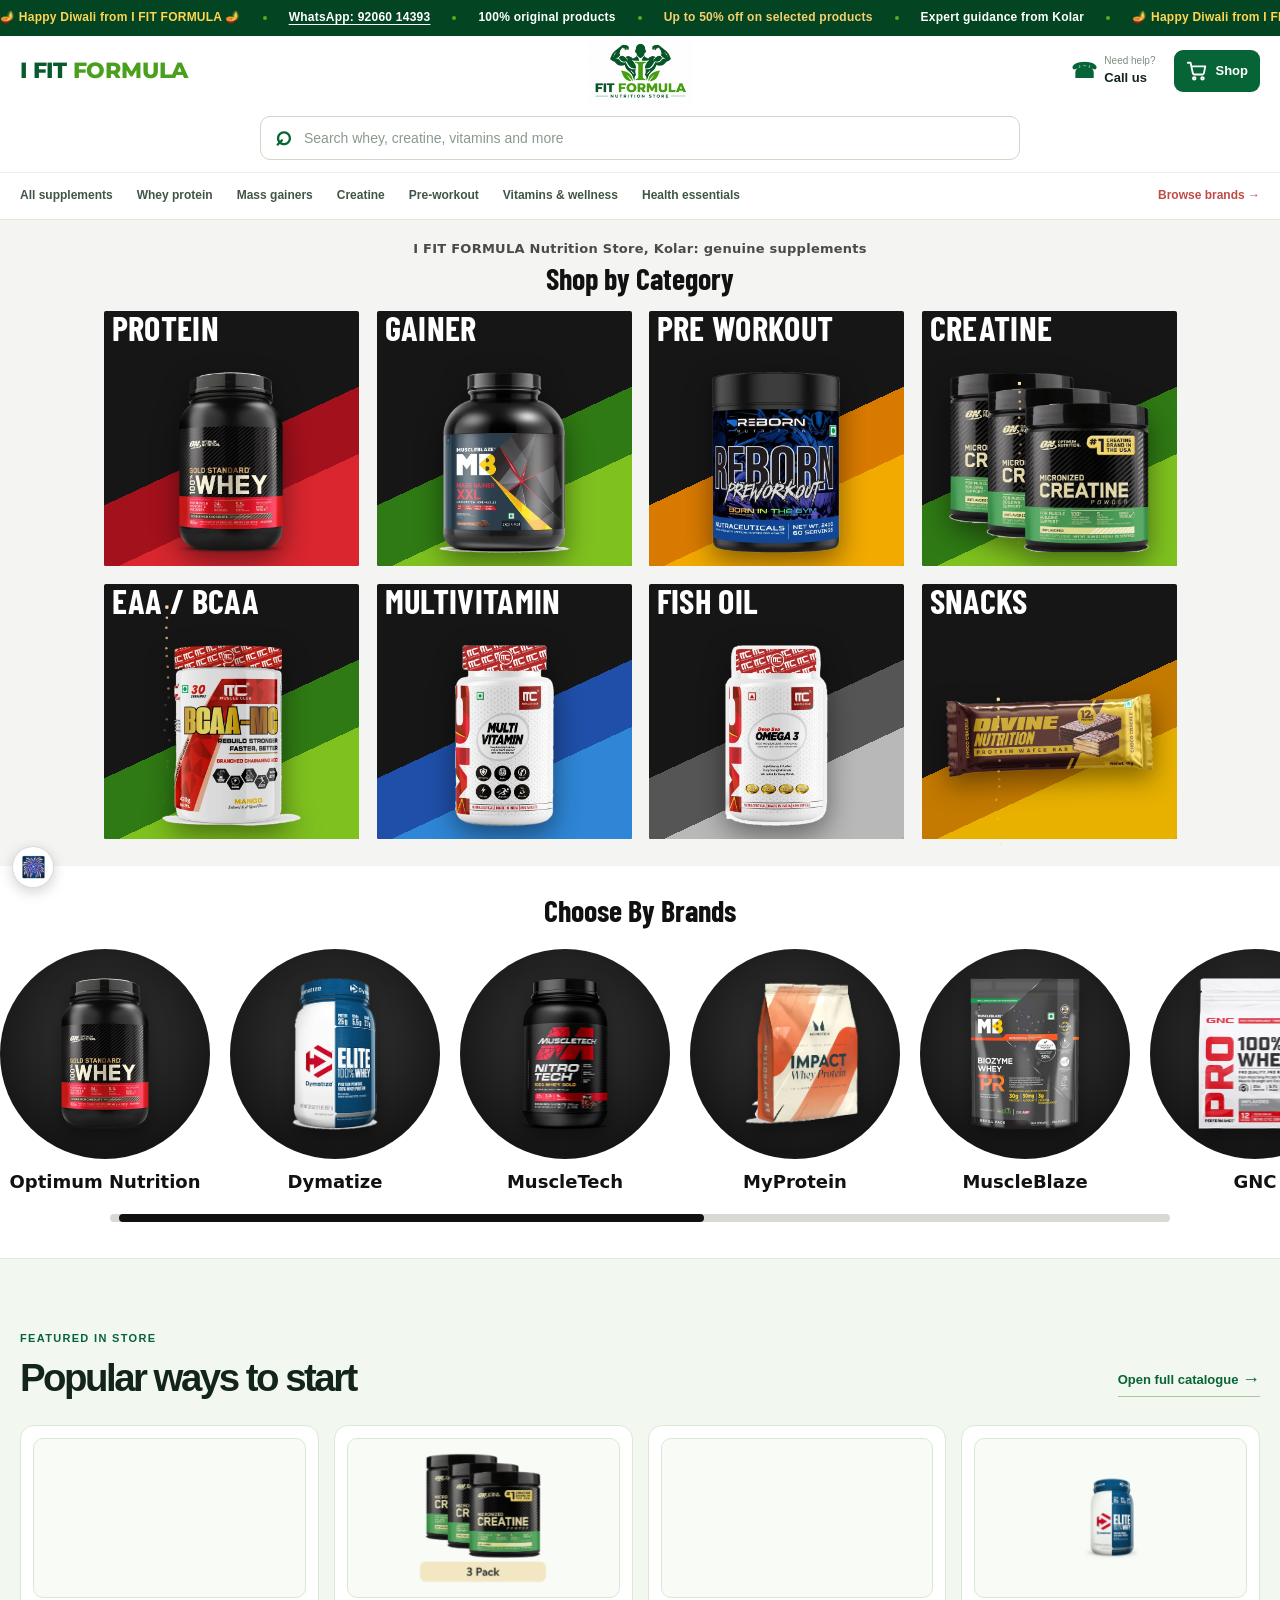
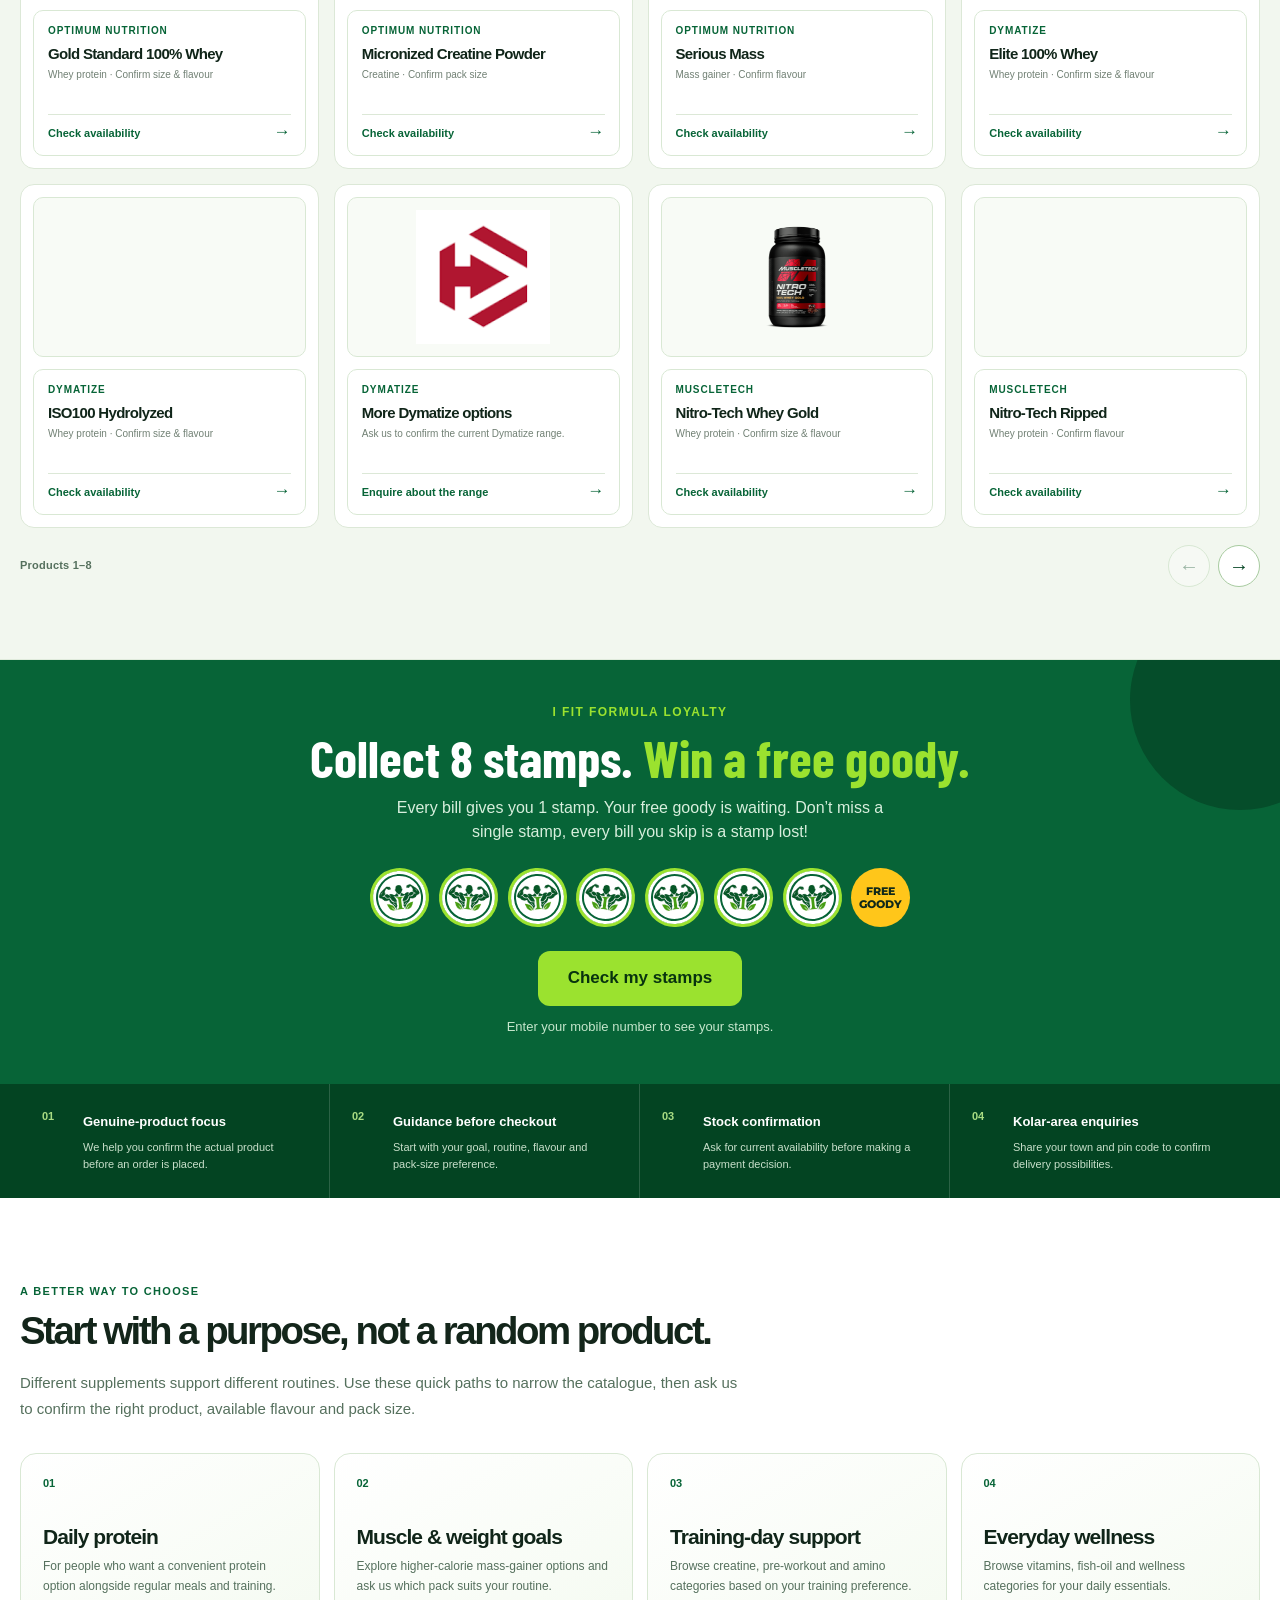
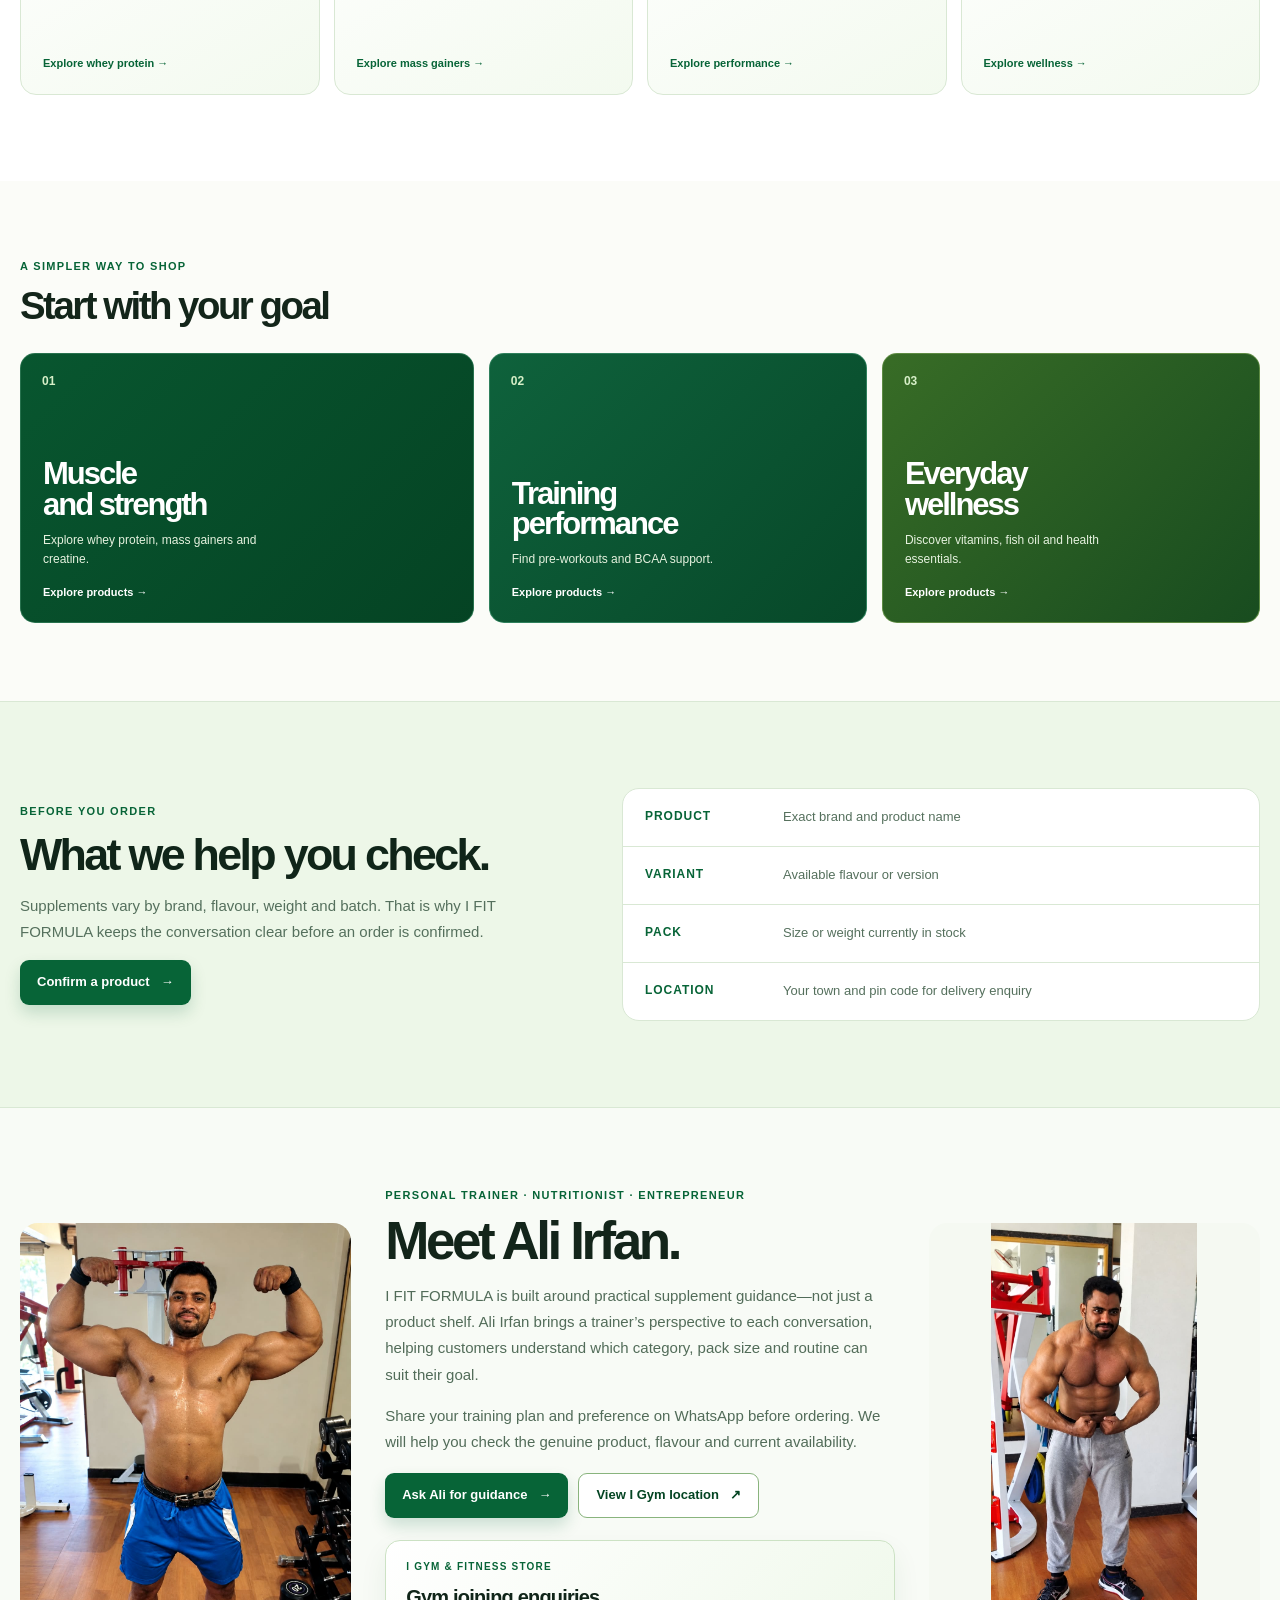
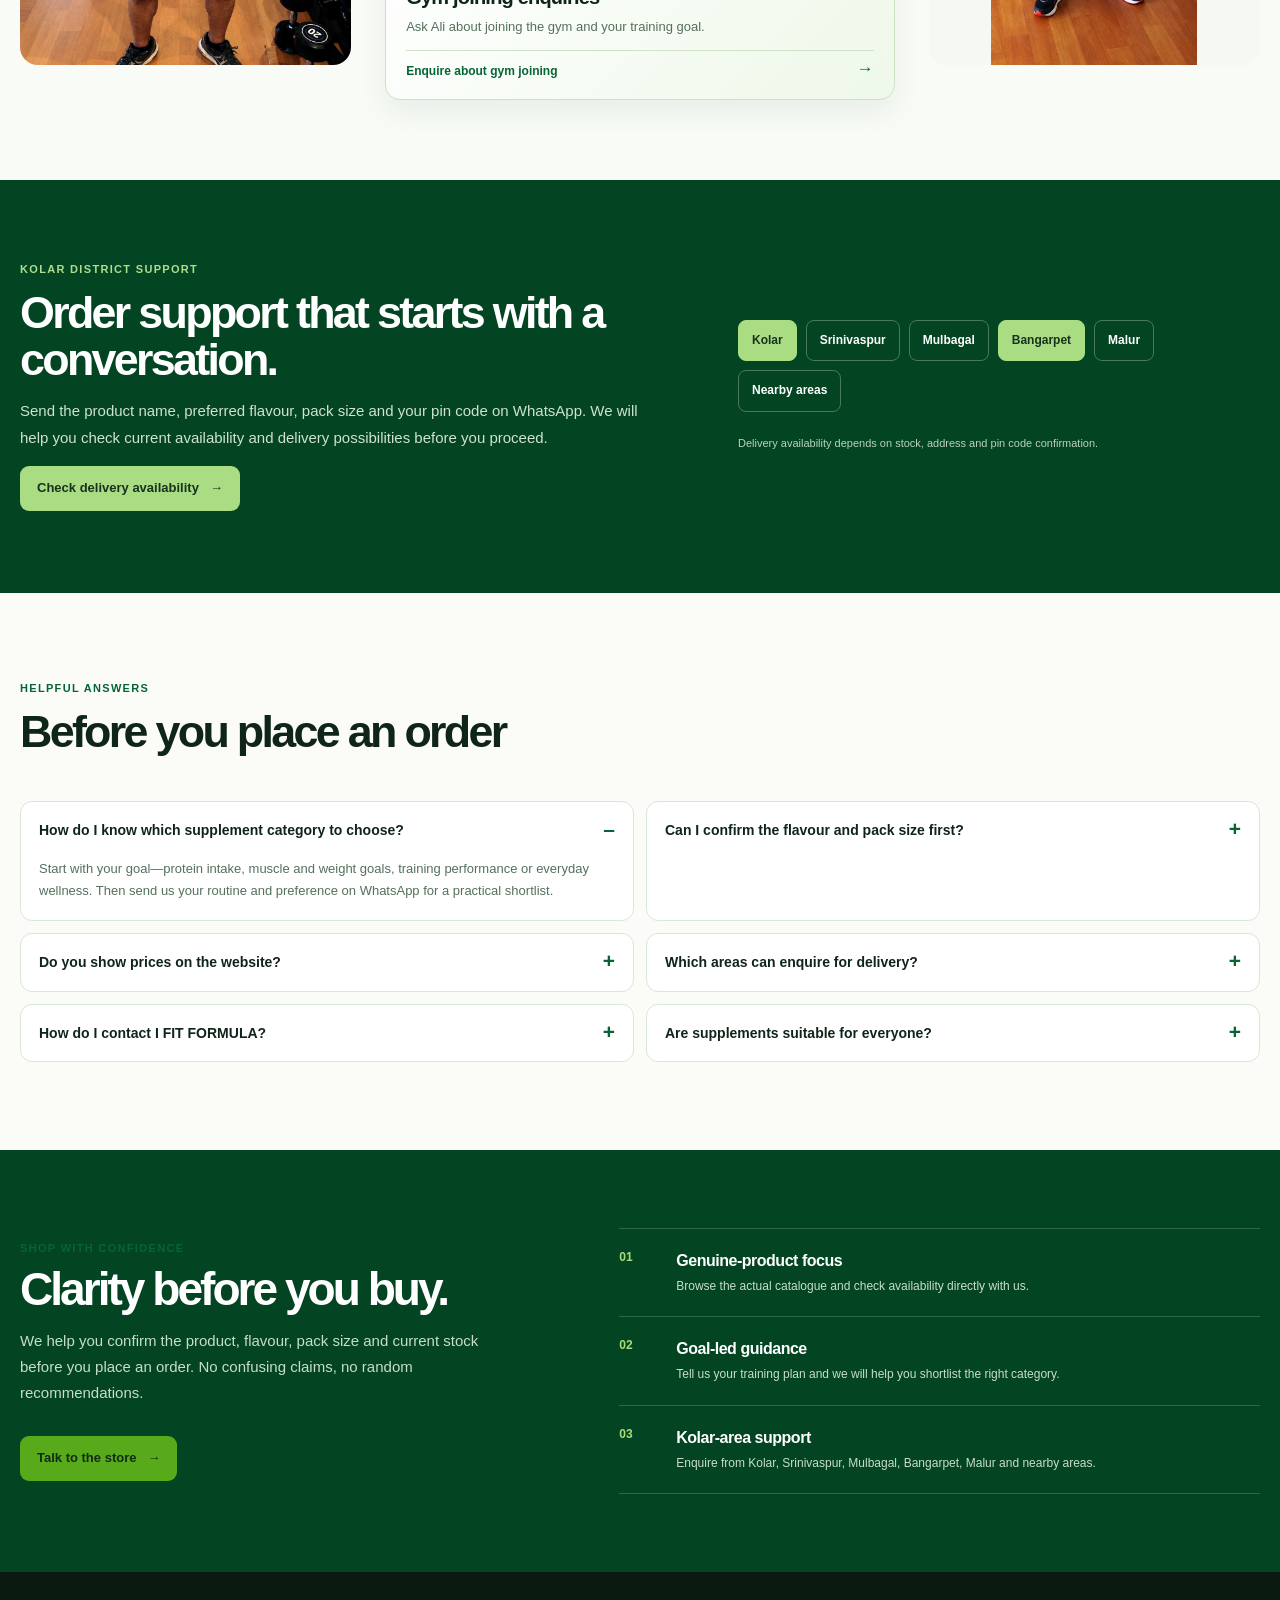
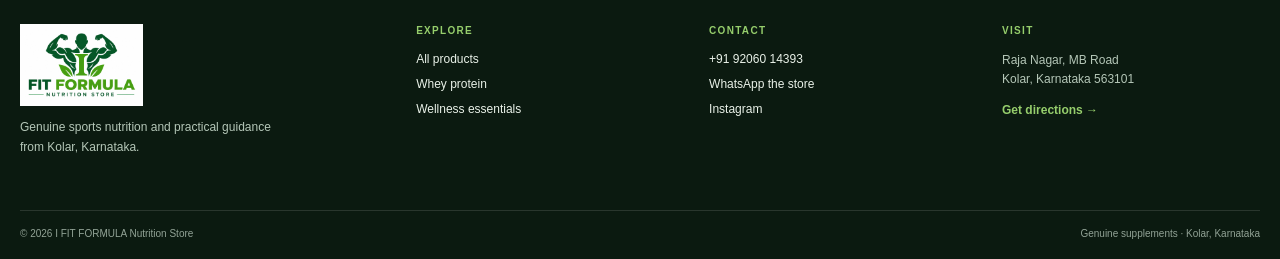
==== commit 7e8e0047: "Add files via upload" ====
--- a/index.html
+++ b/index.html
@@ -103,6 +103,24 @@
     .brand-bar{position:relative;height:8px;margin:6px 20px 0;max-width:1060px;background:#d9d9d4;border-radius:4px;overflow:hidden;cursor:pointer}
     @media(min-width:1140px){.brand-bar{margin-left:auto;margin-right:auto}}
     .brand-bar-thumb{position:absolute;top:0;bottom:0;left:0;width:40%;background:#111;border-radius:4px}
+      /* loyalty stamps section */
+    .stamp-section{background:#076437;color:#fff;padding:44px 0 48px;text-align:center;position:relative;overflow:hidden}
+    .stamp-section:before{content:"";position:absolute;right:-70px;top:-70px;width:220px;height:220px;border-radius:50%;background:#054d2a}
+    .stamp-inner{position:relative}
+    .stamp-section .overline{color:#9be22f!important;margin:0 0 8px;font-size:12px!important}
+    .stamp-section h2{margin:0;font:700 clamp(34px,8vw,52px)/1.05 'Barlow Condensed','Arial Narrow',Arial,sans-serif;letter-spacing:0;text-transform:none;color:#fff}
+    .stamp-section h2 span{color:#9be22f}
+    .stamp-sub{max-width:520px;margin:12px auto 0;font-size:16px;line-height:1.5;color:#d8efdd}
+    .stamp-row{display:grid;grid-template-columns:repeat(4,1fr);gap:10px;max-width:300px;margin:24px auto}
+    @media(min-width:600px){.stamp-row{grid-template-columns:repeat(8,1fr);max-width:540px}}
+    .stamp-seal,.stamp-gift{aspect-ratio:1;border-radius:50%;display:grid;place-items:center}
+    .stamp-seal{background:#fff;border:3px solid #9be22f;box-shadow:inset 0 0 0 3px #fff,inset 0 0 0 5px #076437}
+    .stamp-seal img{width:78%;height:auto}
+    .stamp-seal:nth-child(1){transform:rotate(-6deg)}.stamp-seal:nth-child(2){transform:rotate(5deg)}.stamp-seal:nth-child(3){transform:rotate(-4deg)}.stamp-seal:nth-child(4){transform:rotate(7deg)}.stamp-seal:nth-child(5){transform:rotate(-7deg)}.stamp-seal:nth-child(6){transform:rotate(4deg)}.stamp-seal:nth-child(7){transform:rotate(-5deg)}
+    .stamp-gift{background:#ffc61a;color:#10281a;font:800 11px/1.15 Montserrat,Arial,sans-serif;text-align:center}
+    .stamp-btn{display:inline-block;background:#9be22f;color:#08330f;font-weight:800;font-size:17px;padding:15px 30px;border-radius:12px;text-decoration:none}
+    .stamp-btn:hover,.stamp-btn:focus-visible{background:#b3ee55}
+    .stamp-note{margin:12px 0 0;font-size:13px;color:#c5e6cc}
   </style>
 </head>
 <body>
@@ -138,9 +156,22 @@
       </div>
     </section>
 
-    <section class="proof-strip" aria-label="I FIT FORMULA service promise"><div class="shell proof-grid"><article><span>01</span><div><strong>Genuine-product focus</strong><p>We help you confirm the actual product before an order is placed.</p></div></article><article><span>02</span><div><strong>Guidance before checkout</strong><p>Start with your goal, routine, flavour and pack-size preference.</p></div></article><article><span>03</span><div><strong>Stock confirmation</strong><p>Ask for current availability before making a payment decision.</p></div></article><article><span>04</span><div><strong>Kolar-area enquiries</strong><p>Share your town and pin code to confirm delivery possibilities.</p></div></article></div></section>
-
-    <section class="choice-section"><div class="shell"><div class="section-heading-row"><div><p class="overline">A better way to choose</p><h2>Start with a purpose, not a random product.</h2></div></div><p class="section-intro">Different supplements support different routines. Use these quick paths to narrow the catalogue, then ask us to confirm the right product, available flavour and pack size.</p><div class="choice-grid"><article><span class="choice-number">01</span><h3>Daily protein</h3><p>For people who want a convenient protein option alongside regular meals and training.</p><a href="products.html#/category/whey">Explore whey protein →</a></article><article><span class="choice-number">02</span><h3>Muscle &amp; weight goals</h3><p>Explore higher-calorie mass-gainer options and ask us which pack suits your routine.</p><a href="products.html#/category/mass">Explore mass gainers →</a></article><article><span class="choice-number">03</span><h3>Training-day support</h3><p>Browse creatine, pre-workout and amino categories based on your training preference.</p><a href="products.html#/category/preworkout">Explore performance →</a></article><article><span class="choice-number">04</span><h3>Everyday wellness</h3><p>Browse vitamins, fish-oil and wellness categories for your daily essentials.</p><a href="products.html#/category/vitamins">Explore wellness →</a></article></div></div></section>
+    <section class="brand-scroll-section" aria-labelledby="brand-heading">
+      <h2 class="brand-title" id="brand-heading">Choose By Brands</h2>
+      <div class="brand-row" id="brandRow" tabindex="0" aria-label="Supplement brands, swipe sideways">
+        <a class="brand-item" href="products.html#/optimum-nutrition-on"><span class="brand-circle"><img src="assets/cutouts/protein.webp" alt="Optimum Nutrition whey protein" loading="lazy" decoding="async"/></span><span class="brand-name">Optimum Nutrition</span></a>
+        <a class="brand-item" href="products.html#/dymatize"><span class="brand-circle"><img src="assets/cutouts/b-dymatize.webp" alt="Dymatize whey protein" loading="lazy" decoding="async"/></span><span class="brand-name">Dymatize</span></a>
+        <a class="brand-item" href="products.html#/muscletech"><span class="brand-circle"><img src="assets/cutouts/b-muscletech.webp" alt="MuscleTech whey protein" loading="lazy" decoding="async"/></span><span class="brand-name">MuscleTech</span></a>
+        <a class="brand-item" href="products.html#/myprotein"><span class="brand-circle"><img src="assets/cutouts/b-myprotein.webp" alt="MyProtein whey protein" loading="lazy" decoding="async"/></span><span class="brand-name">MyProtein</span></a>
+        <a class="brand-item" href="products.html#/muscleblaze"><span class="brand-circle"><img src="assets/cutouts/b-muscleblaze.webp" alt="MuscleBlaze whey protein" loading="lazy" decoding="async"/></span><span class="brand-name">MuscleBlaze</span></a>
+        <a class="brand-item" href="products.html#/gnc"><span class="brand-circle"><img src="assets/cutouts/b-gnc.webp" alt="GNC whey protein" loading="lazy" decoding="async"/></span><span class="brand-name">GNC</span></a>
+        <a class="brand-item" href="products.html#/avvatar"><span class="brand-circle"><img src="assets/cutouts/b-avvatar.webp" alt="Avvatar whey protein" loading="lazy" decoding="async"/></span><span class="brand-name">Avvatar</span></a>
+        <a class="brand-item" href="products.html#/labrada"><span class="brand-circle"><img src="assets/cutouts/b-labrada.webp" alt="Labrada whey protein" loading="lazy" decoding="async"/></span><span class="brand-name">Labrada</span></a>
+        <a class="brand-item" href="products.html#/isopure"><span class="brand-circle"><img src="assets/cutouts/b-isopure.webp" alt="Isopure whey protein" loading="lazy" decoding="async"/></span><span class="brand-name">Isopure</span></a>
+        <a class="brand-item" href="products.html#/ultimate-nutrition"><span class="brand-circle"><img src="assets/cutouts/b-ultimate.webp" alt="Ultimate Nutrition whey protein" loading="lazy" decoding="async"/></span><span class="brand-name">Ultimate Nutrition</span></a>
+      </div>
+      <div class="brand-bar" id="brandBar" aria-hidden="true"><span class="brand-bar-thumb" id="brandThumb"></span></div>
+    </section>
 
     <section class="product-band"><div class="shell"><div class="section-heading-row"><div><p class="overline">Featured in store</p><h2>Popular ways to start</h2></div><a href="products.html" class="text-link">Open full catalogue <span>→</span></a></div>
       <div class="carousel carousel--products desktop-product-carousel" data-carousel>
@@ -171,26 +202,22 @@
       </div>
     </div></section>
 
+    <section class="stamp-section" aria-labelledby="stamp-heading"><div class="shell stamp-inner">
+      <p class="overline">I FIT FORMULA loyalty</p>
+      <h2 id="stamp-heading">Collect 8 stamps. <span>Win a free goody.</span></h2>
+      <p class="stamp-sub">Every bill gives you 1 stamp. Your free goody is waiting. Don’t miss a single stamp, every bill you skip is a stamp lost!</p>
+      <div class="stamp-row" aria-hidden="true"><span class="stamp-seal"><img src="assets/stamp-emblem.png" alt="" width="120" height="74" loading="lazy"></span><span class="stamp-seal"><img src="assets/stamp-emblem.png" alt="" width="120" height="74" loading="lazy"></span><span class="stamp-seal"><img src="assets/stamp-emblem.png" alt="" width="120" height="74" loading="lazy"></span><span class="stamp-seal"><img src="assets/stamp-emblem.png" alt="" width="120" height="74" loading="lazy"></span><span class="stamp-seal"><img src="assets/stamp-emblem.png" alt="" width="120" height="74" loading="lazy"></span><span class="stamp-seal"><img src="assets/stamp-emblem.png" alt="" width="120" height="74" loading="lazy"></span><span class="stamp-seal"><img src="assets/stamp-emblem.png" alt="" width="120" height="74" loading="lazy"></span><span class="stamp-gift">FREE<br>GOODY</span></div>
+      <a class="stamp-btn" href="https://script.google.com/macros/s/AKfycbxEKiQ36SLvOsnXm4v1wCwPNF_RGIumbHUKKTVogve0nowsu0Z7p7h6RErjwlNeB2Ua/exec" target="_blank" rel="noopener">Check my stamps</a>
+      <p class="stamp-note">Enter your mobile number to see your stamps.</p>
+    </div></section>
+
+    <section class="proof-strip" aria-label="I FIT FORMULA service promise"><div class="shell proof-grid"><article><span>01</span><div><strong>Genuine-product focus</strong><p>We help you confirm the actual product before an order is placed.</p></div></article><article><span>02</span><div><strong>Guidance before checkout</strong><p>Start with your goal, routine, flavour and pack-size preference.</p></div></article><article><span>03</span><div><strong>Stock confirmation</strong><p>Ask for current availability before making a payment decision.</p></div></article><article><span>04</span><div><strong>Kolar-area enquiries</strong><p>Share your town and pin code to confirm delivery possibilities.</p></div></article></div></section>
+
+    <section class="choice-section"><div class="shell"><div class="section-heading-row"><div><p class="overline">A better way to choose</p><h2>Start with a purpose, not a random product.</h2></div></div><p class="section-intro">Different supplements support different routines. Use these quick paths to narrow the catalogue, then ask us to confirm the right product, available flavour and pack size.</p><div class="choice-grid"><article><span class="choice-number">01</span><h3>Daily protein</h3><p>For people who want a convenient protein option alongside regular meals and training.</p><a href="products.html#/category/whey">Explore whey protein →</a></article><article><span class="choice-number">02</span><h3>Muscle &amp; weight goals</h3><p>Explore higher-calorie mass-gainer options and ask us which pack suits your routine.</p><a href="products.html#/category/mass">Explore mass gainers →</a></article><article><span class="choice-number">03</span><h3>Training-day support</h3><p>Browse creatine, pre-workout and amino categories based on your training preference.</p><a href="products.html#/category/preworkout">Explore performance →</a></article><article><span class="choice-number">04</span><h3>Everyday wellness</h3><p>Browse vitamins, fish-oil and wellness categories for your daily essentials.</p><a href="products.html#/category/vitamins">Explore wellness →</a></article></div></div></section>
+
     <section class="shell goal-section"><div class="section-heading-row"><div><p class="overline">A simpler way to shop</p><h2>Start with your goal</h2></div></div><div class="goal-grid"><a class="goal-panel goal-strength" href="products.html#/category/whey"><span>01</span><h3>Muscle<br/>and strength</h3><p>Explore whey protein, mass gainers and creatine.</p><b>Explore products →</b></a><a class="goal-panel goal-performance" href="products.html#/category/preworkout"><span>02</span><h3>Training<br/>performance</h3><p>Find pre-workouts and BCAA support.</p><b>Explore products →</b></a><a class="goal-panel goal-wellness" href="products.html#/category/vitamins"><span>03</span><h3>Everyday<br/>wellness</h3><p>Discover vitamins, fish oil and health essentials.</p><b>Explore products →</b></a></div></section>
 
     <section class="verification-section"><div class="shell verification-grid"><div><p class="overline">Before you order</p><h2>What we help you check.</h2><p>Supplements vary by brand, flavour, weight and batch. That is why I FIT FORMULA keeps the conversation clear before an order is confirmed.</p><a class="button button-primary" href="https://wa.me/919206014393?text=Hi%2C%20I%20would%20like%20to%20confirm%20a%20product%20before%20ordering." target="_blank" rel="noopener noreferrer">Confirm a product <span>→</span></a></div><ol class="checklist"><li><b>Product</b><span>Exact brand and product name</span></li><li><b>Variant</b><span>Available flavour or version</span></li><li><b>Pack</b><span>Size or weight currently in stock</span></li><li><b>Location</b><span>Your town and pin code for delivery enquiry</span></li></ol></div></section>
-
-    <section class="brand-scroll-section" aria-labelledby="brand-heading">
-      <h2 class="brand-title" id="brand-heading">Choose By Brands</h2>
-      <div class="brand-row" id="brandRow" tabindex="0" aria-label="Supplement brands, swipe sideways">
-        <a class="brand-item" href="products.html#/optimum-nutrition-on"><span class="brand-circle"><img src="assets/cutouts/protein.webp" alt="Optimum Nutrition whey protein" loading="lazy" decoding="async"/></span><span class="brand-name">Optimum Nutrition</span></a>
-        <a class="brand-item" href="products.html#/dymatize"><span class="brand-circle"><img src="assets/cutouts/b-dymatize.webp" alt="Dymatize whey protein" loading="lazy" decoding="async"/></span><span class="brand-name">Dymatize</span></a>
-        <a class="brand-item" href="products.html#/muscletech"><span class="brand-circle"><img src="assets/cutouts/b-muscletech.webp" alt="MuscleTech whey protein" loading="lazy" decoding="async"/></span><span class="brand-name">MuscleTech</span></a>
-        <a class="brand-item" href="products.html#/myprotein"><span class="brand-circle"><img src="assets/cutouts/b-myprotein.webp" alt="MyProtein whey protein" loading="lazy" decoding="async"/></span><span class="brand-name">MyProtein</span></a>
-        <a class="brand-item" href="products.html#/muscleblaze"><span class="brand-circle"><img src="assets/cutouts/b-muscleblaze.webp" alt="MuscleBlaze whey protein" loading="lazy" decoding="async"/></span><span class="brand-name">MuscleBlaze</span></a>
-        <a class="brand-item" href="products.html#/gnc"><span class="brand-circle"><img src="assets/cutouts/b-gnc.webp" alt="GNC whey protein" loading="lazy" decoding="async"/></span><span class="brand-name">GNC</span></a>
-        <a class="brand-item" href="products.html#/avvatar"><span class="brand-circle"><img src="assets/cutouts/b-avvatar.webp" alt="Avvatar whey protein" loading="lazy" decoding="async"/></span><span class="brand-name">Avvatar</span></a>
-        <a class="brand-item" href="products.html#/labrada"><span class="brand-circle"><img src="assets/cutouts/b-labrada.webp" alt="Labrada whey protein" loading="lazy" decoding="async"/></span><span class="brand-name">Labrada</span></a>
-        <a class="brand-item" href="products.html#/isopure"><span class="brand-circle"><img src="assets/cutouts/b-isopure.webp" alt="Isopure whey protein" loading="lazy" decoding="async"/></span><span class="brand-name">Isopure</span></a>
-        <a class="brand-item" href="products.html#/ultimate-nutrition"><span class="brand-circle"><img src="assets/cutouts/b-ultimate.webp" alt="Ultimate Nutrition whey protein" loading="lazy" decoding="async"/></span><span class="brand-name">Ultimate Nutrition</span></a>
-      </div>
-      <div class="brand-bar" id="brandBar" aria-hidden="true"><span class="brand-bar-thumb" id="brandThumb"></span></div>
-    </section>
 
     <section class="founder-section"><div class="shell founder-grid founder-grid--bodybuilding"><div class="founder-photo founder-photo--bodybuilding"><img src="assets/ali-irfan-bodybuilding-left.jpeg" alt="Ali Irfan bodybuilding at I Gym and Fitness Store"/></div><div class="founder-copy"><p class="overline">Personal Trainer · Nutritionist · Entrepreneur</p><h2>Meet Ali Irfan.</h2><p>I FIT FORMULA is built around practical supplement guidance—not just a product shelf. Ali Irfan brings a trainer’s perspective to each conversation, helping customers understand which category, pack size and routine can suit their goal.</p><p>Share your training plan and preference on WhatsApp before ordering. We will help you check the genuine product, flavour and current availability.</p><div class="founder-actions"><a class="button button-primary" href="https://wa.me/919206014393?text=Hi%2C%20I%20would%20like%20supplement%20guidance." target="_blank" rel="noopener noreferrer">Ask Ali for guidance <span>→</span></a><a class="button button-map" href="https://maps.app.goo.gl/ANGZfUQfvVCJE25H7?g_st=ac" target="_blank" rel="noopener noreferrer">View I Gym location <span>↗</span></a></div><aside class="gym-enquiry-card"><p class="overline">I Gym &amp; Fitness Store</p><h3>Gym joining enquiries</h3><p>Ask Ali about joining the gym and your training goal.</p><a href="https://wa.me/919206014393?text=Hi%2C%20I%20would%20like%20to%20enquire%20about%20joining%20I%20Gym%20%26%20Fitness%20Store." target="_blank" rel="noopener noreferrer">Enquire about gym joining <b>→</b></a></aside></div><div class="founder-photo founder-photo--bodybuilding"><img src="assets/ali-irfan-bodybuilding-right.jpeg" alt="Ali Irfan bodybuilding pose at I Gym and Fitness Store"/></div></div></section>
 
